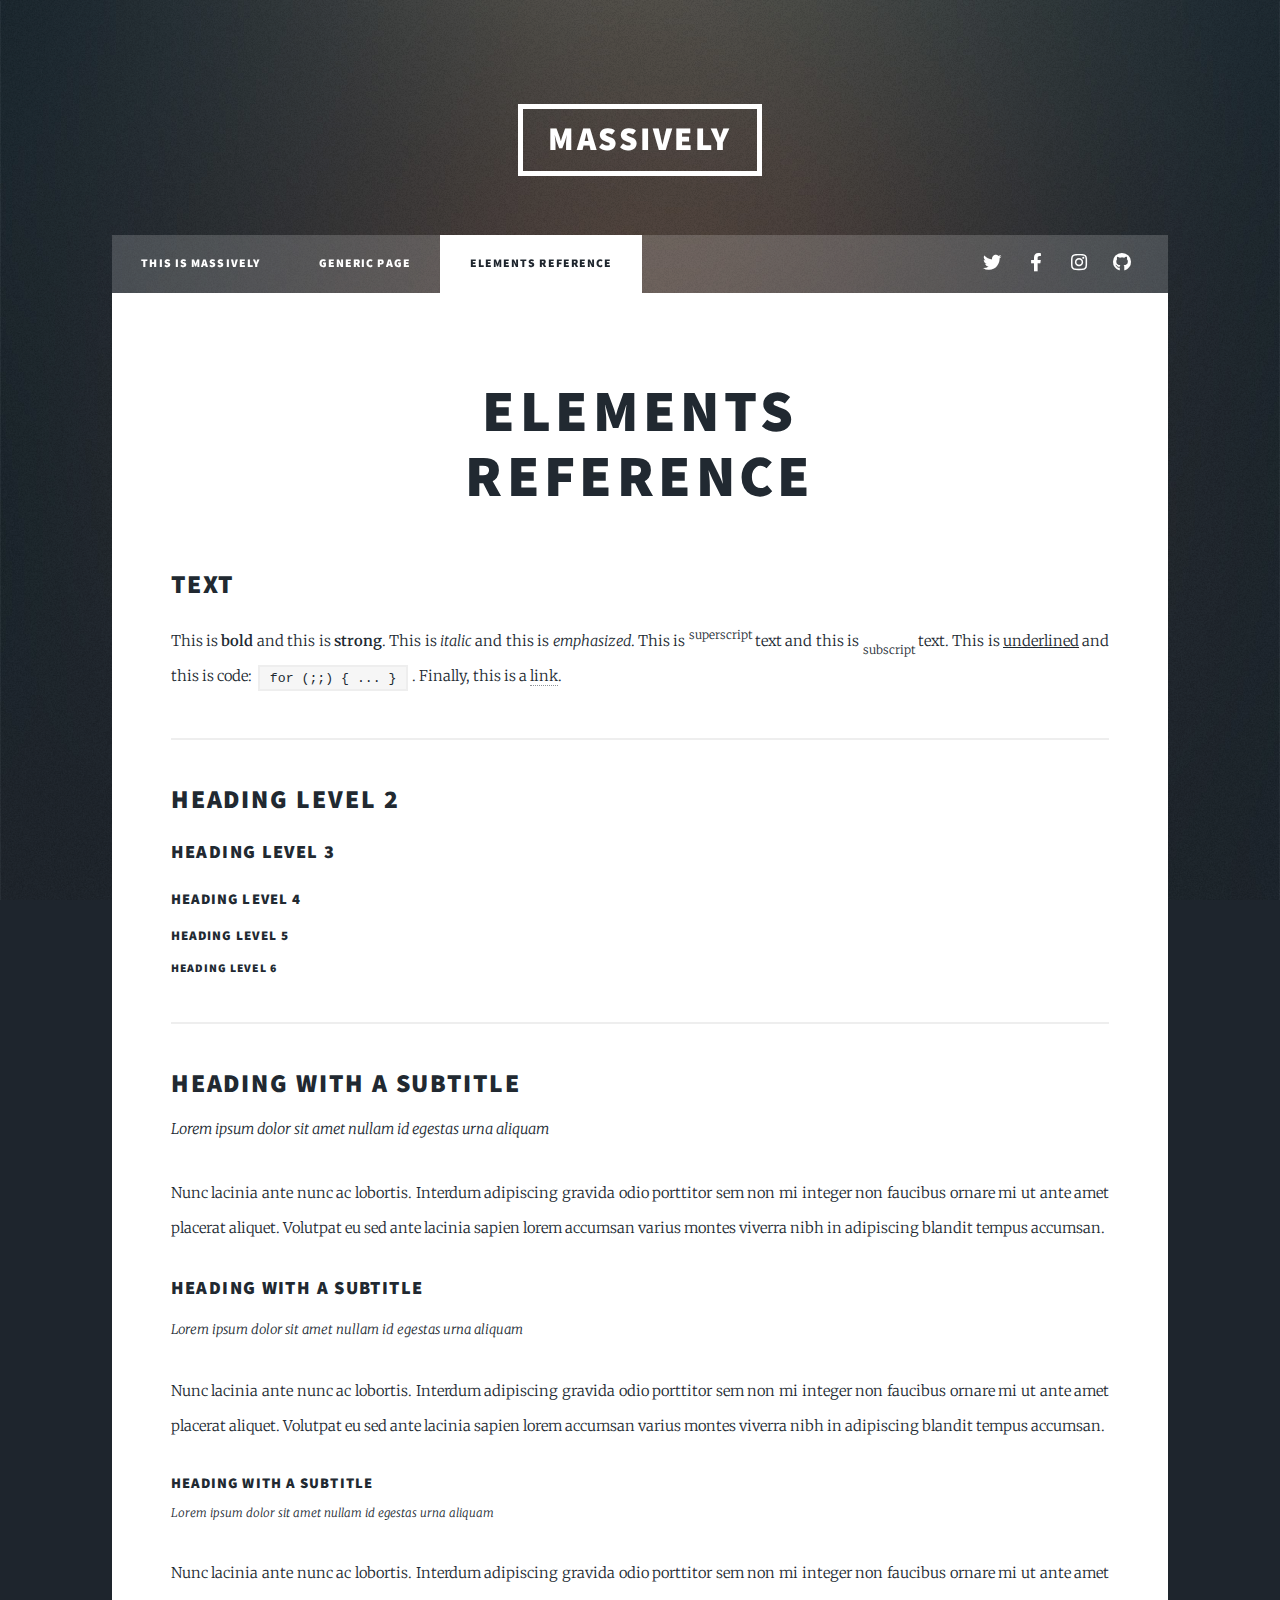
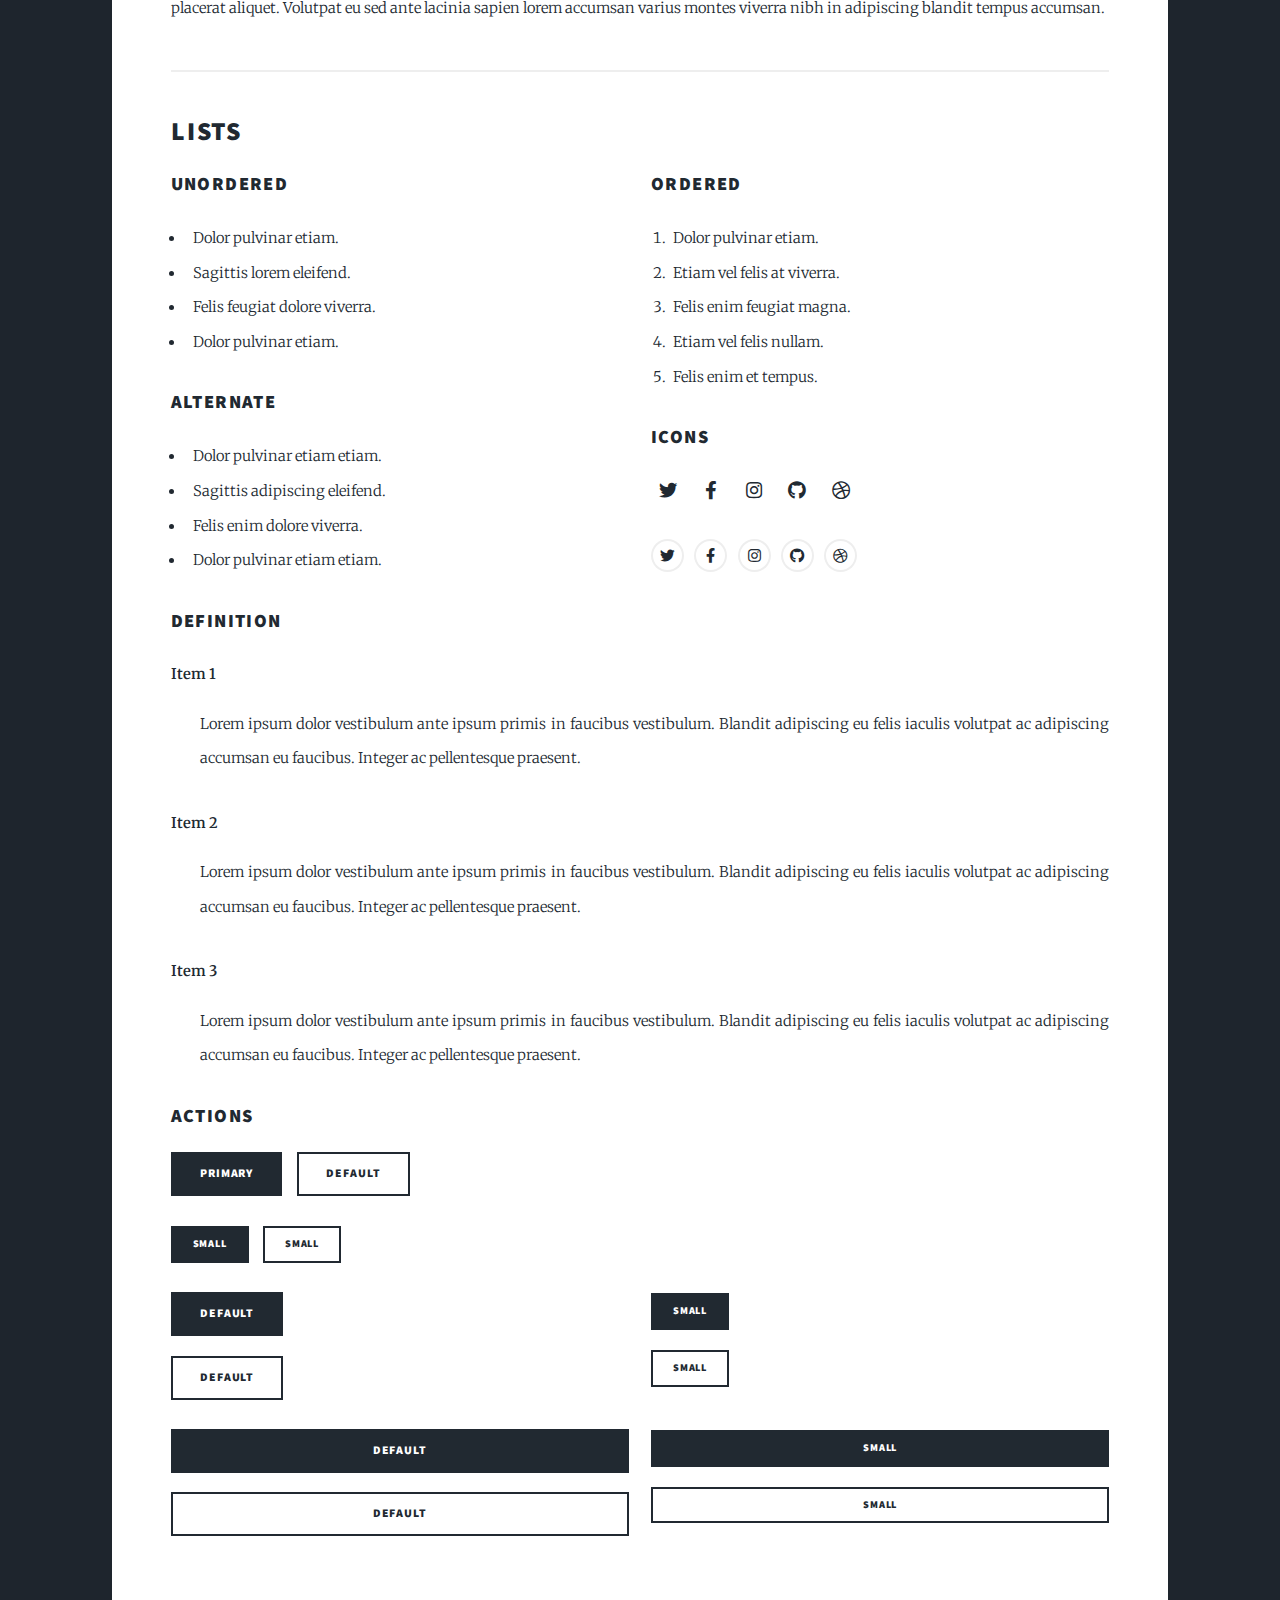
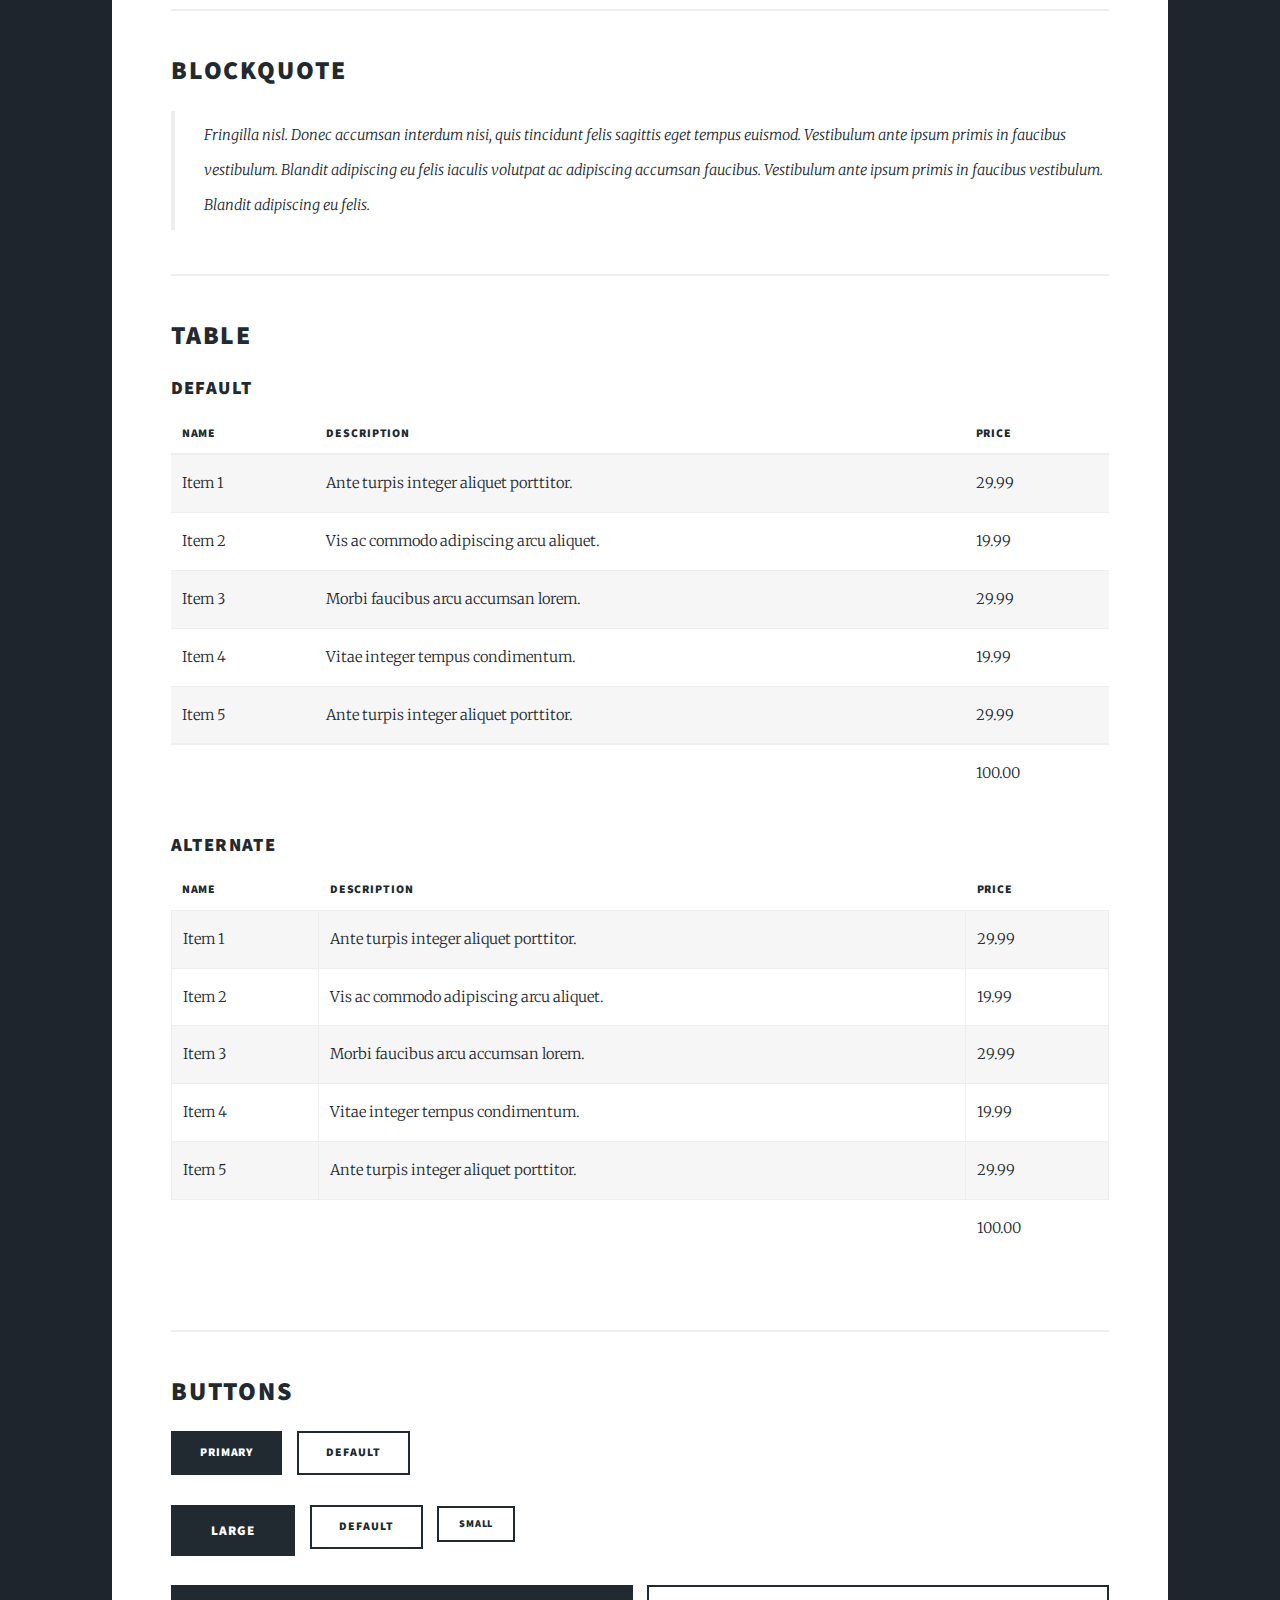
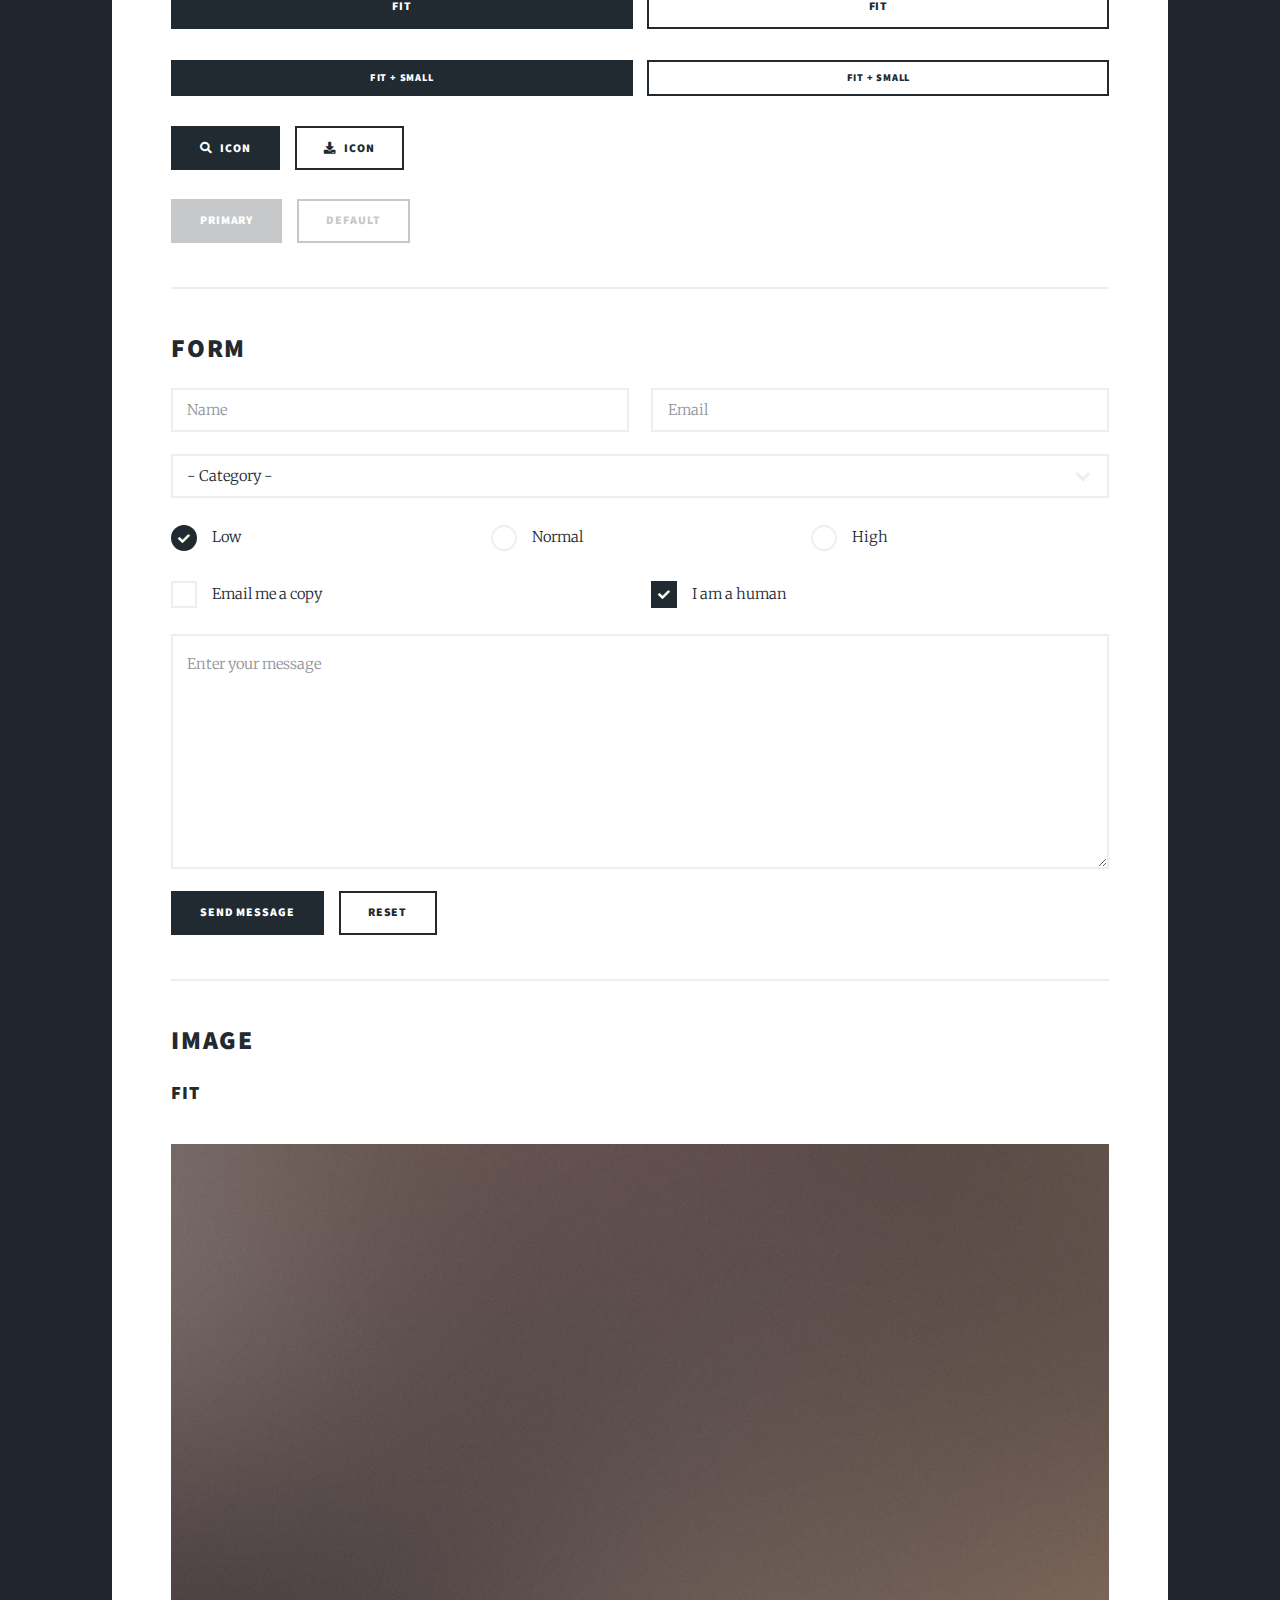
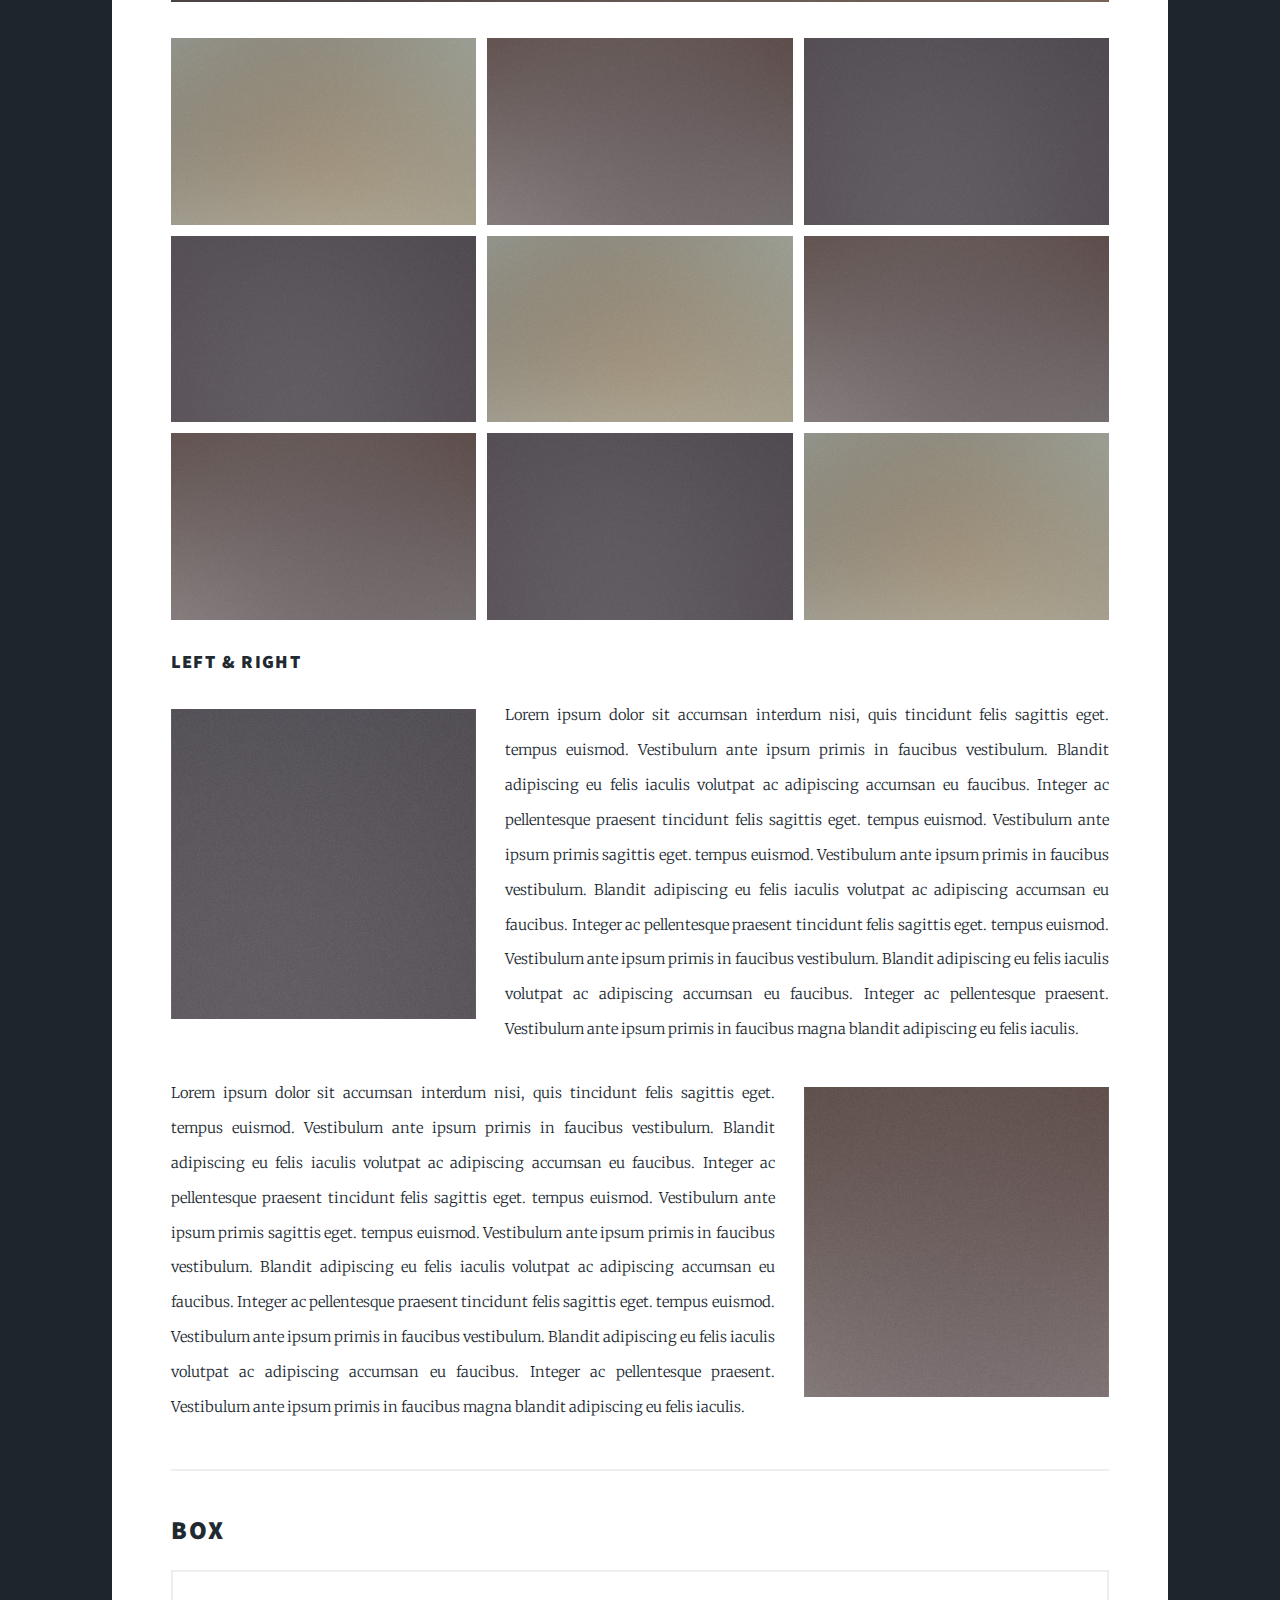
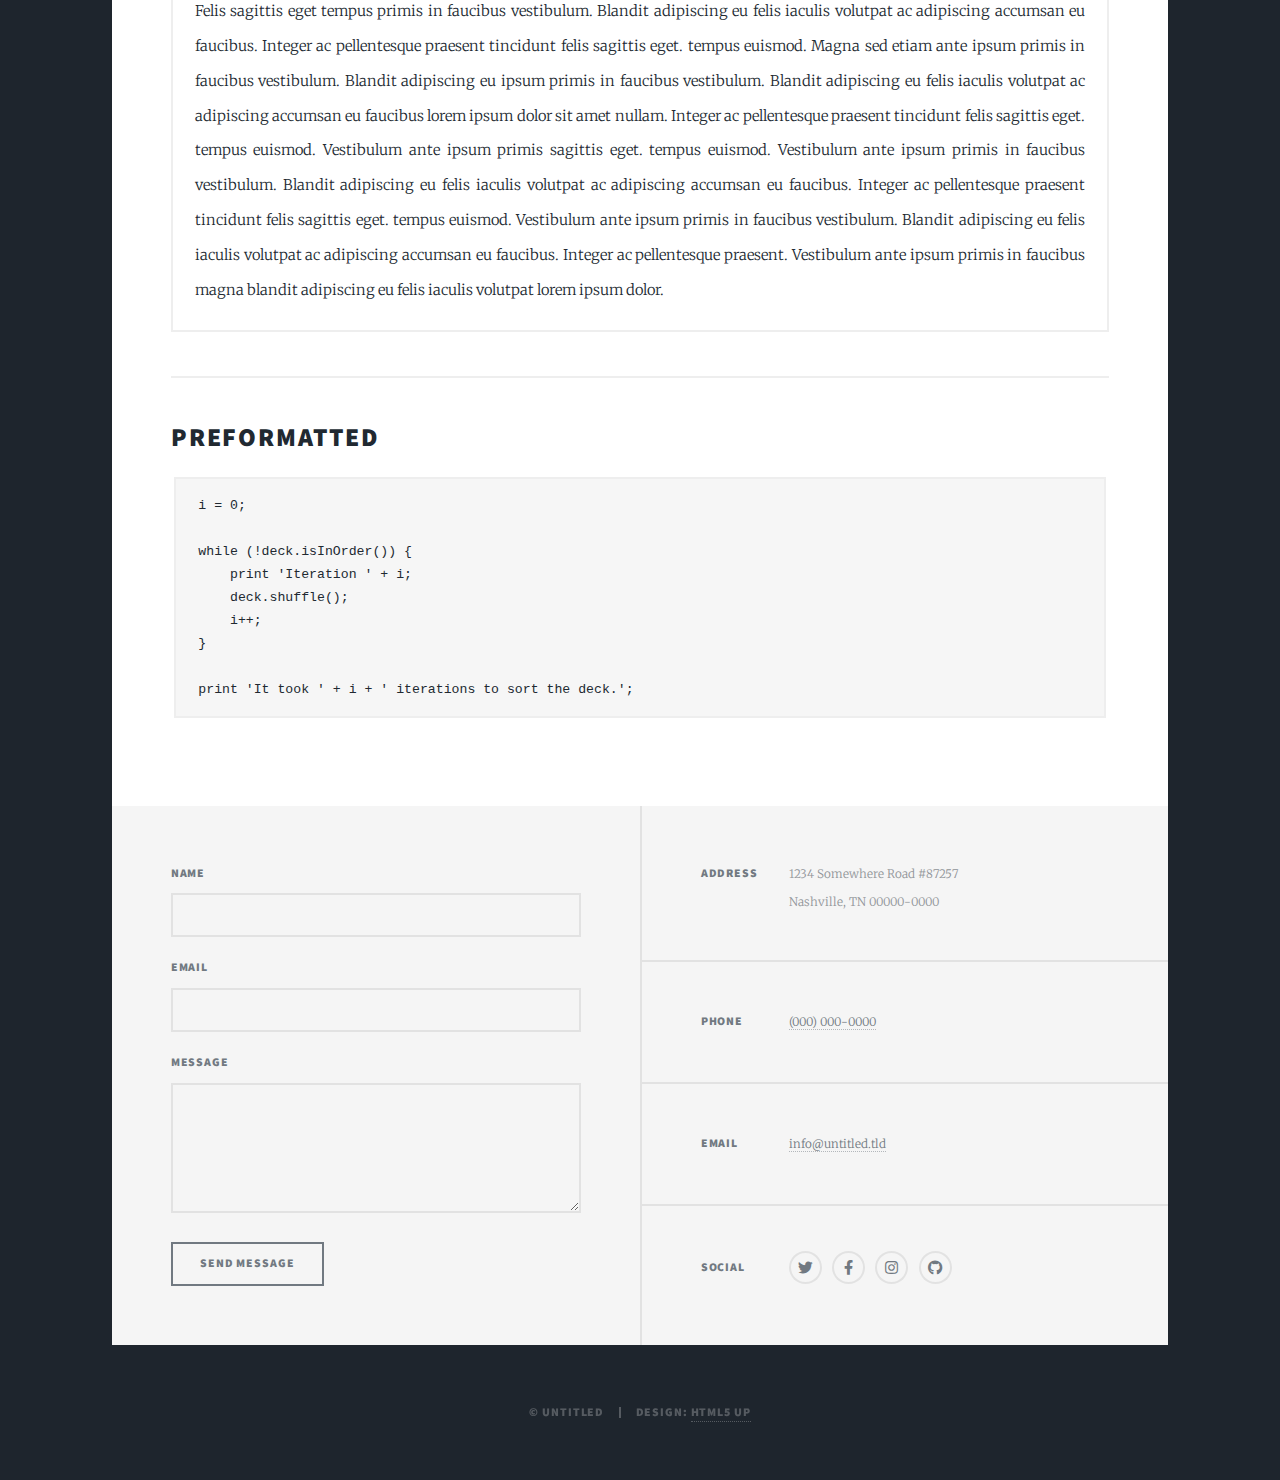
==== elements.html @ 97a092a2 "Add files via upload" ====
<!DOCTYPE HTML>
<!--
	Massively by HTML5 UP
	html5up.net | @ajlkn
	Free for personal and commercial use under the CCA 3.0 license (html5up.net/license)
-->
<html>
	<head>
		<title>Elements Reference - Massively by HTML5 UP</title>
		<meta charset="utf-8" />
		<meta name="viewport" content="width=device-width, initial-scale=1, user-scalable=no" />
		<link rel="stylesheet" href="assets/css/main.css" />
		<noscript><link rel="stylesheet" href="assets/css/noscript.css" /></noscript>
	</head>
	<body class="is-preload">

		<!-- Wrapper -->
			<div id="wrapper">

				<!-- Header -->
					<header id="header">
						<a href="index.html" class="logo">Massively</a>
					</header>

				<!-- Nav -->
					<nav id="nav">
						<ul class="links">
							<li><a href="index.html">This is Massively</a></li>
							<li><a href="generic.html">Generic Page</a></li>
							<li class="active"><a href="elements.html">Elements Reference</a></li>
						</ul>
						<ul class="icons">
							<li><a href="#" class="icon brands fa-twitter"><span class="label">Twitter</span></a></li>
							<li><a href="#" class="icon brands fa-facebook-f"><span class="label">Facebook</span></a></li>
							<li><a href="#" class="icon brands fa-instagram"><span class="label">Instagram</span></a></li>
							<li><a href="#" class="icon brands fa-github"><span class="label">GitHub</span></a></li>
						</ul>
					</nav>

				<!-- Main -->
					<div id="main">

						<!-- Post -->
							<section class="post">
								<header class="major">
									<h1>Elements<br />
									Reference</h1>
								</header>

								<!-- Text stuff -->
									<h2>Text</h2>
									<p>This is <b>bold</b> and this is <strong>strong</strong>. This is <i>italic</i> and this is <em>emphasized</em>.
									This is <sup>superscript</sup> text and this is <sub>subscript</sub> text.
									This is <u>underlined</u> and this is code: <code>for (;;) { ... }</code>.
									Finally, this is a <a href="#">link</a>.</p>
									<hr />
									<h2>Heading Level 2</h2>
									<h3>Heading Level 3</h3>
									<h4>Heading Level 4</h4>
									<h5>Heading Level 5</h5>
									<h6>Heading Level 6</h6>
									<hr />
									<header>
										<h2>Heading with a Subtitle</h2>
										<p>Lorem ipsum dolor sit amet nullam id egestas urna aliquam</p>
									</header>
									<p>Nunc lacinia ante nunc ac lobortis. Interdum adipiscing gravida odio porttitor sem non mi integer non faucibus ornare mi ut ante amet placerat aliquet. Volutpat eu sed ante lacinia sapien lorem accumsan varius montes viverra nibh in adipiscing blandit tempus accumsan.</p>
									<header>
										<h3>Heading with a Subtitle</h3>
										<p>Lorem ipsum dolor sit amet nullam id egestas urna aliquam</p>
									</header>
									<p>Nunc lacinia ante nunc ac lobortis. Interdum adipiscing gravida odio porttitor sem non mi integer non faucibus ornare mi ut ante amet placerat aliquet. Volutpat eu sed ante lacinia sapien lorem accumsan varius montes viverra nibh in adipiscing blandit tempus accumsan.</p>
									<header>
										<h4>Heading with a Subtitle</h4>
										<p>Lorem ipsum dolor sit amet nullam id egestas urna aliquam</p>
									</header>
									<p>Nunc lacinia ante nunc ac lobortis. Interdum adipiscing gravida odio porttitor sem non mi integer non faucibus ornare mi ut ante amet placerat aliquet. Volutpat eu sed ante lacinia sapien lorem accumsan varius montes viverra nibh in adipiscing blandit tempus accumsan.</p>

									<hr />

								<!-- Lists -->
									<h2>Lists</h2>
									<div class="row">
										<div class="col-6 col-12-small">

											<h3>Unordered</h3>
											<ul>
												<li>Dolor pulvinar etiam.</li>
												<li>Sagittis lorem eleifend.</li>
												<li>Felis feugiat dolore viverra.</li>
												<li>Dolor pulvinar etiam.</li>
											</ul>

											<h3>Alternate</h3>
											<ul class="alt">
												<li>Dolor pulvinar etiam etiam.</li>
												<li>Sagittis adipiscing eleifend.</li>
												<li>Felis enim dolore viverra.</li>
												<li>Dolor pulvinar etiam etiam.</li>
											</ul>

										</div>
										<div class="col-6 col-12-small">

											<h3>Ordered</h3>
											<ol>
												<li>Dolor pulvinar etiam.</li>
												<li>Etiam vel felis at viverra.</li>
												<li>Felis enim feugiat magna.</li>
												<li>Etiam vel felis nullam.</li>
												<li>Felis enim et tempus.</li>
											</ol>

											<h3>Icons</h3>
											<ul class="icons">
												<li><a href="#" class="icon brands fa-twitter"><span class="label">Twitter</span></a></li>
												<li><a href="#" class="icon brands fa-facebook-f"><span class="label">Facebook</span></a></li>
												<li><a href="#" class="icon brands fa-instagram"><span class="label">Instagram</span></a></li>
												<li><a href="#" class="icon brands fa-github"><span class="label">Github</span></a></li>
												<li><a href="#" class="icon brands fa-dribbble"><span class="label">Dribbble</span></a></li>
											</ul>
											<ul class="icons alt">
												<li><a href="#" class="icon brands alt fa-twitter"><span class="label">Twitter</span></a></li>
												<li><a href="#" class="icon brands alt fa-facebook-f"><span class="label">Facebook</span></a></li>
												<li><a href="#" class="icon brands alt fa-instagram"><span class="label">Instagram</span></a></li>
												<li><a href="#" class="icon brands alt fa-github"><span class="label">Github</span></a></li>
												<li><a href="#" class="icon brands alt fa-dribbble"><span class="label">Dribbble</span></a></li>
											</ul>

										</div>
									</div>
									<h3>Definition</h3>
									<dl>
										<dt>Item 1</dt>
										<dd>
											<p>Lorem ipsum dolor vestibulum ante ipsum primis in faucibus vestibulum. Blandit adipiscing eu felis iaculis volutpat ac adipiscing accumsan eu faucibus. Integer ac pellentesque praesent.</p>
										</dd>
										<dt>Item 2</dt>
										<dd>
											<p>Lorem ipsum dolor vestibulum ante ipsum primis in faucibus vestibulum. Blandit adipiscing eu felis iaculis volutpat ac adipiscing accumsan eu faucibus. Integer ac pellentesque praesent.</p>
										</dd>
										<dt>Item 3</dt>
										<dd>
											<p>Lorem ipsum dolor vestibulum ante ipsum primis in faucibus vestibulum. Blandit adipiscing eu felis iaculis volutpat ac adipiscing accumsan eu faucibus. Integer ac pellentesque praesent.</p>
										</dd>
									</dl>

									<h3>Actions</h3>
									<ul class="actions">
										<li><a href="#" class="button primary">Primary</a></li>
										<li><a href="#" class="button">Default</a></li>
									</ul>
									<ul class="actions small">
										<li><a href="#" class="button primary small">Small</a></li>
										<li><a href="#" class="button small">Small</a></li>
									</ul>
									<div class="row">
										<div class="col-6 col-12-small">
											<ul class="actions stacked">
												<li><a href="#" class="button primary">Default</a></li>
												<li><a href="#" class="button">Default</a></li>
											</ul>
										</div>
										<div class="col-6 col-12-small">
											<ul class="actions stacked">
												<li><a href="#" class="button primary small">Small</a></li>
												<li><a href="#" class="button small">Small</a></li>
											</ul>
										</div>
									</div>
									<div class="row">
										<div class="col-6 col-12-small">
											<ul class="actions stacked">
												<li><a href="#" class="button primary fit">Default</a></li>
												<li><a href="#" class="button fit">Default</a></li>
											</ul>
										</div>
										<div class="col-6 col-12-small">
											<ul class="actions stacked">
												<li><a href="#" class="button primary small fit">Small</a></li>
												<li><a href="#" class="button small fit">Small</a></li>
											</ul>
										</div>
									</div>

									<hr />

								<!-- Blockquote -->
									<h2>Blockquote</h2>
									<blockquote>Fringilla nisl. Donec accumsan interdum nisi, quis tincidunt felis sagittis eget tempus euismod. Vestibulum ante ipsum primis in faucibus vestibulum. Blandit adipiscing eu felis iaculis volutpat ac adipiscing accumsan faucibus. Vestibulum ante ipsum primis in faucibus vestibulum. Blandit adipiscing eu felis.</blockquote>

									<hr />

								<!-- Table -->
									<h2>Table</h2>

									<h3>Default</h3>
									<div class="table-wrapper">
										<table>
											<thead>
												<tr>
													<th>Name</th>
													<th>Description</th>
													<th>Price</th>
												</tr>
											</thead>
											<tbody>
												<tr>
													<td>Item 1</td>
													<td>Ante turpis integer aliquet porttitor.</td>
													<td>29.99</td>
												</tr>
												<tr>
													<td>Item 2</td>
													<td>Vis ac commodo adipiscing arcu aliquet.</td>
													<td>19.99</td>
												</tr>
												<tr>
													<td>Item 3</td>
													<td> Morbi faucibus arcu accumsan lorem.</td>
													<td>29.99</td>
												</tr>
												<tr>
													<td>Item 4</td>
													<td>Vitae integer tempus condimentum.</td>
													<td>19.99</td>
												</tr>
												<tr>
													<td>Item 5</td>
													<td>Ante turpis integer aliquet porttitor.</td>
													<td>29.99</td>
												</tr>
											</tbody>
											<tfoot>
												<tr>
													<td colspan="2"></td>
													<td>100.00</td>
												</tr>
											</tfoot>
										</table>
									</div>

									<h3>Alternate</h3>
									<div class="table-wrapper">
										<table class="alt">
											<thead>
												<tr>
													<th>Name</th>
													<th>Description</th>
													<th>Price</th>
												</tr>
											</thead>
											<tbody>
												<tr>
													<td>Item 1</td>
													<td>Ante turpis integer aliquet porttitor.</td>
													<td>29.99</td>
												</tr>
												<tr>
													<td>Item 2</td>
													<td>Vis ac commodo adipiscing arcu aliquet.</td>
													<td>19.99</td>
												</tr>
												<tr>
													<td>Item 3</td>
													<td> Morbi faucibus arcu accumsan lorem.</td>
													<td>29.99</td>
												</tr>
												<tr>
													<td>Item 4</td>
													<td>Vitae integer tempus condimentum.</td>
													<td>19.99</td>
												</tr>
												<tr>
													<td>Item 5</td>
													<td>Ante turpis integer aliquet porttitor.</td>
													<td>29.99</td>
												</tr>
											</tbody>
											<tfoot>
												<tr>
													<td colspan="2"></td>
													<td>100.00</td>
												</tr>
											</tfoot>
										</table>
									</div>

									<hr />

								<!-- Buttons -->
									<h2>Buttons</h2>
									<ul class="actions">
										<li><a href="#" class="button primary">Primary</a></li>
										<li><a href="#" class="button">Default</a></li>
									</ul>
									<ul class="actions">
										<li><a href="#" class="button primary large">Large</a></li>
										<li><a href="#" class="button">Default</a></li>
										<li><a href="#" class="button small">Small</a></li>
									</ul>
									<ul class="actions fit">
										<li><a href="#" class="button primary fit">Fit</a></li>
										<li><a href="#" class="button fit">Fit</a></li>
									</ul>
									<ul class="actions fit small">
										<li><a href="#" class="button primary fit small">Fit + Small</a></li>
										<li><a href="#" class="button fit small">Fit + Small</a></li>
									</ul>
									<ul class="actions">
										<li><a href="#" class="button primary icon solid fa-search">Icon</a></li>
										<li><a href="#" class="button icon solid fa-download">Icon</a></li>
									</ul>
									<ul class="actions">
										<li><span class="button primary disabled">Primary</span></li>
										<li><span class="button disabled">Default</span></li>
									</ul>

									<hr />

								<!-- Form -->
									<h2>Form</h2>

									<form method="post" action="#">
										<div class="row gtr-uniform">
											<div class="col-6 col-12-xsmall">
												<input type="text" name="demo-name" id="demo-name" value="" placeholder="Name" />
											</div>
											<div class="col-6 col-12-xsmall">
												<input type="email" name="demo-email" id="demo-email" value="" placeholder="Email" />
											</div>
											<!-- Break -->
											<div class="col-12">
												<select name="demo-category" id="demo-category">
													<option value="">- Category -</option>
													<option value="1">Manufacturing</option>
													<option value="1">Shipping</option>
													<option value="1">Administration</option>
													<option value="1">Human Resources</option>
												</select>
											</div>
											<!-- Break -->
											<div class="col-4 col-12-small">
												<input type="radio" id="demo-priority-low" name="demo-priority" checked>
												<label for="demo-priority-low">Low</label>
											</div>
											<div class="col-4 col-12-small">
												<input type="radio" id="demo-priority-normal" name="demo-priority">
												<label for="demo-priority-normal">Normal</label>
											</div>
											<div class="col-4 col-12-small">
												<input type="radio" id="demo-priority-high" name="demo-priority">
												<label for="demo-priority-high">High</label>
											</div>
											<!-- Break -->
											<div class="col-6 col-12-small">
												<input type="checkbox" id="demo-copy" name="demo-copy">
												<label for="demo-copy">Email me a copy</label>
											</div>
											<div class="col-6 col-12-small">
												<input type="checkbox" id="demo-human" name="demo-human" checked>
												<label for="demo-human">I am a human</label>
											</div>
											<!-- Break -->
											<div class="col-12">
												<textarea name="demo-message" id="demo-message" placeholder="Enter your message" rows="6"></textarea>
											</div>
											<!-- Break -->
											<div class="col-12">
												<ul class="actions">
													<li><input type="submit" value="Send Message" class="primary" /></li>
													<li><input type="reset" value="Reset" /></li>
												</ul>
											</div>
										</div>
									</form>

									<hr />

								<!-- Image -->
									<h2>Image</h2>

									<h3>Fit</h3>
									<span class="image fit"><img src="images/pic01.jpg" alt="" /></span>
									<div class="box alt">
										<div class="row gtr-50 gtr-uniform">
											<div class="col-4"><span class="image fit"><img src="images/pic02.jpg" alt="" /></span></div>
											<div class="col-4"><span class="image fit"><img src="images/pic03.jpg" alt="" /></span></div>
											<div class="col-4"><span class="image fit"><img src="images/pic04.jpg" alt="" /></span></div>
											<!-- Break -->
											<div class="col-4"><span class="image fit"><img src="images/pic04.jpg" alt="" /></span></div>
											<div class="col-4"><span class="image fit"><img src="images/pic02.jpg" alt="" /></span></div>
											<div class="col-4"><span class="image fit"><img src="images/pic03.jpg" alt="" /></span></div>
											<!-- Break -->
											<div class="col-4"><span class="image fit"><img src="images/pic03.jpg" alt="" /></span></div>
											<div class="col-4"><span class="image fit"><img src="images/pic04.jpg" alt="" /></span></div>
											<div class="col-4"><span class="image fit"><img src="images/pic02.jpg" alt="" /></span></div>
										</div>
									</div>

									<h3>Left &amp; Right</h3>
									<p><span class="image left"><img src="images/pic08.jpg" alt="" /></span>Lorem ipsum dolor sit accumsan interdum nisi, quis tincidunt felis sagittis eget. tempus euismod. Vestibulum ante ipsum primis in faucibus vestibulum. Blandit adipiscing eu felis iaculis volutpat ac adipiscing accumsan eu faucibus. Integer ac pellentesque praesent tincidunt felis sagittis eget. tempus euismod. Vestibulum ante ipsum primis sagittis eget. tempus euismod. Vestibulum ante ipsum primis in faucibus vestibulum. Blandit adipiscing eu felis iaculis volutpat ac adipiscing accumsan eu faucibus. Integer ac pellentesque praesent tincidunt felis sagittis eget. tempus euismod. Vestibulum ante ipsum primis in faucibus vestibulum. Blandit adipiscing eu felis iaculis volutpat ac adipiscing accumsan eu faucibus. Integer ac pellentesque praesent. Vestibulum ante ipsum primis in faucibus magna blandit adipiscing eu felis iaculis.</p>
									<p><span class="image right"><img src="images/pic09.jpg" alt="" /></span>Lorem ipsum dolor sit accumsan interdum nisi, quis tincidunt felis sagittis eget. tempus euismod. Vestibulum ante ipsum primis in faucibus vestibulum. Blandit adipiscing eu felis iaculis volutpat ac adipiscing accumsan eu faucibus. Integer ac pellentesque praesent tincidunt felis sagittis eget. tempus euismod. Vestibulum ante ipsum primis sagittis eget. tempus euismod. Vestibulum ante ipsum primis in faucibus vestibulum. Blandit adipiscing eu felis iaculis volutpat ac adipiscing accumsan eu faucibus. Integer ac pellentesque praesent tincidunt felis sagittis eget. tempus euismod. Vestibulum ante ipsum primis in faucibus vestibulum. Blandit adipiscing eu felis iaculis volutpat ac adipiscing accumsan eu faucibus. Integer ac pellentesque praesent. Vestibulum ante ipsum primis in faucibus magna blandit adipiscing eu felis iaculis.</p>

									<hr />

								<!-- Box -->
									<h2>Box</h2>
									<div class="box">
										<p>Felis sagittis eget tempus primis in faucibus vestibulum. Blandit adipiscing eu felis iaculis volutpat ac adipiscing accumsan eu faucibus. Integer ac pellentesque praesent tincidunt felis sagittis eget. tempus euismod. Magna sed etiam ante ipsum primis in faucibus vestibulum. Blandit adipiscing eu ipsum primis in faucibus vestibulum. Blandit adipiscing eu felis iaculis volutpat ac adipiscing accumsan eu faucibus lorem ipsum dolor sit amet nullam. Integer ac pellentesque praesent tincidunt felis sagittis eget. tempus euismod. Vestibulum ante ipsum primis sagittis eget. tempus euismod. Vestibulum ante ipsum primis in faucibus vestibulum. Blandit adipiscing eu felis iaculis volutpat ac adipiscing accumsan eu faucibus. Integer ac pellentesque praesent tincidunt felis sagittis eget. tempus euismod. Vestibulum ante ipsum primis in faucibus vestibulum. Blandit adipiscing eu felis iaculis volutpat ac adipiscing accumsan eu faucibus. Integer ac pellentesque praesent. Vestibulum ante ipsum primis in faucibus magna blandit adipiscing eu felis iaculis volutpat lorem ipsum dolor.</p>
									</div>

									<hr />

								<!-- Preformatted Code -->
									<h2>Preformatted</h2>
									<pre><code>i = 0;

while (!deck.isInOrder()) {
    print 'Iteration ' + i;
    deck.shuffle();
    i++;
}

print 'It took ' + i + ' iterations to sort the deck.';
</code></pre>

							</section>

					</div>

				<!-- Footer -->
					<footer id="footer">
						<section>
							<form method="post" action="#">
								<div class="fields">
									<div class="field">
										<label for="name">Name</label>
										<input type="text" name="name" id="name" />
									</div>
									<div class="field">
										<label for="email">Email</label>
										<input type="text" name="email" id="email" />
									</div>
									<div class="field">
										<label for="message">Message</label>
										<textarea name="message" id="message" rows="3"></textarea>
									</div>
								</div>
								<ul class="actions">
									<li><input type="submit" value="Send Message" /></li>
								</ul>
							</form>
						</section>
						<section class="split contact">
							<section class="alt">
								<h3>Address</h3>
								<p>1234 Somewhere Road #87257<br />
								Nashville, TN 00000-0000</p>
							</section>
							<section>
								<h3>Phone</h3>
								<p><a href="#">(000) 000-0000</a></p>
							</section>
							<section>
								<h3>Email</h3>
								<p><a href="#">info@untitled.tld</a></p>
							</section>
							<section>
								<h3>Social</h3>
								<ul class="icons alt">
									<li><a href="#" class="icon brands alt fa-twitter"><span class="label">Twitter</span></a></li>
									<li><a href="#" class="icon brands alt fa-facebook-f"><span class="label">Facebook</span></a></li>
									<li><a href="#" class="icon brands alt fa-instagram"><span class="label">Instagram</span></a></li>
									<li><a href="#" class="icon brands alt fa-github"><span class="label">GitHub</span></a></li>
								</ul>
							</section>
						</section>
					</footer>

				<!-- Copyright -->
					<div id="copyright">
						<ul><li>&copy; Untitled</li><li>Design: <a href="https://html5up.net">HTML5 UP</a></li></ul>
					</div>

			</div>

		<!-- Scripts -->
			<script src="assets/js/jquery.min.js"></script>
			<script src="assets/js/jquery.scrollex.min.js"></script>
			<script src="assets/js/jquery.scrolly.min.js"></script>
			<script src="assets/js/browser.min.js"></script>
			<script src="assets/js/breakpoints.min.js"></script>
			<script src="assets/js/util.js"></script>
			<script src="assets/js/main.js"></script>

	</body>
</html>
---- assets/css/main.css ----
@import url(fontawesome-all.min.css);
@import url("https://fonts.googleapis.com/css?family=Merriweather:300,700,300italic,700italic|Source+Sans+Pro:900");

/*
	Massively by HTML5 UP
	html5up.net | @ajlkn
	Free for personal and commercial use under the CCA 3.0 license (html5up.net/license)
*/

html, body, div, span, applet, object,
iframe, h1, h2, h3, h4, h5, h6, p, blockquote,
pre, a, abbr, acronym, address, big, cite,
code, del, dfn, em, img, ins, kbd, q, s, samp,
small, strike, strong, sub, sup, tt, var, b,
u, i, center, dl, dt, dd, ol, ul, li, fieldset,
form, label, legend, table, caption, tbody,
tfoot, thead, tr, th, td, article, aside,
canvas, details, embed, figure, figcaption,
footer, header, hgroup, menu, nav, output, ruby,
section, summary, time, mark, audio, video {
	margin: 0;
	padding: 0;
	border: 0;
	font-size: 100%;
	font: inherit;
	vertical-align: baseline;}

article, aside, details, figcaption, figure,
footer, header, hgroup, menu, nav, section {
	display: block;}

body {
	line-height: 1;
}

ol, ul {
	list-style: none;
}

blockquote, q {
	quotes: none;
}

	blockquote:before, blockquote:after, q:before, q:after {
		content: '';
		content: none;
	}

table {
	border-collapse: collapse;
	border-spacing: 0;
}

body {
	-webkit-text-size-adjust: none;
}

mark {
	background-color: transparent;
	color: inherit;
}

input::-moz-focus-inner {
	border: 0;
	padding: 0;
}

input, select, textarea {
	-moz-appearance: none;
	-webkit-appearance: none;
	-ms-appearance: none;
	appearance: none;
}

/* Basic */

	@-ms-viewport {
		width: device-width;
	}

	body {
		-ms-overflow-style: scrollbar;
	}

	@media screen and (max-width: 480px) {

		html, body {
			min-width: 320px;
		}

	}

	html {
		box-sizing: border-box;
	}

	*, *:before, *:after {
		box-sizing: inherit;
	}

	body {
		background-color: #1e252d;
	}

		body.is-preload *, body.is-preload *:before, body.is-preload *:after {
			-moz-animation: none !important;
			-webkit-animation: none !important;
			-ms-animation: none !important;
			animation: none !important;
			-moz-transition: none !important;
			-webkit-transition: none !important;
			-ms-transition: none !important;
			transition: none !important;
		}

/* Type */

	html {
		font-size: 16pt;
	}

		@media screen and (max-width: 1680px) {

			html {
				font-size: 12pt;
			}

		}

		@media screen and (max-width: 1280px) {

			html {
				font-size: 11pt;
			}

		}

		@media screen and (max-width: 360px) {

			html {
				font-size: 10pt;
			}

		}

	body {
		color: #212931;
	}

	body, input, select, textarea {
		font-family: "Merriweather", Georgia, serif;
		font-weight: 300;
		font-size: 1rem;
		line-height: 2.375;
	}

	a {
		-moz-transition: color 0.2s ease-in-out, background-color 0.2s ease-in-out, border-color 0.2s ease-in-out, box-shadow 0.2s ease-in-out;
		-webkit-transition: color 0.2s ease-in-out, background-color 0.2s ease-in-out, border-color 0.2s ease-in-out, box-shadow 0.2s ease-in-out;
		-ms-transition: color 0.2s ease-in-out, background-color 0.2s ease-in-out, border-color 0.2s ease-in-out, box-shadow 0.2s ease-in-out;
		transition: color 0.2s ease-in-out, background-color 0.2s ease-in-out, border-color 0.2s ease-in-out, box-shadow 0.2s ease-in-out;
		border-bottom: dotted 1px;
		text-decoration: none;
	}

		a:hover {
			border-bottom-color: transparent;
		}

	strong, b {
		font-weight: 600;
	}

	em, i {
		font-style: italic;
	}

	p {
		text-align: justify;
		margin: 0 0 2rem 0;
	}

	h1, h2, h3, h4, h5, h6 {
		font-family: "Source Sans Pro", Helvetica, sans-serif;
		font-weight: 900;
		line-height: 1.5;
		letter-spacing: 0.075em;
		text-transform: uppercase;
		margin: 0 0 1rem 0;
	}

		h1 a, h2 a, h3 a, h4 a, h5 a, h6 a {
			border-bottom: 0;
			color: inherit;
			text-decoration: none;
		}

	h1 {
		font-size: 4rem;
		line-height: 1.1;
		margin: 0 0 2rem 0;
	}

	h2 {
		font-size: 1.75rem;
		line-height: 1.3;
		margin: 0 0 1.5rem 0;
	}

	h3 {
		font-size: 1.25rem;
		margin: 0 0 1.5rem 0;
	}

	h4 {
		font-size: 1rem;
	}

	h5 {
		font-size: 0.9rem;
	}

	h6 {
		font-size: 0.8rem;
	}

	sub {
		font-size: 0.8rem;
		position: relative;
		top: 0.5rem;
	}

	sup {
		font-size: 0.8rem;
		position: relative;
		top: -0.5rem;
	}

	blockquote {
		border-left: solid 4px;
		font-style: italic;
		margin: 0 0 2rem 0;
		padding: 0.5rem 0 0.5rem 2rem;
	}

	code {
		border: solid 2px;
		font-family: "Courier New", monospace;
		font-size: 0.9rem;
		margin: 0 0.25rem;
		padding: 0.25rem 0.65rem;
	}

	pre {
		-webkit-overflow-scrolling: touch;
		font-family: "Courier New", monospace;
		font-size: 0.9rem;
		margin: 0 0 2rem 0;
	}

		pre code {
			display: block;
			line-height: 1.75;
			padding: 1rem 1.5rem;
			overflow-x: auto;
		}

	hr {
		border: 0;
		border-bottom: solid 2px;
		margin: 3rem 0;
	}

		hr.major {
			margin: 5rem 0;
		}

	.align-left {
		text-align: left;
	}

	.align-center {
		text-align: center;
	}

	.align-right {
		text-align: right;
	}

	input, select, textarea {
		color: #212931;
	}

	a {
		color: #212931;
		border-bottom-color: rgba(33, 41, 49, 0.5);
	}

		a:hover {
			border-bottom-color: transparent;
			color: #18bfef !important;
		}

	strong, b {
		color: #212931;
	}

	h1, h2, h3, h4, h5, h6 {
		color: #212931;
	}

	blockquote {
		border-left-color: #eeeeee;
	}

	code {
		background: rgba(220, 220, 220, 0.25);
		border-color: #eeeeee;
	}

	hr {
		border-bottom-color: #eeeeee;
	}

/* Row */

	.row {
		display: flex;
		flex-wrap: wrap;
		box-sizing: border-box;
		align-items: stretch;
	}

		.row > * {
			box-sizing: border-box;
		}

		.row.gtr-uniform > * > :last-child {
			margin-bottom: 0;
		}

		.row.aln-left {
			justify-content: flex-start;
		}

		.row.aln-center {
			justify-content: center;
		}

		.row.aln-right {
			justify-content: flex-end;
		}

		.row.aln-top {
			align-items: flex-start;
		}

		.row.aln-middle {
			align-items: center;
		}

		.row.aln-bottom {
			align-items: flex-end;
		}

		.row > .imp {
			order: -1;
		}

		.row > .col-1 {
			width: 8.33333%;
		}

		.row > .off-1 {
			margin-left: 8.33333%;
		}

		.row > .col-2 {
			width: 16.66667%;
		}

		.row > .off-2 {
			margin-left: 16.66667%;
		}

		.row > .col-3 {
			width: 25%;
		}

		.row > .off-3 {
			margin-left: 25%;
		}

		.row > .col-4 {
			width: 33.33333%;
		}

		.row > .off-4 {
			margin-left: 33.33333%;
		}

		.row > .col-5 {
			width: 41.66667%;
		}

		.row > .off-5 {
			margin-left: 41.66667%;
		}

		.row > .col-6 {
			width: 50%;
		}

		.row > .off-6 {
			margin-left: 50%;
		}

		.row > .col-7 {
			width: 58.33333%;
		}

		.row > .off-7 {
			margin-left: 58.33333%;
		}

		.row > .col-8 {
			width: 66.66667%;
		}

		.row > .off-8 {
			margin-left: 66.66667%;
		}

		.row > .col-9 {
			width: 75%;
		}

		.row > .off-9 {
			margin-left: 75%;
		}

		.row > .col-10 {
			width: 83.33333%;
		}

		.row > .off-10 {
			margin-left: 83.33333%;
		}

		.row > .col-11 {
			width: 91.66667%;
		}

		.row > .off-11 {
			margin-left: 91.66667%;
		}

		.row > .col-12 {
			width: 100%;
		}

		.row > .off-12 {
			margin-left: 100%;
		}

		.row.gtr-0 {
			margin-top: 0;
			margin-left: 0rem;
		}

			.row.gtr-0 > * {
				padding: 0 0 0 0rem;
			}

			.row.gtr-0.gtr-uniform {
				margin-top: 0rem;
			}

				.row.gtr-0.gtr-uniform > * {
					padding-top: 0rem;
				}

		.row.gtr-25 {
			margin-top: 0;
			margin-left: -0.375rem;
		}

			.row.gtr-25 > * {
				padding: 0 0 0 0.375rem;
			}

			.row.gtr-25.gtr-uniform {
				margin-top: -0.375rem;
			}

				.row.gtr-25.gtr-uniform > * {
					padding-top: 0.375rem;
				}

		.row.gtr-50 {
			margin-top: 0;
			margin-left: -0.75rem;
		}

			.row.gtr-50 > * {
				padding: 0 0 0 0.75rem;
			}

			.row.gtr-50.gtr-uniform {
				margin-top: -0.75rem;
			}

				.row.gtr-50.gtr-uniform > * {
					padding-top: 0.75rem;
				}

		.row {
			margin-top: 0;
			margin-left: -1.5rem;
		}

			.row > * {
				padding: 0 0 0 1.5rem;
			}

			.row.gtr-uniform {
				margin-top: -1.5rem;
			}

				.row.gtr-uniform > * {
					padding-top: 1.5rem;
				}

		.row.gtr-150 {
			margin-top: 0;
			margin-left: -2.25rem;
		}

			.row.gtr-150 > * {
				padding: 0 0 0 2.25rem;
			}

			.row.gtr-150.gtr-uniform {
				margin-top: -2.25rem;
			}

				.row.gtr-150.gtr-uniform > * {
					padding-top: 2.25rem;
				}

		.row.gtr-200 {
			margin-top: 0;
			margin-left: -3rem;
		}

			.row.gtr-200 > * {
				padding: 0 0 0 3rem;
			}

			.row.gtr-200.gtr-uniform {
				margin-top: -3rem;
			}

				.row.gtr-200.gtr-uniform > * {
					padding-top: 3rem;
				}

		@media screen and (max-width: 1680px) {

			.row {
				display: flex;
				flex-wrap: wrap;
				box-sizing: border-box;
				align-items: stretch;
			}

				.row > * {
					box-sizing: border-box;
				}

				.row.gtr-uniform > * > :last-child {
					margin-bottom: 0;
				}

				.row.aln-left {
					justify-content: flex-start;
				}

				.row.aln-center {
					justify-content: center;
				}

				.row.aln-right {
					justify-content: flex-end;
				}

				.row.aln-top {
					align-items: flex-start;
				}

				.row.aln-middle {
					align-items: center;
				}

				.row.aln-bottom {
					align-items: flex-end;
				}

				.row > .imp-xlarge {
					order: -1;
				}

				.row > .col-1-xlarge {
					width: 8.33333%;
				}

				.row > .off-1-xlarge {
					margin-left: 8.33333%;
				}

				.row > .col-2-xlarge {
					width: 16.66667%;
				}

				.row > .off-2-xlarge {
					margin-left: 16.66667%;
				}

				.row > .col-3-xlarge {
					width: 25%;
				}

				.row > .off-3-xlarge {
					margin-left: 25%;
				}

				.row > .col-4-xlarge {
					width: 33.33333%;
				}

				.row > .off-4-xlarge {
					margin-left: 33.33333%;
				}

				.row > .col-5-xlarge {
					width: 41.66667%;
				}

				.row > .off-5-xlarge {
					margin-left: 41.66667%;
				}

				.row > .col-6-xlarge {
					width: 50%;
				}

				.row > .off-6-xlarge {
					margin-left: 50%;
				}

				.row > .col-7-xlarge {
					width: 58.33333%;
				}

				.row > .off-7-xlarge {
					margin-left: 58.33333%;
				}

				.row > .col-8-xlarge {
					width: 66.66667%;
				}

				.row > .off-8-xlarge {
					margin-left: 66.66667%;
				}

				.row > .col-9-xlarge {
					width: 75%;
				}

				.row > .off-9-xlarge {
					margin-left: 75%;
				}

				.row > .col-10-xlarge {
					width: 83.33333%;
				}

				.row > .off-10-xlarge {
					margin-left: 83.33333%;
				}

				.row > .col-11-xlarge {
					width: 91.66667%;
				}

				.row > .off-11-xlarge {
					margin-left: 91.66667%;
				}

				.row > .col-12-xlarge {
					width: 100%;
				}

				.row > .off-12-xlarge {
					margin-left: 100%;
				}

				.row.gtr-0 {
					margin-top: 0;
					margin-left: 0rem;
				}

					.row.gtr-0 > * {
						padding: 0 0 0 0rem;
					}

					.row.gtr-0.gtr-uniform {
						margin-top: 0rem;
					}

						.row.gtr-0.gtr-uniform > * {
							padding-top: 0rem;
						}

				.row.gtr-25 {
					margin-top: 0;
					margin-left: -0.375rem;
				}

					.row.gtr-25 > * {
						padding: 0 0 0 0.375rem;
					}

					.row.gtr-25.gtr-uniform {
						margin-top: -0.375rem;
					}

						.row.gtr-25.gtr-uniform > * {
							padding-top: 0.375rem;
						}

				.row.gtr-50 {
					margin-top: 0;
					margin-left: -0.75rem;
				}

					.row.gtr-50 > * {
						padding: 0 0 0 0.75rem;
					}

					.row.gtr-50.gtr-uniform {
						margin-top: -0.75rem;
					}

						.row.gtr-50.gtr-uniform > * {
							padding-top: 0.75rem;
						}

				.row {
					margin-top: 0;
					margin-left: -1.5rem;
				}

					.row > * {
						padding: 0 0 0 1.5rem;
					}

					.row.gtr-uniform {
						margin-top: -1.5rem;
					}

						.row.gtr-uniform > * {
							padding-top: 1.5rem;
						}

				.row.gtr-150 {
					margin-top: 0;
					margin-left: -2.25rem;
				}

					.row.gtr-150 > * {
						padding: 0 0 0 2.25rem;
					}

					.row.gtr-150.gtr-uniform {
						margin-top: -2.25rem;
					}

						.row.gtr-150.gtr-uniform > * {
							padding-top: 2.25rem;
						}

				.row.gtr-200 {
					margin-top: 0;
					margin-left: -3rem;
				}

					.row.gtr-200 > * {
						padding: 0 0 0 3rem;
					}

					.row.gtr-200.gtr-uniform {
						margin-top: -3rem;
					}

						.row.gtr-200.gtr-uniform > * {
							padding-top: 3rem;
						}

		}

		@media screen and (max-width: 1280px) {

			.row {
				display: flex;
				flex-wrap: wrap;
				box-sizing: border-box;
				align-items: stretch;
			}

				.row > * {
					box-sizing: border-box;
				}

				.row.gtr-uniform > * > :last-child {
					margin-bottom: 0;
				}

				.row.aln-left {
					justify-content: flex-start;
				}

				.row.aln-center {
					justify-content: center;
				}

				.row.aln-right {
					justify-content: flex-end;
				}

				.row.aln-top {
					align-items: flex-start;
				}

				.row.aln-middle {
					align-items: center;
				}

				.row.aln-bottom {
					align-items: flex-end;
				}

				.row > .imp-large {
					order: -1;
				}

				.row > .col-1-large {
					width: 8.33333%;
				}

				.row > .off-1-large {
					margin-left: 8.33333%;
				}

				.row > .col-2-large {
					width: 16.66667%;
				}

				.row > .off-2-large {
					margin-left: 16.66667%;
				}

				.row > .col-3-large {
					width: 25%;
				}

				.row > .off-3-large {
					margin-left: 25%;
				}

				.row > .col-4-large {
					width: 33.33333%;
				}

				.row > .off-4-large {
					margin-left: 33.33333%;
				}

				.row > .col-5-large {
					width: 41.66667%;
				}

				.row > .off-5-large {
					margin-left: 41.66667%;
				}

				.row > .col-6-large {
					width: 50%;
				}

				.row > .off-6-large {
					margin-left: 50%;
				}

				.row > .col-7-large {
					width: 58.33333%;
				}

				.row > .off-7-large {
					margin-left: 58.33333%;
				}

				.row > .col-8-large {
					width: 66.66667%;
				}

				.row > .off-8-large {
					margin-left: 66.66667%;
				}

				.row > .col-9-large {
					width: 75%;
				}

				.row > .off-9-large {
					margin-left: 75%;
				}

				.row > .col-10-large {
					width: 83.33333%;
				}

				.row > .off-10-large {
					margin-left: 83.33333%;
				}

				.row > .col-11-large {
					width: 91.66667%;
				}

				.row > .off-11-large {
					margin-left: 91.66667%;
				}

				.row > .col-12-large {
					width: 100%;
				}

				.row > .off-12-large {
					margin-left: 100%;
				}

				.row.gtr-0 {
					margin-top: 0;
					margin-left: 0rem;
				}

					.row.gtr-0 > * {
						padding: 0 0 0 0rem;
					}

					.row.gtr-0.gtr-uniform {
						margin-top: 0rem;
					}

						.row.gtr-0.gtr-uniform > * {
							padding-top: 0rem;
						}

				.row.gtr-25 {
					margin-top: 0;
					margin-left: -0.375rem;
				}

					.row.gtr-25 > * {
						padding: 0 0 0 0.375rem;
					}

					.row.gtr-25.gtr-uniform {
						margin-top: -0.375rem;
					}

						.row.gtr-25.gtr-uniform > * {
							padding-top: 0.375rem;
						}

				.row.gtr-50 {
					margin-top: 0;
					margin-left: -0.75rem;
				}

					.row.gtr-50 > * {
						padding: 0 0 0 0.75rem;
					}

					.row.gtr-50.gtr-uniform {
						margin-top: -0.75rem;
					}

						.row.gtr-50.gtr-uniform > * {
							padding-top: 0.75rem;
						}

				.row {
					margin-top: 0;
					margin-left: -1.5rem;
				}

					.row > * {
						padding: 0 0 0 1.5rem;
					}

					.row.gtr-uniform {
						margin-top: -1.5rem;
					}

						.row.gtr-uniform > * {
							padding-top: 1.5rem;
						}

				.row.gtr-150 {
					margin-top: 0;
					margin-left: -2.25rem;
				}

					.row.gtr-150 > * {
						padding: 0 0 0 2.25rem;
					}

					.row.gtr-150.gtr-uniform {
						margin-top: -2.25rem;
					}

						.row.gtr-150.gtr-uniform > * {
							padding-top: 2.25rem;
						}

				.row.gtr-200 {
					margin-top: 0;
					margin-left: -3rem;
				}

					.row.gtr-200 > * {
						padding: 0 0 0 3rem;
					}

					.row.gtr-200.gtr-uniform {
						margin-top: -3rem;
					}

						.row.gtr-200.gtr-uniform > * {
							padding-top: 3rem;
						}

		}

		@media screen and (max-width: 980px) {

			.row {
				display: flex;
				flex-wrap: wrap;
				box-sizing: border-box;
				align-items: stretch;
			}

				.row > * {
					box-sizing: border-box;
				}

				.row.gtr-uniform > * > :last-child {
					margin-bottom: 0;
				}

				.row.aln-left {
					justify-content: flex-start;
				}

				.row.aln-center {
					justify-content: center;
				}

				.row.aln-right {
					justify-content: flex-end;
				}

				.row.aln-top {
					align-items: flex-start;
				}

				.row.aln-middle {
					align-items: center;
				}

				.row.aln-bottom {
					align-items: flex-end;
				}

				.row > .imp-medium {
					order: -1;
				}

				.row > .col-1-medium {
					width: 8.33333%;
				}

				.row > .off-1-medium {
					margin-left: 8.33333%;
				}

				.row > .col-2-medium {
					width: 16.66667%;
				}

				.row > .off-2-medium {
					margin-left: 16.66667%;
				}

				.row > .col-3-medium {
					width: 25%;
				}

				.row > .off-3-medium {
					margin-left: 25%;
				}

				.row > .col-4-medium {
					width: 33.33333%;
				}

				.row > .off-4-medium {
					margin-left: 33.33333%;
				}

				.row > .col-5-medium {
					width: 41.66667%;
				}

				.row > .off-5-medium {
					margin-left: 41.66667%;
				}

				.row > .col-6-medium {
					width: 50%;
				}

				.row > .off-6-medium {
					margin-left: 50%;
				}

				.row > .col-7-medium {
					width: 58.33333%;
				}

				.row > .off-7-medium {
					margin-left: 58.33333%;
				}

				.row > .col-8-medium {
					width: 66.66667%;
				}

				.row > .off-8-medium {
					margin-left: 66.66667%;
				}

				.row > .col-9-medium {
					width: 75%;
				}

				.row > .off-9-medium {
					margin-left: 75%;
				}

				.row > .col-10-medium {
					width: 83.33333%;
				}

				.row > .off-10-medium {
					margin-left: 83.33333%;
				}

				.row > .col-11-medium {
					width: 91.66667%;
				}

				.row > .off-11-medium {
					margin-left: 91.66667%;
				}

				.row > .col-12-medium {
					width: 100%;
				}

				.row > .off-12-medium {
					margin-left: 100%;
				}

				.row.gtr-0 {
					margin-top: 0;
					margin-left: 0rem;
				}

					.row.gtr-0 > * {
						padding: 0 0 0 0rem;
					}

					.row.gtr-0.gtr-uniform {
						margin-top: 0rem;
					}

						.row.gtr-0.gtr-uniform > * {
							padding-top: 0rem;
						}

				.row.gtr-25 {
					margin-top: 0;
					margin-left: -0.375rem;
				}

					.row.gtr-25 > * {
						padding: 0 0 0 0.375rem;
					}

					.row.gtr-25.gtr-uniform {
						margin-top: -0.375rem;
					}

						.row.gtr-25.gtr-uniform > * {
							padding-top: 0.375rem;
						}

				.row.gtr-50 {
					margin-top: 0;
					margin-left: -0.75rem;
				}

					.row.gtr-50 > * {
						padding: 0 0 0 0.75rem;
					}

					.row.gtr-50.gtr-uniform {
						margin-top: -0.75rem;
					}

						.row.gtr-50.gtr-uniform > * {
							padding-top: 0.75rem;
						}

				.row {
					margin-top: 0;
					margin-left: -1.5rem;
				}

					.row > * {
						padding: 0 0 0 1.5rem;
					}

					.row.gtr-uniform {
						margin-top: -1.5rem;
					}

						.row.gtr-uniform > * {
							padding-top: 1.5rem;
						}

				.row.gtr-150 {
					margin-top: 0;
					margin-left: -2.25rem;
				}

					.row.gtr-150 > * {
						padding: 0 0 0 2.25rem;
					}

					.row.gtr-150.gtr-uniform {
						margin-top: -2.25rem;
					}

						.row.gtr-150.gtr-uniform > * {
							padding-top: 2.25rem;
						}

				.row.gtr-200 {
					margin-top: 0;
					margin-left: -3rem;
				}

					.row.gtr-200 > * {
						padding: 0 0 0 3rem;
					}

					.row.gtr-200.gtr-uniform {
						margin-top: -3rem;
					}

						.row.gtr-200.gtr-uniform > * {
							padding-top: 3rem;
						}

		}

		@media screen and (max-width: 736px) {

			.row {
				display: flex;
				flex-wrap: wrap;
				box-sizing: border-box;
				align-items: stretch;
			}

				.row > * {
					box-sizing: border-box;
				}

				.row.gtr-uniform > * > :last-child {
					margin-bottom: 0;
				}

				.row.aln-left {
					justify-content: flex-start;
				}

				.row.aln-center {
					justify-content: center;
				}

				.row.aln-right {
					justify-content: flex-end;
				}

				.row.aln-top {
					align-items: flex-start;
				}

				.row.aln-middle {
					align-items: center;
				}

				.row.aln-bottom {
					align-items: flex-end;
				}

				.row > .imp-small {
					order: -1;
				}

				.row > .col-1-small {
					width: 8.33333%;
				}

				.row > .off-1-small {
					margin-left: 8.33333%;
				}

				.row > .col-2-small {
					width: 16.66667%;
				}

				.row > .off-2-small {
					margin-left: 16.66667%;
				}

				.row > .col-3-small {
					width: 25%;
				}

				.row > .off-3-small {
					margin-left: 25%;
				}

				.row > .col-4-small {
					width: 33.33333%;
				}

				.row > .off-4-small {
					margin-left: 33.33333%;
				}

				.row > .col-5-small {
					width: 41.66667%;
				}

				.row > .off-5-small {
					margin-left: 41.66667%;
				}

				.row > .col-6-small {
					width: 50%;
				}

				.row > .off-6-small {
					margin-left: 50%;
				}

				.row > .col-7-small {
					width: 58.33333%;
				}

				.row > .off-7-small {
					margin-left: 58.33333%;
				}

				.row > .col-8-small {
					width: 66.66667%;
				}

				.row > .off-8-small {
					margin-left: 66.66667%;
				}

				.row > .col-9-small {
					width: 75%;
				}

				.row > .off-9-small {
					margin-left: 75%;
				}

				.row > .col-10-small {
					width: 83.33333%;
				}

				.row > .off-10-small {
					margin-left: 83.33333%;
				}

				.row > .col-11-small {
					width: 91.66667%;
				}

				.row > .off-11-small {
					margin-left: 91.66667%;
				}

				.row > .col-12-small {
					width: 100%;
				}

				.row > .off-12-small {
					margin-left: 100%;
				}

				.row.gtr-0 {
					margin-top: 0;
					margin-left: 0rem;
				}

					.row.gtr-0 > * {
						padding: 0 0 0 0rem;
					}

					.row.gtr-0.gtr-uniform {
						margin-top: 0rem;
					}

						.row.gtr-0.gtr-uniform > * {
							padding-top: 0rem;
						}

				.row.gtr-25 {
					margin-top: 0;
					margin-left: -0.375rem;
				}

					.row.gtr-25 > * {
						padding: 0 0 0 0.375rem;
					}

					.row.gtr-25.gtr-uniform {
						margin-top: -0.375rem;
					}

						.row.gtr-25.gtr-uniform > * {
							padding-top: 0.375rem;
						}

				.row.gtr-50 {
					margin-top: 0;
					margin-left: -0.75rem;
				}

					.row.gtr-50 > * {
						padding: 0 0 0 0.75rem;
					}

					.row.gtr-50.gtr-uniform {
						margin-top: -0.75rem;
					}

						.row.gtr-50.gtr-uniform > * {
							padding-top: 0.75rem;
						}

				.row {
					margin-top: 0;
					margin-left: -1.5rem;
				}

					.row > * {
						padding: 0 0 0 1.5rem;
					}

					.row.gtr-uniform {
						margin-top: -1.5rem;
					}

						.row.gtr-uniform > * {
							padding-top: 1.5rem;
						}

				.row.gtr-150 {
					margin-top: 0;
					margin-left: -2.25rem;
				}

					.row.gtr-150 > * {
						padding: 0 0 0 2.25rem;
					}

					.row.gtr-150.gtr-uniform {
						margin-top: -2.25rem;
					}

						.row.gtr-150.gtr-uniform > * {
							padding-top: 2.25rem;
						}

				.row.gtr-200 {
					margin-top: 0;
					margin-left: -3rem;
				}

					.row.gtr-200 > * {
						padding: 0 0 0 3rem;
					}

					.row.gtr-200.gtr-uniform {
						margin-top: -3rem;
					}

						.row.gtr-200.gtr-uniform > * {
							padding-top: 3rem;
						}

		}

		@media screen and (max-width: 480px) {

			.row {
				display: flex;
				flex-wrap: wrap;
				box-sizing: border-box;
				align-items: stretch;
			}

				.row > * {
					box-sizing: border-box;
				}

				.row.gtr-uniform > * > :last-child {
					margin-bottom: 0;
				}

				.row.aln-left {
					justify-content: flex-start;
				}

				.row.aln-center {
					justify-content: center;
				}

				.row.aln-right {
					justify-content: flex-end;
				}

				.row.aln-top {
					align-items: flex-start;
				}

				.row.aln-middle {
					align-items: center;
				}

				.row.aln-bottom {
					align-items: flex-end;
				}

				.row > .imp-xsmall {
					order: -1;
				}

				.row > .col-1-xsmall {
					width: 8.33333%;
				}

				.row > .off-1-xsmall {
					margin-left: 8.33333%;
				}

				.row > .col-2-xsmall {
					width: 16.66667%;
				}

				.row > .off-2-xsmall {
					margin-left: 16.66667%;
				}

				.row > .col-3-xsmall {
					width: 25%;
				}

				.row > .off-3-xsmall {
					margin-left: 25%;
				}

				.row > .col-4-xsmall {
					width: 33.33333%;
				}

				.row > .off-4-xsmall {
					margin-left: 33.33333%;
				}

				.row > .col-5-xsmall {
					width: 41.66667%;
				}

				.row > .off-5-xsmall {
					margin-left: 41.66667%;
				}

				.row > .col-6-xsmall {
					width: 50%;
				}

				.row > .off-6-xsmall {
					margin-left: 50%;
				}

				.row > .col-7-xsmall {
					width: 58.33333%;
				}

				.row > .off-7-xsmall {
					margin-left: 58.33333%;
				}

				.row > .col-8-xsmall {
					width: 66.66667%;
				}

				.row > .off-8-xsmall {
					margin-left: 66.66667%;
				}

				.row > .col-9-xsmall {
					width: 75%;
				}

				.row > .off-9-xsmall {
					margin-left: 75%;
				}

				.row > .col-10-xsmall {
					width: 83.33333%;
				}

				.row > .off-10-xsmall {
					margin-left: 83.33333%;
				}

				.row > .col-11-xsmall {
					width: 91.66667%;
				}

				.row > .off-11-xsmall {
					margin-left: 91.66667%;
				}

				.row > .col-12-xsmall {
					width: 100%;
				}

				.row > .off-12-xsmall {
					margin-left: 100%;
				}

				.row.gtr-0 {
					margin-top: 0;
					margin-left: 0rem;
				}

					.row.gtr-0 > * {
						padding: 0 0 0 0rem;
					}

					.row.gtr-0.gtr-uniform {
						margin-top: 0rem;
					}

						.row.gtr-0.gtr-uniform > * {
							padding-top: 0rem;
						}

				.row.gtr-25 {
					margin-top: 0;
					margin-left: -0.375rem;
				}

					.row.gtr-25 > * {
						padding: 0 0 0 0.375rem;
					}

					.row.gtr-25.gtr-uniform {
						margin-top: -0.375rem;
					}

						.row.gtr-25.gtr-uniform > * {
							padding-top: 0.375rem;
						}

				.row.gtr-50 {
					margin-top: 0;
					margin-left: -0.75rem;
				}

					.row.gtr-50 > * {
						padding: 0 0 0 0.75rem;
					}

					.row.gtr-50.gtr-uniform {
						margin-top: -0.75rem;
					}

						.row.gtr-50.gtr-uniform > * {
							padding-top: 0.75rem;
						}

				.row {
					margin-top: 0;
					margin-left: -1.5rem;
				}

					.row > * {
						padding: 0 0 0 1.5rem;
					}

					.row.gtr-uniform {
						margin-top: -1.5rem;
					}

						.row.gtr-uniform > * {
							padding-top: 1.5rem;
						}

				.row.gtr-150 {
					margin-top: 0;
					margin-left: -2.25rem;
				}

					.row.gtr-150 > * {
						padding: 0 0 0 2.25rem;
					}

					.row.gtr-150.gtr-uniform {
						margin-top: -2.25rem;
					}

						.row.gtr-150.gtr-uniform > * {
							padding-top: 2.25rem;
						}

				.row.gtr-200 {
					margin-top: 0;
					margin-left: -3rem;
				}

					.row.gtr-200 > * {
						padding: 0 0 0 3rem;
					}

					.row.gtr-200.gtr-uniform {
						margin-top: -3rem;
					}

						.row.gtr-200.gtr-uniform > * {
							padding-top: 3rem;
						}

		}

		@media screen and (max-width: 360px) {

			.row {
				display: flex;
				flex-wrap: wrap;
				box-sizing: border-box;
				align-items: stretch;
			}

				.row > * {
					box-sizing: border-box;
				}

				.row.gtr-uniform > * > :last-child {
					margin-bottom: 0;
				}

				.row.aln-left {
					justify-content: flex-start;
				}

				.row.aln-center {
					justify-content: center;
				}

				.row.aln-right {
					justify-content: flex-end;
				}

				.row.aln-top {
					align-items: flex-start;
				}

				.row.aln-middle {
					align-items: center;
				}

				.row.aln-bottom {
					align-items: flex-end;
				}

				.row > .imp-xxsmall {
					order: -1;
				}

				.row > .col-1-xxsmall {
					width: 8.33333%;
				}

				.row > .off-1-xxsmall {
					margin-left: 8.33333%;
				}

				.row > .col-2-xxsmall {
					width: 16.66667%;
				}

				.row > .off-2-xxsmall {
					margin-left: 16.66667%;
				}

				.row > .col-3-xxsmall {
					width: 25%;
				}

				.row > .off-3-xxsmall {
					margin-left: 25%;
				}

				.row > .col-4-xxsmall {
					width: 33.33333%;
				}

				.row > .off-4-xxsmall {
					margin-left: 33.33333%;
				}

				.row > .col-5-xxsmall {
					width: 41.66667%;
				}

				.row > .off-5-xxsmall {
					margin-left: 41.66667%;
				}

				.row > .col-6-xxsmall {
					width: 50%;
				}

				.row > .off-6-xxsmall {
					margin-left: 50%;
				}

				.row > .col-7-xxsmall {
					width: 58.33333%;
				}

				.row > .off-7-xxsmall {
					margin-left: 58.33333%;
				}

				.row > .col-8-xxsmall {
					width: 66.66667%;
				}

				.row > .off-8-xxsmall {
					margin-left: 66.66667%;
				}

				.row > .col-9-xxsmall {
					width: 75%;
				}

				.row > .off-9-xxsmall {
					margin-left: 75%;
				}

				.row > .col-10-xxsmall {
					width: 83.33333%;
				}

				.row > .off-10-xxsmall {
					margin-left: 83.33333%;
				}

				.row > .col-11-xxsmall {
					width: 91.66667%;
				}

				.row > .off-11-xxsmall {
					margin-left: 91.66667%;
				}

				.row > .col-12-xxsmall {
					width: 100%;
				}

				.row > .off-12-xxsmall {
					margin-left: 100%;
				}

				.row.gtr-0 {
					margin-top: 0;
					margin-left: 0rem;
				}

					.row.gtr-0 > * {
						padding: 0 0 0 0rem;
					}

					.row.gtr-0.gtr-uniform {
						margin-top: 0rem;
					}

						.row.gtr-0.gtr-uniform > * {
							padding-top: 0rem;
						}

				.row.gtr-25 {
					margin-top: 0;
					margin-left: -0.375rem;
				}

					.row.gtr-25 > * {
						padding: 0 0 0 0.375rem;
					}

					.row.gtr-25.gtr-uniform {
						margin-top: -0.375rem;
					}

						.row.gtr-25.gtr-uniform > * {
							padding-top: 0.375rem;
						}

				.row.gtr-50 {
					margin-top: 0;
					margin-left: -0.75rem;
				}

					.row.gtr-50 > * {
						padding: 0 0 0 0.75rem;
					}

					.row.gtr-50.gtr-uniform {
						margin-top: -0.75rem;
					}

						.row.gtr-50.gtr-uniform > * {
							padding-top: 0.75rem;
						}

				.row {
					margin-top: 0;
					margin-left: -1.5rem;
				}

					.row > * {
						padding: 0 0 0 1.5rem;
					}

					.row.gtr-uniform {
						margin-top: -1.5rem;
					}

						.row.gtr-uniform > * {
							padding-top: 1.5rem;
						}

				.row.gtr-150 {
					margin-top: 0;
					margin-left: -2.25rem;
				}

					.row.gtr-150 > * {
						padding: 0 0 0 2.25rem;
					}

					.row.gtr-150.gtr-uniform {
						margin-top: -2.25rem;
					}

						.row.gtr-150.gtr-uniform > * {
							padding-top: 2.25rem;
						}

				.row.gtr-200 {
					margin-top: 0;
					margin-left: -3rem;
				}

					.row.gtr-200 > * {
						padding: 0 0 0 3rem;
					}

					.row.gtr-200.gtr-uniform {
						margin-top: -3rem;
					}

						.row.gtr-200.gtr-uniform > * {
							padding-top: 3rem;
						}

		}

/* Box */

	.box {
		border: solid 2px;
		margin-bottom: 2rem;
		padding: 1.5rem;
	}

		.box > :last-child,
		.box > :last-child > :last-child,
		.box > :last-child > :last-child > :last-child {
			margin-bottom: 0;
		}

		.box.alt {
			border: 0;
			border-radius: 0;
			padding: 0;
		}

	.box {
		border-color: #eeeeee;
	}

/* Button */

	input[type="submit"],
	input[type="reset"],
	input[type="button"],
	button,
	.button {
		-moz-appearance: none;
		-webkit-appearance: none;
		-ms-appearance: none;
		appearance: none;
		-moz-transition: background-color 0.2s ease-in-out, box-shadow 0.2s ease-in-out, color 0.2s ease-in-out;
		-webkit-transition: background-color 0.2s ease-in-out, box-shadow 0.2s ease-in-out, color 0.2s ease-in-out;
		-ms-transition: background-color 0.2s ease-in-out, box-shadow 0.2s ease-in-out, color 0.2s ease-in-out;
		transition: background-color 0.2s ease-in-out, box-shadow 0.2s ease-in-out, color 0.2s ease-in-out;
		border: 0;
		border-radius: 0;
		cursor: pointer;
		display: inline-block;
		font-family: "Source Sans Pro", Helvetica, sans-serif;
		font-size: 0.8rem;
		font-weight: 900;
		letter-spacing: 0.075em;
		height: 3rem;
		line-height: 3rem;
		padding: 0 2rem;
		text-align: center;
		text-decoration: none;
		text-transform: uppercase;
		white-space: nowrap;
	}

		input[type="submit"].icon:before,
		input[type="reset"].icon:before,
		input[type="button"].icon:before,
		button.icon:before,
		.button.icon:before {
			margin-right: 0.5rem;
		}

		input[type="submit"].icon.solo,
		input[type="reset"].icon.solo,
		input[type="button"].icon.solo,
		button.icon.solo,
		.button.icon.solo {
			position: relative;
			width: 4rem;
			height: 4rem;
			line-height: 4rem;
			border-radius: 4rem;
			text-indent: 4rem;
			overflow: hidden;
			padding: 0;
			white-space: nowrap;
		}

			input[type="submit"].icon.solo:before,
			input[type="reset"].icon.solo:before,
			input[type="button"].icon.solo:before,
			button.icon.solo:before,
			.button.icon.solo:before {
				position: absolute;
				display: block;
				top: 0;
				left: 0;
				width: inherit;
				height: inherit;
				line-height: inherit;
				font-size: 1.25rem;
				margin-right: 0;
				text-align: center;
				text-indent: 0;
			}

		input[type="submit"].fit,
		input[type="reset"].fit,
		input[type="button"].fit,
		button.fit,
		.button.fit {
			width: 100%;
		}

		input[type="submit"].small,
		input[type="reset"].small,
		input[type="button"].small,
		button.small,
		.button.small {
			font-size: 0.7rem;
			height: 2.5rem;
			line-height: 2.5rem;
			padding: 0 1.5rem;
		}

		input[type="submit"].large,
		input[type="reset"].large,
		input[type="button"].large,
		button.large,
		.button.large {
			font-size: 0.9rem;
			height: 3.5rem;
			line-height: 3.5rem;
			padding: 0 2.75rem;
		}

		@media screen and (max-width: 980px) {

			input[type="submit"],
			input[type="reset"],
			input[type="button"],
			button,
			.button {
				font-size: 0.9rem;
				height: 3.25rem;
				line-height: 3.25rem;
			}

				input[type="submit"].large,
				input[type="reset"].large,
				input[type="button"].large,
				button.large,
				.button.large {
					font-size: 1rem;
					height: 3.75rem;
					line-height: 3.75rem;
				}

		}

		input[type="submit"].disabled, input[type="submit"]:disabled,
		input[type="reset"].disabled,
		input[type="reset"]:disabled,
		input[type="button"].disabled,
		input[type="button"]:disabled,
		button.disabled,
		button:disabled,
		.button.disabled,
		.button:disabled {
			pointer-events: none;
			opacity: 0.25;
		}

	input[type="submit"],
	input[type="reset"],
	input[type="button"],
	button,
	.button {
		background-color: transparent;
		box-shadow: inset 0 0 0 2px #212931;
		color: #212931 !important;
	}

		input[type="submit"]:hover,
		input[type="reset"]:hover,
		input[type="button"]:hover,
		button:hover,
		.button:hover {
			box-shadow: inset 0 0 0 2px #18bfef;
			color: #18bfef !important;
		}

		input[type="submit"].primary,
		input[type="reset"].primary,
		input[type="button"].primary,
		button.primary,
		.button.primary {
			background-color: #212931;
			box-shadow: none;
			color: #ffffff !important;
		}

			input[type="submit"].primary:hover,
			input[type="reset"].primary:hover,
			input[type="button"].primary:hover,
			button.primary:hover,
			.button.primary:hover {
				background-color: #18bfef;
			}

/* Form */

	form {
		margin: 0 0 2rem 0;
	}

		form > :last-child {
			margin-bottom: 0;
		}

		form > .fields {
			display: -moz-flex;
			display: -webkit-flex;
			display: -ms-flex;
			display: flex;
			-moz-flex-wrap: wrap;
			-webkit-flex-wrap: wrap;
			-ms-flex-wrap: wrap;
			flex-wrap: wrap;
			width: calc(100% + 3rem);
			margin: -1.5rem 0 2rem -1.5rem;
		}

			form > .fields > .field {
				-moz-flex-grow: 0;
				-webkit-flex-grow: 0;
				-ms-flex-grow: 0;
				flex-grow: 0;
				-moz-flex-shrink: 0;
				-webkit-flex-shrink: 0;
				-ms-flex-shrink: 0;
				flex-shrink: 0;
				padding: 1.5rem 0 0 1.5rem;
				width: calc(100% - 1.5rem);
			}

				form > .fields > .field.half {
					width: calc(50% - 0.75rem);
				}

				form > .fields > .field.third {
					width: calc(100%/3 - 0.5rem);
				}

				form > .fields > .field.quarter {
					width: calc(25% - 0.375rem);
				}

		@media screen and (max-width: 480px) {

			form > .fields {
				width: calc(100% + 3rem);
				margin: -1.5rem 0 2rem -1.5rem;
			}

				form > .fields > .field {
					padding: 1.5rem 0 0 1.5rem;
					width: calc(100% - 1.5rem);
				}

					form > .fields > .field.half {
						width: calc(100% - 1.5rem);
					}

					form > .fields > .field.third {
						width: calc(100% - 1.5rem);
					}

					form > .fields > .field.quarter {
						width: calc(100% - 1.5rem);
					}

		}

	label {
		display: block;
		font-family: "Source Sans Pro", Helvetica, sans-serif;
		font-weight: 900;
		line-height: 1.5;
		letter-spacing: 0.075em;
		font-size: 0.8rem;
		text-transform: uppercase;
		margin: 0 0 0.75rem 0;
	}

		@media screen and (max-width: 980px) {

			label {
				font-size: 0.9rem;
			}

		}

	input[type="text"],
	input[type="password"],
	input[type="email"],
	select,
	textarea {
		-moz-appearance: none;
		-webkit-appearance: none;
		-ms-appearance: none;
		appearance: none;
		background: transparent;
		border-radius: 0;
		border: solid 2px;
		color: inherit;
		display: block;
		outline: 0;
		padding: 0 1rem;
		text-decoration: none;
		width: 100%;
	}

		input[type="text"]:invalid,
		input[type="password"]:invalid,
		input[type="email"]:invalid,
		select:invalid,
		textarea:invalid {
			box-shadow: none;
		}

	select {
		background-size: 1.25rem;
		background-repeat: no-repeat;
		background-position: calc(100% - 1rem) center;
		height: 3rem;
		padding-right: 3rem;
		text-overflow: ellipsis;
	}

		select:focus::-ms-value {
			background-color: transparent;
		}

		select::-ms-expand {
			display: none;
		}

	input[type="text"],
	input[type="password"],
	input[type="email"],
	select {
		height: 3rem;
	}

	textarea {
		padding: 0.75rem 1rem;
	}

	input[type="checkbox"],
	input[type="radio"] {
		-moz-appearance: none;
		-webkit-appearance: none;
		-ms-appearance: none;
		appearance: none;
		display: block;
		float: left;
		margin-right: -2rem;
		opacity: 0;
		width: 1rem;
		z-index: -1;
	}

		input[type="checkbox"] + label,
		input[type="radio"] + label {
			text-decoration: none;
			cursor: pointer;
			display: inline-block;
			font-size: 1rem;
			letter-spacing: 0;
			font-family: "Merriweather", Georgia, serif;
			text-transform: none;
			font-weight: 300;
			padding-left: 2.8rem;
			padding-right: 1rem;
			position: relative;
		}

			input[type="checkbox"] + label:before,
			input[type="radio"] + label:before {
				-moz-osx-font-smoothing: grayscale;
				-webkit-font-smoothing: antialiased;
				display: inline-block;
				font-style: normal;
				font-variant: normal;
				text-rendering: auto;
				line-height: 1;
				text-transform: none !important;
				font-family: 'Font Awesome 5 Free';
				font-weight: 900;
			}

			input[type="checkbox"] + label:before,
			input[type="radio"] + label:before {
				border-radius: 0;
				border: solid 2px;
				content: '';
				display: inline-block;
				font-size: 0.8rem;
				height: 1.8rem;
				left: 0;
				line-height: 1.65rem;
				position: absolute;
				text-align: center;
				top: -0.125rem;
				width: 1.8rem;
			}

		input[type="checkbox"]:checked + label:before,
		input[type="radio"]:checked + label:before {
			content: '\f00c';
		}

	input[type="checkbox"] + label:before {
		border-radius: 0;
	}

	input[type="radio"] + label:before {
		border-radius: 100%;
	}

	::-webkit-input-placeholder {
		opacity: 1.0;
	}

	:-moz-placeholder {
		opacity: 1.0;
	}

	::-moz-placeholder {
		opacity: 1.0;
	}

	:-ms-input-placeholder {
		opacity: 1.0;
	}

	label {
		color: #212931;
	}

	input[type="text"],
	input[type="password"],
	input[type="email"],
	select,
	textarea {
		border-color: #eeeeee;
	}

		input[type="text"]:focus,
		input[type="password"]:focus,
		input[type="email"]:focus,
		select:focus,
		textarea:focus {
			border-color: #18bfef;
		}

	select {
		background-image: url("data:image/svg+xml;charset=utf8,%3Csvg xmlns='http://www.w3.org/2000/svg' width='40' height='40' preserveAspectRatio='none' viewBox='0 0 40 40'%3E%3Cpath d='M9.4,12.3l10.4,10.4l10.4-10.4c0.2-0.2,0.5-0.4,0.9-0.4c0.3,0,0.6,0.1,0.9,0.4l3.3,3.3c0.2,0.2,0.4,0.5,0.4,0.9 c0,0.4-0.1,0.6-0.4,0.9L20.7,31.9c-0.2,0.2-0.5,0.4-0.9,0.4c-0.3,0-0.6-0.1-0.9-0.4L4.3,17.3c-0.2-0.2-0.4-0.5-0.4-0.9 c0-0.4,0.1-0.6,0.4-0.9l3.3-3.3c0.2-0.2,0.5-0.4,0.9-0.4S9.1,12.1,9.4,12.3z' fill='%23eeeeee' /%3E%3C/svg%3E");
	}

		select option {
			background-color: #ffffff;
			color: #212931;
		}

	.select-wrapper:before {
		color: #eeeeee;
	}

	input[type="checkbox"] + label,
	input[type="radio"] + label {
		color: #212931;
	}

		input[type="checkbox"] + label:before,
		input[type="radio"] + label:before {
			border-color: #eeeeee;
		}

	input[type="checkbox"]:checked + label:before,
	input[type="radio"]:checked + label:before {
		background-color: #212931;
		border-color: #212931;
		color: #ffffff;
	}

	input[type="checkbox"]:focus + label:before,
	input[type="radio"]:focus + label:before {
		border-color: #18bfef;
	}

	::-webkit-input-placeholder {
		color: #909498 !important;
	}

	:-moz-placeholder {
		color: #909498 !important;
	}

	::-moz-placeholder {
		color: #909498 !important;
	}

	:-ms-input-placeholder {
		color: #909498 !important;
	}

	.formerize-placeholder {
		color: #909498 !important;
	}

/* Icon */

	.icon {
		text-decoration: none;
		border-bottom: none;
		position: relative;
	}

		.icon:before {
			-moz-osx-font-smoothing: grayscale;
			-webkit-font-smoothing: antialiased;
			display: inline-block;
			font-style: normal;
			font-variant: normal;
			text-rendering: auto;
			line-height: 1;
			text-transform: none !important;
			font-family: 'Font Awesome 5 Free';
			font-weight: 400;
		}

		.icon > .label {
			display: none;
		}

		.icon:before {
			line-height: inherit;
		}

		.icon.solid:before {
			font-weight: 900;
		}

		.icon.brands:before {
			font-family: 'Font Awesome 5 Brands';
		}

/* Image */

	.image {
		border: 0;
		display: inline-block;
		position: relative;
	}

		.image img {
			display: block;
		}

		.image.left, .image.right {
			max-width: 40%;
		}

			.image.left img, .image.right img {
				width: 100%;
			}

		.image.left {
			float: left;
			margin: 0 2rem 2rem 0;
			top: 0.75rem;
		}

		.image.right {
			float: right;
			margin: 0 0 2rem 2rem;
			top: 0.75rem;
		}

		.image.fit {
			display: block;
			margin: 2.5rem 0;
			width: 100%;
		}

			.image.fit:first-child {
				margin-top: 0;
			}

			.image.fit img {
				width: 100%;
			}

		.image.main {
			display: block;
			margin: 4rem 0;
			width: 100%;
		}

			.image.main:first-child {
				margin-top: 0;
			}

			.image.main img {
				width: 100%;
			}

		@media screen and (max-width: 736px) {

			.image.fit {
				margin: 2rem 0;
			}

			.image.main {
				margin: 2rem 0;
			}

		}

	a.image {
		overflow: hidden;
	}

		a.image img {
			-moz-transition: -moz-transform 0.2s ease-out;
			-webkit-transition: -webkit-transform 0.2s ease-out;
			-ms-transition: -ms-transform 0.2s ease-out;
			transition: transform 0.2s ease-out;
		}

		a.image:hover img {
			-moz-transform: scale(1.05);
			-webkit-transform: scale(1.05);
			-ms-transform: scale(1.05);
			transform: scale(1.05);
		}

/* Actions */

	ul.actions {
		display: -moz-flex;
		display: -webkit-flex;
		display: -ms-flex;
		display: flex;
		cursor: default;
		list-style: none;
		margin-left: -1rem;
		padding-left: 0;
	}

		ul.actions li {
			padding: 0 0 0 1rem;
			vertical-align: middle;
		}

		ul.actions.special {
			-moz-justify-content: center;
			-webkit-justify-content: center;
			-ms-justify-content: center;
			justify-content: center;
			width: 100%;
			margin-left: 0;
		}

			ul.actions.special li:first-child {
				padding-left: 0;
			}

		ul.actions.stacked {
			-moz-flex-direction: column;
			-webkit-flex-direction: column;
			-ms-flex-direction: column;
			flex-direction: column;
			margin-left: 0;
		}

			ul.actions.stacked li {
				padding: 1.3rem 0 0 0;
			}

				ul.actions.stacked li:first-child {
					padding-top: 0;
				}

		ul.actions.fit {
			width: calc(100% + 1rem);
		}

			ul.actions.fit li {
				-moz-flex-grow: 1;
				-webkit-flex-grow: 1;
				-ms-flex-grow: 1;
				flex-grow: 1;
				-moz-flex-shrink: 1;
				-webkit-flex-shrink: 1;
				-ms-flex-shrink: 1;
				flex-shrink: 1;
				width: 100%;
			}

				ul.actions.fit li > * {
					width: 100%;
				}

			ul.actions.fit.stacked {
				width: 100%;
			}

		@media screen and (max-width: 480px) {

			ul.actions:not(.fixed) {
				-moz-flex-direction: column;
				-webkit-flex-direction: column;
				-ms-flex-direction: column;
				flex-direction: column;
				margin-left: 0;
				width: 100% !important;
			}

				ul.actions:not(.fixed) li {
					-moz-flex-grow: 1;
					-webkit-flex-grow: 1;
					-ms-flex-grow: 1;
					flex-grow: 1;
					-moz-flex-shrink: 1;
					-webkit-flex-shrink: 1;
					-ms-flex-shrink: 1;
					flex-shrink: 1;
					padding: 1rem 0 0 0;
					text-align: center;
					width: 100%;
				}

					ul.actions:not(.fixed) li > * {
						width: 100%;
					}

					ul.actions:not(.fixed) li:first-child {
						padding-top: 0;
					}

					ul.actions:not(.fixed) li input[type="submit"],
					ul.actions:not(.fixed) li input[type="reset"],
					ul.actions:not(.fixed) li input[type="button"],
					ul.actions:not(.fixed) li button,
					ul.actions:not(.fixed) li .button {
						width: 100%;
					}

						ul.actions:not(.fixed) li input[type="submit"].icon:before,
						ul.actions:not(.fixed) li input[type="reset"].icon:before,
						ul.actions:not(.fixed) li input[type="button"].icon:before,
						ul.actions:not(.fixed) li button.icon:before,
						ul.actions:not(.fixed) li .button.icon:before {
							margin-left: -0.5rem;
						}

		}

/* Icons */

	ul.icons {
		cursor: default;
		list-style: none;
		padding-left: 0;
	}

		ul.icons li {
			display: inline-block;
			padding: 0 0.5rem 0 0;
			vertical-align: middle;
		}

			ul.icons li:last-child {
				padding-right: 0;
			}

			ul.icons li .icon:before {
				width: 2.25rem;
				height: 2.25rem;
				line-height: 2.25rem;
				display: inline-block;
				text-align: center;
				border-radius: 100%;
				font-size: 1.25rem;
			}

		ul.icons.alt li .icon:before {
			-moz-transition: color 0.2s ease-in-out, background-color 0.2s ease-in-out, border-color 0.2s ease-in-out, box-shadow 0.2s ease-in-out;
			-webkit-transition: color 0.2s ease-in-out, background-color 0.2s ease-in-out, border-color 0.2s ease-in-out, box-shadow 0.2s ease-in-out;
			-ms-transition: color 0.2s ease-in-out, background-color 0.2s ease-in-out, border-color 0.2s ease-in-out, box-shadow 0.2s ease-in-out;
			transition: color 0.2s ease-in-out, background-color 0.2s ease-in-out, border-color 0.2s ease-in-out, box-shadow 0.2s ease-in-out;
			font-size: 1rem;
		}

/* List */

	ol {
		list-style: decimal;
		margin: 0 0 2rem 0;
		padding-left: 1.25rem;
	}

		ol li {
			padding-left: 0.25rem;
		}

	ul {
		list-style: disc;
		margin: 0 0 2rem 0;
		padding-left: 1rem;
	}

		ul li {
			padding-left: 0.5rem;
		}

		ul.divided {
			list-style: none;
			padding-left: 0;
		}

			ul.divided li {
				border-top: solid 1px;
				padding: 0.5rem 0;
			}

				ul.divided li:first-child {
					border-top: 0;
					padding-top: 0;
				}

	dl {
		margin: 0 0 2rem 0;
	}

		dl dt {
			display: block;
			font-weight: 600;
			margin: 0 0 1rem 0;
		}

		dl dd {
			margin-left: 2rem;
		}

	ul.divided li {
		border-top-color: #eeeeee;
	}

	ul.icons li a.icon:hover:before {
		color: #18bfef;
	}

	ul.icons.alt li .icon:before {
		box-shadow: inset 0 0 0 2px #eeeeee;
	}

	ul.icons.alt li a.icon:hover:before {
		box-shadow: inset 0 0 0 2px #18bfef;
	}

/* Section/Article */

	section.special, article.special {
		text-align: center;
	}

	header {
		cursor: default;
	}

		header > .date {
			display: block;
			font-size: 0.8rem;
			height: 1;
			margin: 0 0 1rem 0;
			position: relative;
		}

		header > p {
			font-style: italic;
		}

		header > h1 + p {
			font-size: 1.1rem;
			margin-top: -0.5rem;
			line-height: 2;
		}

		header > h2 + p {
			font-size: 1rem;
			margin-top: -0.75rem;
		}

		header > h3 + p {
			font-size: 0.9rem;
			margin-top: -0.75rem;
		}

		header > h4 + p {
			font-size: 0.8rem;
			margin-top: -0.75rem;
		}

		header.major {
			margin: 0 0 4rem 0;
			text-align: center;
		}

			header.major > :last-child {
				margin-bottom: 0;
			}

			header.major > p {
				margin-top: 0;
				text-align: center;
			}

			header.major > .date {
				font-size: 1rem;
				margin: 0 0 4rem 0;
			}

				header.major > .date:before, header.major > .date:after {
					content: '';
					display: block;
					position: absolute;
					top: 50%;
					width: calc(50% - 6rem);
					border-top: solid 2px;
				}

				header.major > .date:before {
					left: 0;
				}

				header.major > .date:after {
					right: 0;
				}

		@media screen and (max-width: 980px) {

			header br {
				display: none;
			}

		}

		@media screen and (max-width: 736px) {

			header.major {
				margin: 0 0 2rem 0;
			}

		}

	header.major .date:before, header.major .date:after {
		border-top-color: #eeeeee;
	}

/* Table */

	.table-wrapper {
		-webkit-overflow-scrolling: touch;
		overflow-x: auto;
	}

	table {
		margin: 0 0 2rem 0;
		width: 100%;
	}

		table tbody tr {
			border: solid 1px;
			border-left: 0;
			border-right: 0;
		}

		table td {
			padding: 0.75rem 0.75rem;
		}

		table th {
			font-family: "Source Sans Pro", Helvetica, sans-serif;
			font-size: 0.8rem;
			font-weight: 900;
			letter-spacing: 0.075em;
			line-height: 1.5;
			padding: 0 0.75rem 0.75rem 0.75rem;
			text-align: left;
			text-transform: uppercase;
		}

			@media screen and (max-width: 980px) {

				table th {
					font-size: 0.9rem;
				}

			}

		table thead {
			border-bottom: solid 2px;
		}

		table tfoot {
			border-top: solid 2px;
		}

		table.alt {
			border-collapse: separate;
		}

			table.alt tbody tr td {
				border: solid 1px;
				border-left-width: 0;
				border-top-width: 0;
			}

				table.alt tbody tr td:first-child {
					border-left-width: 1px;
				}

			table.alt tbody tr:first-child td {
				border-top-width: 1px;
			}

			table.alt thead {
				border-bottom: 0;
			}

			table.alt tfoot {
				border-top: 0;
			}

	table tbody tr {
		border-color: #eeeeee;
	}

		table tbody tr:nth-child(2n + 1) {
			background-color: rgba(220, 220, 220, 0.25);
		}

	table th {
		color: #212931;
	}

	table thead {
		border-bottom-color: #eeeeee;
	}

	table tfoot {
		border-top-color: #eeeeee;
	}

	table.alt tbody tr td {
		border-color: #eeeeee;
	}

/* Pagination */

	.pagination {
		display: -moz-inline-flex;
		display: -webkit-inline-flex;
		display: -ms-inline-flex;
		display: inline-flex;
		-moz-user-select: none;
		-webkit-user-select: none;
		-ms-user-select: none;
		user-select: none;
		cursor: default;
		list-style: none;
		margin: 0 0 2rem 2px;
		padding: 0;
	}

		.pagination a, .pagination span {
			-moz-transition: background-color 0.2s ease-in-out, border-color 0.2s ease-in-out, box-shadow 0.2s ease-in-out, color 0.2s ease-in-out;
			-webkit-transition: background-color 0.2s ease-in-out, border-color 0.2s ease-in-out, box-shadow 0.2s ease-in-out, color 0.2s ease-in-out;
			-ms-transition: background-color 0.2s ease-in-out, border-color 0.2s ease-in-out, box-shadow 0.2s ease-in-out, color 0.2s ease-in-out;
			transition: background-color 0.2s ease-in-out, border-color 0.2s ease-in-out, box-shadow 0.2s ease-in-out, color 0.2s ease-in-out;
			border: solid 2px;
			display: inline-block;
			font-family: "Source Sans Pro", Helvetica, sans-serif;
			font-size: 0.8rem;
			font-weight: 900;
			height: 3rem;
			letter-spacing: 0.075em;
			line-height: calc(3rem - 4px);
			margin-left: -2px;
			min-width: 3rem;
			position: relative;
			text-align: center;
			text-decoration: none;
			text-transform: uppercase;
		}

		.pagination .next, .pagination .previous {
			text-decoration: none;
			padding: 0 1.75rem;
		}

			.pagination .next:before, .pagination .previous:before {
				-moz-osx-font-smoothing: grayscale;
				-webkit-font-smoothing: antialiased;
				display: inline-block;
				font-style: normal;
				font-variant: normal;
				text-rendering: auto;
				line-height: 1;
				text-transform: none !important;
				font-family: 'Font Awesome 5 Free';
				font-weight: 900;
			}

			.pagination .next:before, .pagination .previous:before {
				display: inline-block;
				color: inherit !important;
				line-height: inherit;
			}

		.pagination .previous:before {
			content: '\f104';
			margin-right: 0.9375em;
		}

		.pagination .next:before {
			content: '\f105';
			float: right;
			margin-left: 0.9375em;
		}

		@media screen and (max-width: 980px) {

			.pagination a, .pagination span {
				font-size: 0.9rem;
			}

		}

		@media screen and (max-width: 480px) {

			.pagination .page, .pagination .extra {
				display: none;
			}

		}

	.pagination a, .pagination span {
		border-color: #eeeeee;
	}

	.pagination a {
		color: #212931 !important;
	}

		.pagination a:hover {
			color: #18bfef !important;
			border-color: #18bfef;
			z-index: 1;
		}

			.pagination a:hover + a,
			.pagination a:hover + span {
				border-left-color: #18bfef;
			}

		.pagination a.active {
			background-color: #eeeeee;
		}

	.pagination span {
		color: #eeeeee;
	}

/* Wrapper */

	#wrapper {
		-moz-transition: opacity 0.5s ease;
		-webkit-transition: opacity 0.5s ease;
		-ms-transition: opacity 0.5s ease;
		transition: opacity 0.5s ease;
		position: relative;
		z-index: 1;
		overflow: hidden;
	}

		#wrapper > .bg {
			position: absolute;
			top: 0;
			left: 0;
			width: 100%;
			height: 100%;
			background-color: #212931;
			background-image: url("../../images/overlay.png"), linear-gradient(0deg, rgba(0, 0, 0, 0.1), rgba(0, 0, 0, 0.1)), url("../../images/bg.jpg");
			background-size: auto,								auto,														100% auto;
			background-position: center,								center,														top center;
			background-repeat: repeat,								no-repeat,													no-repeat;
			background-attachment: scroll,								scroll,														scroll;
			z-index: -1;
		}

			#wrapper > .bg.fixed {
				position: fixed;
				width: 100vw;
				height: 100vh;
			}

		#wrapper.fade-in:before {
			pointer-events: none;
			-moz-transition: opacity 1s ease-in-out;
			-webkit-transition: opacity 1s ease-in-out;
			-ms-transition: opacity 1s ease-in-out;
			transition: opacity 1s ease-in-out;
			-moz-transition-delay: 0.75s;
			-webkit-transition-delay: 0.75s;
			-ms-transition-delay: 0.75s;
			transition-delay: 0.75s;
			background: #1e252d;
			content: '';
			display: block;
			height: 100%;
			left: 0;
			opacity: 0;
			position: fixed;
			top: 0;
			width: 100%;
		}

		body.is-preload #wrapper.fade-in:before {
			opacity: 1;
		}

		@media screen and (orientation: portrait) {

			#wrapper > .bg {
				background-size: auto,								auto,														auto 175%;
			}

		}

/* Intro */

	#intro {
		color: #ffffff;
		padding: 8rem 4rem 6rem 4rem ;
		-moz-align-items: center;
		-webkit-align-items: center;
		-ms-align-items: center;
		align-items: center;
		display: -moz-flex;
		display: -webkit-flex;
		display: -ms-flex;
		display: flex;
		-moz-flex-direction: column;
		-webkit-flex-direction: column;
		-ms-flex-direction: column;
		flex-direction: column;
		-moz-justify-content: -moz-flex-end;
		-webkit-justify-content: -webkit-flex-end;
		-ms-justify-content: -ms-flex-end;
		justify-content: flex-end;
		-moz-transition: opacity 1s ease, -moz-transform 1s ease;
		-webkit-transition: opacity 1s ease, -webkit-transform 1s ease;
		-ms-transition: opacity 1s ease, -ms-transform 1s ease;
		transition: opacity 1s ease, transform 1s ease;
		position: relative;
		cursor: default;
		text-align: center;
		z-index: 1;
		min-height: 100vh;
	}

		#intro input, #intro select, #intro textarea {
			color: #ffffff;
		}

		#intro a {
			color: #ffffff;
			border-bottom-color: rgba(255, 255, 255, 0.5);
		}

			#intro a:hover {
				border-bottom-color: transparent;
				color: #18bfef !important;
			}

		#intro strong, #intro b {
			color: #ffffff;
		}

		#intro h1, #intro h2, #intro h3, #intro h4, #intro h5, #intro h6 {
			color: #ffffff;
		}

		#intro blockquote {
			border-left-color: #ffffff;
		}

		#intro code {
			background: rgba(255, 255, 255, 0.075);
			border-color: #ffffff;
		}

		#intro hr {
			border-bottom-color: #ffffff;
		}

		#intro input[type="submit"],
		#intro input[type="reset"],
		#intro input[type="button"],
		#intro button,
		#intro .button {
			background-color: transparent;
			box-shadow: inset 0 0 0 2px #ffffff;
			color: #ffffff !important;
		}

			#intro input[type="submit"]:hover,
			#intro input[type="reset"]:hover,
			#intro input[type="button"]:hover,
			#intro button:hover,
			#intro .button:hover {
				box-shadow: inset 0 0 0 2px #18bfef;
				color: #18bfef !important;
			}

			#intro input[type="submit"].primary,
			#intro input[type="reset"].primary,
			#intro input[type="button"].primary,
			#intro button.primary,
			#intro .button.primary {
				background-color: #ffffff;
				box-shadow: none;
				color: #1e252d !important;
			}

				#intro input[type="submit"].primary:hover,
				#intro input[type="reset"].primary:hover,
				#intro input[type="button"].primary:hover,
				#intro button.primary:hover,
				#intro .button.primary:hover {
					background-color: #18bfef;
				}

		#intro h1 {
			font-size: 5rem;
			line-height: 1;
		}

		#intro p {
			font-size: 1.25rem;
			font-style: italic;
			margin-top: -0.25rem;
			text-align: center;
		}

		#intro + #header {
			margin-top: -20rem;
		}

			#intro + #header .logo {
				-moz-transform: translateY(2rem);
				-webkit-transform: translateY(2rem);
				-ms-transform: translateY(2rem);
				transform: translateY(2rem);
				opacity: 0;
				visibility: hidden;
			}

		#intro.hidden {
			pointer-events: none;
			-moz-transform: translateY(2rem);
			-webkit-transform: translateY(2rem);
			-ms-transform: translateY(2rem);
			transform: translateY(2rem);
			-moz-transition: opacity 0.5s ease, -moz-transform 0.5s ease, visibility 0.5s;
			-webkit-transition: opacity 0.5s ease, -webkit-transform 0.5s ease, visibility 0.5s;
			-ms-transition: opacity 0.5s ease, -ms-transform 0.5s ease, visibility 0.5s;
			transition: opacity 0.5s ease, transform 0.5s ease, visibility 0.5s;
			opacity: 0;
			visibility: hidden;
		}

			#intro.hidden + #header .logo {
				-moz-transform: translateY(0);
				-webkit-transform: translateY(0);
				-ms-transform: translateY(0);
				transform: translateY(0);
				opacity: 1;
				visibility: visible;
			}

		body.is-preload #intro {
			-moz-transform: translateY(2rem);
			-webkit-transform: translateY(2rem);
			-ms-transform: translateY(2rem);
			transform: translateY(2rem);
			opacity: 0;
		}

			body.is-preload #intro:not(.hidden) + #header + #nav {
				-moz-transform: translateY(4rem);
				-webkit-transform: translateY(4rem);
				-ms-transform: translateY(4rem);
				transform: translateY(4rem);
				opacity: 0;
			}

		@media screen and (max-width: 980px) {

			#intro {
				padding: 4rem 4rem 2rem 4rem ;
				min-height: 90vh;
			}

				#intro p br {
					display: none;
				}

				#intro + #header {
					margin-top: -14rem;
				}

		}

		@media screen and (max-width: 736px) {

			#intro {
				padding: 3rem 2rem 1rem 2rem ;
				min-height: 80vh;
			}

				#intro h1 {
					font-size: 3.25rem;
					line-height: 1.1;
					margin-bottom: 1rem;
				}

				#intro p {
					font-size: 1rem;
					margin-top: 0rem;
				}

				#intro .actions {
					display: none;
				}

		}

/* Header */

	#header {
		color: #ffffff;
		-moz-align-items: center;
		-webkit-align-items: center;
		-ms-align-items: center;
		align-items: center;
		display: -moz-flex;
		display: -webkit-flex;
		display: -ms-flex;
		display: flex;
		-moz-flex-direction: column;
		-webkit-flex-direction: column;
		-ms-flex-direction: column;
		flex-direction: column;
		-moz-justify-content: -moz-flex-end;
		-webkit-justify-content: -webkit-flex-end;
		-ms-justify-content: -ms-flex-end;
		justify-content: flex-end;
		pointer-events: none;
		-moz-user-select: none;
		-webkit-user-select: none;
		-ms-user-select: none;
		user-select: none;
		height: 20rem;
		padding-bottom: 8rem;
		position: relative;
		text-align: center;
		z-index: 2;
	}

		#header input, #header select, #header textarea {
			color: #ffffff;
		}

		#header a {
			color: #ffffff;
			border-bottom-color: rgba(255, 255, 255, 0.5);
		}

			#header a:hover {
				border-bottom-color: transparent;
				color: #18bfef !important;
			}

		#header strong, #header b {
			color: #ffffff;
		}

		#header h1, #header h2, #header h3, #header h4, #header h5, #header h6 {
			color: #ffffff;
		}

		#header blockquote {
			border-left-color: #ffffff;
		}

		#header code {
			background: rgba(255, 255, 255, 0.075);
			border-color: #ffffff;
		}

		#header hr {
			border-bottom-color: #ffffff;
		}

		#header .logo {
			-moz-transition: border-color 0.2s ease-in-out, color 0.2s ease-in-out, opacity 0.5s ease, -moz-transform 0.5s ease, visibility 0.5s;
			-webkit-transition: border-color 0.2s ease-in-out, color 0.2s ease-in-out, opacity 0.5s ease, -webkit-transform 0.5s ease, visibility 0.5s;
			-ms-transition: border-color 0.2s ease-in-out, color 0.2s ease-in-out, opacity 0.5s ease, -ms-transform 0.5s ease, visibility 0.5s;
			transition: border-color 0.2s ease-in-out, color 0.2s ease-in-out, opacity 0.5s ease, transform 0.5s ease, visibility 0.5s;
			pointer-events: auto;
			border-style: solid;
			border-color: #ffffff;
			border-width: 5px !important;
			font-family: "Source Sans Pro", Helvetica, sans-serif;
			font-size: 2.25rem;
			font-weight: 900;
			letter-spacing: 0.075em;
			line-height: 1;
			padding: 1rem 1.75rem;
			text-transform: uppercase;
			visibility: visible;
		}

			#header .logo:hover {
				border-color: #18bfef !important;
				color: #18bfef !important;
			}

		@media screen and (max-width: 980px) {

			#header {
				height: 14rem;
				padding-bottom: 4rem;
			}

		}

		@media screen and (max-width: 736px) {

			#header {
				padding-bottom: 3rem;
			}

				#header .logo {
					font-size: 1.75rem;
					border-width: 3px !important;
				}

		}

/* Nav */

	#nav {
		color: #ffffff;
		display: -moz-flex;
		display: -webkit-flex;
		display: -ms-flex;
		display: flex;
		-moz-transition: -moz-transform 1s ease, opacity 1s ease;
		-webkit-transition: -webkit-transform 1s ease, opacity 1s ease;
		-ms-transition: -ms-transform 1s ease, opacity 1s ease;
		transition: transform 1s ease, opacity 1s ease;
		background: rgba(255, 255, 255, 0.175);
		height: 4rem;
		line-height: 4rem;
		margin: -4rem auto 0 auto;
		overflow: hidden;
		padding: 0 2rem 0 0;
		position: relative;
		width: calc(100% - 4rem);
		max-width: 72rem;
		z-index: 2;
	}

		#nav ul.divided li {
			border-top-color: #ffffff;
		}

		#nav ul.icons li a.icon:hover:before {
			color: #18bfef;
		}

		#nav ul.icons.alt li .icon:before {
			box-shadow: inset 0 0 0 2px #ffffff;
		}

		#nav ul.icons.alt li a.icon:hover:before {
			box-shadow: inset 0 0 0 2px #18bfef;
		}

		#nav input, #nav select, #nav textarea {
			color: #ffffff;
		}

		#nav a {
			color: #ffffff;
			border-bottom-color: rgba(255, 255, 255, 0.5);
		}

			#nav a:hover {
				border-bottom-color: transparent;
				color: #18bfef !important;
			}

		#nav strong, #nav b {
			color: #ffffff;
		}

		#nav h1, #nav h2, #nav h3, #nav h4, #nav h5, #nav h6 {
			color: #ffffff;
		}

		#nav blockquote {
			border-left-color: #ffffff;
		}

		#nav code {
			background: rgba(255, 255, 255, 0.075);
			border-color: #ffffff;
		}

		#nav hr {
			border-bottom-color: #ffffff;
		}

		#nav ul.links {
			display: -moz-flex;
			display: -webkit-flex;
			display: -ms-flex;
			display: flex;
			-moz-flex-grow: 1;
			-webkit-flex-grow: 1;
			-ms-flex-grow: 1;
			flex-grow: 1;
			-moz-flex-shrink: 1;
			-webkit-flex-shrink: 1;
			-ms-flex-shrink: 1;
			flex-shrink: 1;
			font-family: "Source Sans Pro", Helvetica, sans-serif;
			font-weight: 900;
			letter-spacing: 0.075em;
			list-style: none;
			margin-bottom: 0;
			padding-left: 0;
			text-transform: uppercase;
		}

			#nav ul.links li {
				display: block;
				padding-left: 0;
			}

				#nav ul.links li a {
					-moz-transition: background-color 0.2s ease-in-out, color 0.2s ease-in-out;
					-webkit-transition: background-color 0.2s ease-in-out, color 0.2s ease-in-out;
					-ms-transition: background-color 0.2s ease-in-out, color 0.2s ease-in-out;
					transition: background-color 0.2s ease-in-out, color 0.2s ease-in-out;
					display: block;
					font-size: 0.8rem;
					outline: none;
					padding: 0 2rem;
				}

					#nav ul.links li a:hover {
						color: inherit !important;
						background-color: rgba(255, 255, 255, 0.1);
					}

				#nav ul.links li.active {
					background-color: #ffffff;
				}

					#nav ul.links li.active a {
						color: #1e252d;
					}

						#nav ul.links li.active a:hover {
							color: #18bfef !important;
						}

		#nav ul.icons {
			-moz-flex-grow: 0;
			-webkit-flex-grow: 0;
			-ms-flex-grow: 0;
			flex-grow: 0;
			-moz-flex-shrink: 0;
			-webkit-flex-shrink: 0;
			-ms-flex-shrink: 0;
			flex-shrink: 0;
			margin-bottom: 0;
		}

		@media screen and (max-width: 980px) {

			#nav {
				display: none;
			}

		}

/* Main */

	#main {
		background-color: #ffffff;
		position: relative;
		margin: 0 auto;
		width: calc(100% - 4rem);
		max-width: 72rem;
		z-index: 2;
	}

		#main > * {
			padding: 4rem 4rem 2rem 4rem ;
			border-top: solid 2px #eeeeee;
			margin: 0;
		}

			#main > *:first-child {
				border-top: 0;
			}

		#main > footer {
			text-align: center;
		}

		#main > .post {
			padding: 8rem 8rem 6rem 8rem ;
		}

			#main > .post header.major > .date {
				margin-top: -2rem;
			}

			#main > .post header.major > h1, #main > .post header.major h2 {
				font-size: 4rem;
				line-height: 1.1;
				margin: 0 0 2rem 0;
			}

			#main > .post.featured {
				text-align: center;
			}

			@media screen and (max-width: 1280px) {

				#main > .post {
					padding: 6rem 4rem 4rem 4rem ;
				}

			}

			@media screen and (max-width: 736px) {

				#main > .post {
					padding: 4rem 2rem 2rem 2rem ;
				}

					#main > .post header.major > .date {
						margin-top: -1rem;
						margin-bottom: 2rem;
					}

					#main > .post header.major > h1, #main > .post header.major h2 {
						font-size: 2.5rem;
						line-height: 1.2;
						margin: 0 0 1.5rem 0;
					}

			}

		#main > .posts {
			display: -moz-flex;
			display: -webkit-flex;
			display: -ms-flex;
			display: flex;
			-moz-flex-wrap: wrap;
			-webkit-flex-wrap: wrap;
			-ms-flex-wrap: wrap;
			flex-wrap: wrap;
			-moz-align-items: -moz-stretch;
			-webkit-align-items: -webkit-stretch;
			-ms-align-items: -ms-stretch;
			align-items: stretch;
			text-align: center;
			width: 100%;
			padding: 0;
		}

			#main > .posts > * {
				-moz-flex-shrink: 1;
				-webkit-flex-shrink: 1;
				-ms-flex-shrink: 1;
				flex-shrink: 1;
				-moz-flex-grow: 0;
				-webkit-flex-grow: 0;
				-ms-flex-grow: 0;
				flex-grow: 0;
			}

			#main > .posts > * {
				width: 50%;
			}

			#main > .posts > * {
				padding: 4rem;
				width: 50%;
			}

			#main > .posts > article {
				border-color: #eeeeee;
				border-left-width: 2px;
				border-style: solid;
				border-top-width: 2px;
				text-align: center;
			}

				#main > .posts > article > :last-child {
					margin-bottom: 0;
				}

				#main > .posts > article:nth-child(2n - 1) {
					border-left-width: 0;
				}

				#main > .posts > article:nth-child(-n + 2) {
					border-top-width: 0;
				}

			@media screen and (max-width: 980px) {

				#main > .posts > * {
					width: 50%;
				}

				#main > .posts > * {
					padding: 2.5rem;
					width: 50%;
				}

			}

			@media screen and (max-width: 736px) {

				#main > .posts > * {
					width: 100%;
				}

				#main > .posts > * {
					padding: 2rem;
					width: 100%;
				}

				#main > .posts > article:nth-child(2n - 1) {
					border-left-width: 2px;
				}

				#main > .posts > article:nth-child(-n + 2) {
					border-top-width: 2px;
				}

				#main > .posts > article:nth-child(n) {
					border-left-width: 0;
				}

				#main > .posts > article:nth-child(-n + 1) {
					border-top-width: 0;
				}

				#main > .posts > article .image {
					max-width: 25rem;
					margin-left: auto;
					margin-right: auto;
				}

			}

		@media screen and (max-width: 736px) {

			#main > * {
				padding: 2rem 2rem 0.1rem 2rem ;
			}

		}

		@media screen and (max-width: 480px) {

			#main {
				width: 100%;
			}

		}

/* Footer */

	#footer {
		color: #717981;
		display: -moz-flex;
		display: -webkit-flex;
		display: -ms-flex;
		display: flex;
		background-color: #f5f5f5;
		color: #909498;
		cursor: default;
		position: relative;
		margin: 0 auto;
		width: calc(100% - 4rem);
		max-width: 72rem;
		z-index: 2;
	}

		#footer input, #footer select, #footer textarea {
			color: #717981;
		}

		#footer a {
			color: #717981;
			border-bottom-color: rgba(113, 121, 129, 0.5);
		}

			#footer a:hover {
				border-bottom-color: transparent;
				color: #18bfef !important;
			}

		#footer strong, #footer b {
			color: #717981;
		}

		#footer h1, #footer h2, #footer h3, #footer h4, #footer h5, #footer h6 {
			color: #717981;
		}

		#footer blockquote {
			border-left-color: #e2e2e2;
		}

		#footer code {
			background: rgba(220, 220, 220, 0.5);
			border-color: #e2e2e2;
		}

		#footer hr {
			border-bottom-color: #e2e2e2;
		}

		#footer .box {
			border-color: #e2e2e2;
		}

		#footer input[type="submit"],
		#footer input[type="reset"],
		#footer input[type="button"],
		#footer button,
		#footer .button {
			background-color: transparent;
			box-shadow: inset 0 0 0 2px #717981;
			color: #717981 !important;
		}

			#footer input[type="submit"]:hover,
			#footer input[type="reset"]:hover,
			#footer input[type="button"]:hover,
			#footer button:hover,
			#footer .button:hover {
				box-shadow: inset 0 0 0 2px #18bfef;
				color: #18bfef !important;
			}

			#footer input[type="submit"].primary,
			#footer input[type="reset"].primary,
			#footer input[type="button"].primary,
			#footer button.primary,
			#footer .button.primary {
				background-color: #717981;
				box-shadow: none;
				color: #f5f5f5 !important;
			}

				#footer input[type="submit"].primary:hover,
				#footer input[type="reset"].primary:hover,
				#footer input[type="button"].primary:hover,
				#footer button.primary:hover,
				#footer .button.primary:hover {
					background-color: #18bfef;
				}

		#footer label {
			color: #717981;
		}

		#footer input[type="text"],
		#footer input[type="password"],
		#footer input[type="email"],
		#footer select,
		#footer textarea {
			border-color: #e2e2e2;
		}

			#footer input[type="text"]:focus,
			#footer input[type="password"]:focus,
			#footer input[type="email"]:focus,
			#footer select:focus,
			#footer textarea:focus {
				border-color: #18bfef;
			}

		#footer select {
			background-image: url("data:image/svg+xml;charset=utf8,%3Csvg xmlns='http://www.w3.org/2000/svg' width='40' height='40' preserveAspectRatio='none' viewBox='0 0 40 40'%3E%3Cpath d='M9.4,12.3l10.4,10.4l10.4-10.4c0.2-0.2,0.5-0.4,0.9-0.4c0.3,0,0.6,0.1,0.9,0.4l3.3,3.3c0.2,0.2,0.4,0.5,0.4,0.9 c0,0.4-0.1,0.6-0.4,0.9L20.7,31.9c-0.2,0.2-0.5,0.4-0.9,0.4c-0.3,0-0.6-0.1-0.9-0.4L4.3,17.3c-0.2-0.2-0.4-0.5-0.4-0.9 c0-0.4,0.1-0.6,0.4-0.9l3.3-3.3c0.2-0.2,0.5-0.4,0.9-0.4S9.1,12.1,9.4,12.3z' fill='%23e2e2e2' /%3E%3C/svg%3E");
		}

			#footer select option {
				background-color: #f5f5f5;
				color: #717981;
			}

		#footer .select-wrapper:before {
			color: #e2e2e2;
		}

		#footer input[type="checkbox"] + label,
		#footer input[type="radio"] + label {
			color: #717981;
		}

			#footer input[type="checkbox"] + label:before,
			#footer input[type="radio"] + label:before {
				border-color: #e2e2e2;
			}

		#footer input[type="checkbox"]:checked + label:before,
		#footer input[type="radio"]:checked + label:before {
			background-color: #717981;
			border-color: #717981;
			color: #f5f5f5;
		}

		#footer input[type="checkbox"]:focus + label:before,
		#footer input[type="radio"]:focus + label:before {
			border-color: #18bfef;
		}

		#footer ::-webkit-input-placeholder {
			color: #b3b7bb !important;
		}

		#footer :-moz-placeholder {
			color: #b3b7bb !important;
		}

		#footer ::-moz-placeholder {
			color: #b3b7bb !important;
		}

		#footer :-ms-input-placeholder {
			color: #b3b7bb !important;
		}

		#footer .formerize-placeholder {
			color: #b3b7bb !important;
		}

		#footer ul.divided li {
			border-top-color: #e2e2e2;
		}

		#footer ul.icons li a.icon:hover:before {
			color: #18bfef;
		}

		#footer ul.icons.alt li .icon:before {
			box-shadow: inset 0 0 0 2px #e2e2e2;
		}

		#footer ul.icons.alt li a.icon:hover:before {
			box-shadow: inset 0 0 0 2px #18bfef;
		}

		#footer header.major .date:before, #footer header.major .date:after {
			border-top-color: #e2e2e2;
		}

		#footer table tbody tr {
			border-color: #e2e2e2;
		}

			#footer table tbody tr:nth-child(2n + 1) {
				background-color: rgba(220, 220, 220, 0.5);
			}

		#footer table th {
			color: #717981;
		}

		#footer table thead {
			border-bottom-color: #e2e2e2;
		}

		#footer table tfoot {
			border-top-color: #e2e2e2;
		}

		#footer table.alt tbody tr td {
			border-color: #e2e2e2;
		}

		#footer .pagination a, #footer .pagination span {
			border-color: #e2e2e2;
		}

		#footer .pagination a {
			color: #717981 !important;
		}

			#footer .pagination a:hover {
				color: #18bfef !important;
				border-color: #18bfef;
				z-index: 1;
			}

				#footer .pagination a:hover + a,
				#footer .pagination a:hover + span {
					border-left-color: #18bfef;
				}

			#footer .pagination a.active {
				background-color: #e2e2e2;
			}

		#footer .pagination span {
			color: #e2e2e2;
		}

		#footer > section {
			-moz-flex-basis: 50%;
			-webkit-flex-basis: 50%;
			-ms-flex-basis: 50%;
			flex-basis: 50%;
			-moz-flex-grow: 1;
			-webkit-flex-grow: 1;
			-ms-flex-grow: 1;
			flex-grow: 1;
			-moz-flex-shrink: 1;
			-webkit-flex-shrink: 1;
			-ms-flex-shrink: 1;
			flex-shrink: 1;
			padding: 4rem 4rem 2rem 4rem ;
			border-left: solid 2px #e2e2e2;
		}

			#footer > section:first-child {
				border-left: 0;
			}

			#footer > section.split {
				display: -moz-flex;
				display: -webkit-flex;
				display: -ms-flex;
				display: flex;
				-moz-flex-direction: column;
				-webkit-flex-direction: column;
				-ms-flex-direction: column;
				flex-direction: column;
				padding: 0;
			}

				#footer > section.split > section {
					padding: 3rem 4rem 1rem 4rem ;
					border-top: solid 2px #e2e2e2;
				}

					#footer > section.split > section:first-child {
						padding: 5rem 4rem 1rem 4rem ;
						border-top: 0;
					}

					#footer > section.split > section:last-child {
						padding: 3rem 4rem 3rem 4rem ;
					}

				#footer > section.split.contact > section {
					display: -moz-flex;
					display: -webkit-flex;
					display: -ms-flex;
					display: flex;
					-moz-align-items: center;
					-webkit-align-items: center;
					-ms-align-items: center;
					align-items: center;
					padding: 3.15rem 4rem;
				}

					#footer > section.split.contact > section > * {
						margin-bottom: 0;
					}

					#footer > section.split.contact > section > :first-child {
						-moz-flex-shrink: 0;
						-webkit-flex-shrink: 0;
						-ms-flex-shrink: 0;
						flex-shrink: 0;
						-moz-flex-grow: 0;
						-webkit-flex-grow: 0;
						-ms-flex-grow: 0;
						flex-grow: 0;
						width: 6rem;
					}

					#footer > section.split.contact > section > :last-child {
						-moz-flex-shrink: 1;
						-webkit-flex-shrink: 1;
						-ms-flex-shrink: 1;
						flex-shrink: 1;
						-moz-flex-grow: 1;
						-webkit-flex-grow: 1;
						-ms-flex-grow: 1;
						flex-grow: 1;
					}

					#footer > section.split.contact > section:first-child {
						padding: 4rem 4rem 3rem 4rem;
					}

					#footer > section.split.contact > section:last-child {
						padding: 3rem 4rem 4rem 4rem;
					}

					#footer > section.split.contact > section.alt {
						-moz-align-items: -moz-flex-start;
						-webkit-align-items: -webkit-flex-start;
						-ms-align-items: -ms-flex-start;
						align-items: flex-start;
					}

						#footer > section.split.contact > section.alt > :last-child {
							margin-top: -0.325rem;
						}

		#footer form label,
		#footer h3,
		#footer p {
			font-size: 0.8rem;
		}

		@media screen and (max-width: 980px) {

			#footer {
				display: block;
			}

				#footer > section {
					border-top: solid 2px #e2e2e2;
				}

					#footer > section:first-child {
						border-top: 0;
					}

					#footer > section.split > section {
						padding: 4rem 4rem 2rem 4rem ;
					}

						#footer > section.split > section:first-child {
							padding: 4rem 4rem 2rem 4rem ;
						}

						#footer > section.split > section:last-child {
							padding: 4rem 4rem 2rem 4rem ;
						}

					#footer > section.split.contact > section {
						padding: 4rem;
					}

						#footer > section.split.contact > section:first-child {
							padding: 4rem;
						}

						#footer > section.split.contact > section:last-child {
							padding: 4rem;
						}

				#footer form label,
				#footer h3,
				#footer p {
					font-size: 0.9rem;
				}

		}

		@media screen and (max-width: 736px) {

			#footer > section {
				padding: 2rem 2rem 0.1rem 2rem ;
			}

				#footer > section.split > section {
					padding: 2rem 2rem 0.1rem 2rem ;
				}

					#footer > section.split > section:first-child {
						padding: 2rem 2rem 0.1rem 2rem ;
					}

					#footer > section.split > section:last-child {
						padding: 2rem 2rem 0.1rem 2rem ;
					}

				#footer > section.split.contact > section {
					padding: 2rem;
				}

					#footer > section.split.contact > section:first-child {
						padding: 2rem;
					}

					#footer > section.split.contact > section:last-child {
						padding: 2rem;
					}

		}

		@media screen and (max-width: 480px) {

			#footer {
				width: 100%;
			}

		}

	#copyright {
		color: #ffffff;
		position: relative;
		color: rgba(255, 255, 255, 0.25);
		cursor: default;
		font-family: "Source Sans Pro", Helvetica, sans-serif;
		font-size: 0.8rem;
		font-weight: 900;
		letter-spacing: 0.075em;
		line-height: 1.5;
		text-align: center;
		text-transform: uppercase;
		margin: 4rem auto 8rem auto;
		width: calc(100% - 4rem);
		max-width: 72rem;
		z-index: 2;
	}

		#copyright input, #copyright select, #copyright textarea {
			color: #ffffff;
		}

		#copyright a {
			color: #ffffff;
			border-bottom-color: rgba(255, 255, 255, 0.5);
		}

			#copyright a:hover {
				border-bottom-color: transparent;
				color: #18bfef !important;
			}

		#copyright strong, #copyright b {
			color: #ffffff;
		}

		#copyright h1, #copyright h2, #copyright h3, #copyright h4, #copyright h5, #copyright h6 {
			color: #ffffff;
		}

		#copyright blockquote {
			border-left-color: #ffffff;
		}

		#copyright code {
			background: rgba(255, 255, 255, 0.075);
			border-color: #ffffff;
		}

		#copyright hr {
			border-bottom-color: #ffffff;
		}

		#copyright a {
			color: inherit;
			border-bottom-color: inherit;
		}

		#copyright ul {
			list-style: none;
			margin: 0;
			padding-left: 0;
		}

			#copyright ul li {
				border-left: solid 2px;
				display: inline-block;
				line-height: 1;
				margin-left: 1rem;
				padding-left: 1rem;
			}

				#copyright ul li:first-child {
					border-left: 0;
					margin-left: 0;
					padding-left: 0;
				}

		@media screen and (max-width: 1280px) {

			#copyright {
				margin: 4rem auto;
			}

		}

		@media screen and (max-width: 480px) {

			#copyright ul li {
				border-left: 0;
				margin: 1rem 0 0 0;
				padding-left: 0;
				display: block;
			}

				#copyright ul li:first-child {
					margin-top: 0;
				}

		}

/* Nav Panel */

	#navPanelToggle {
		text-decoration: none;
		-moz-transition: color 0.2s ease-in-out, background-color 0.2s ease-in-out, box-shadow 0.2s ease-in-out;
		-webkit-transition: color 0.2s ease-in-out, background-color 0.2s ease-in-out, box-shadow 0.2s ease-in-out;
		-ms-transition: color 0.2s ease-in-out, background-color 0.2s ease-in-out, box-shadow 0.2s ease-in-out;
		transition: color 0.2s ease-in-out, background-color 0.2s ease-in-out, box-shadow 0.2s ease-in-out;
		display: none;
		position: fixed;
		top: 0.75rem;
		right: 0.75rem;
		border: 0;
		color: #ffffff;
		font-family: "Source Sans Pro", Helvetica, sans-serif;
		font-size: 0.9rem;
		font-weight: 900;
		letter-spacing: 0.075em;
		padding: 0.375rem 1.25rem;
		text-transform: uppercase;
		z-index: 10001;
	}

		#navPanelToggle:before {
			-moz-osx-font-smoothing: grayscale;
			-webkit-font-smoothing: antialiased;
			display: inline-block;
			font-style: normal;
			font-variant: normal;
			text-rendering: auto;
			line-height: 1;
			text-transform: none !important;
			font-family: 'Font Awesome 5 Free';
			font-weight: 900;
		}

		#navPanelToggle:before {
			content: '\f0c9';
			margin-right: 0.5rem;
		}

		#navPanelToggle.alt {
			background-color: rgba(255, 255, 255, 0.875);
			box-shadow: 0 0.125rem 0.75rem 0 rgba(30, 37, 45, 0.25);
			color: #212931;
		}

			#navPanelToggle.alt:hover {
				background-color: #ffffff;
			}

		@media screen and (max-width: 980px) {

			#navPanelToggle {
				display: block;
			}

		}

		@media screen and (max-width: 736px) {

			#navPanelToggle {
				font-size: 0.8rem;
				padding: 0.25rem 1rem;
			}

		}

	#navPanel {
		-moz-transform: translateX(20rem);
		-webkit-transform: translateX(20rem);
		-ms-transform: translateX(20rem);
		transform: translateX(20rem);
		-moz-transition: -moz-transform 0.5s ease, box-shadow 0.5s ease, visibility 0.5s;
		-webkit-transition: -webkit-transform 0.5s ease, box-shadow 0.5s ease, visibility 0.5s;
		-ms-transition: -ms-transform 0.5s ease, box-shadow 0.5s ease, visibility 0.5s;
		transition: transform 0.5s ease, box-shadow 0.5s ease, visibility 0.5s;
		display: none;
		-webkit-overflow-scrolling: touch;
		background: #ffffff;
		box-shadow: none;
		color: #212931;
		height: 100%;
		max-width: 80%;
		overflow-y: auto;
		padding: 3rem 2rem;
		position: fixed;
		right: 0;
		top: 0;
		visibility: hidden;
		width: 20rem;
		z-index: 10002;
	}

		#navPanel .links {
			list-style: none;
			padding-left: 0;
		}

			#navPanel .links li {
				border-top: solid 2px #eeeeee;
			}

				#navPanel .links li a {
					border-bottom: 0;
					display: block;
					font-family: "Source Sans Pro", Helvetica, sans-serif;
					font-size: 0.9rem;
					font-size: 0.9rem;
					font-weight: 900;
					letter-spacing: 0.075em;
					padding: 0.75rem 0;
					text-transform: uppercase;
				}

				#navPanel .links li:first-child {
					border-top: 0;
				}

		#navPanel .close {
			text-decoration: none;
			-moz-transition: color 0.2s ease-in-out;
			-webkit-transition: color 0.2s ease-in-out;
			-ms-transition: color 0.2s ease-in-out;
			transition: color 0.2s ease-in-out;
			-webkit-tap-highlight-color: rgba(0, 0, 0, 0);
			border: 0;
			color: #909498;
			cursor: pointer;
			display: block;
			height: 3.25rem;
			line-height: 3.25rem;
			padding-right: 1.25rem;
			position: absolute;
			right: 0;
			text-align: right;
			top: 0;
			vertical-align: middle;
			width: 7rem;
		}

			#navPanel .close:before {
				-moz-osx-font-smoothing: grayscale;
				-webkit-font-smoothing: antialiased;
				display: inline-block;
				font-style: normal;
				font-variant: normal;
				text-rendering: auto;
				line-height: 1;
				text-transform: none !important;
				font-family: 'Font Awesome 5 Free';
				font-weight: 900;
			}

			#navPanel .close:before {
				content: '\f00d';
				font-size: 1.25rem;
			}

			#navPanel .close:hover {
				color: #212931;
			}

			@media screen and (max-width: 736px) {

				#navPanel .close {
					height: 4rem;
					line-height: 4rem;
				}

			}

		@media screen and (max-width: 980px) {

			#navPanel {
				display: block;
			}

		}

		@media screen and (max-width: 736px) {

			#navPanel {
				padding: 2.5rem 1.75rem;
			}

		}

	@media screen and (max-width: 980px) {

		body.is-navPanel-visible #wrapper {
			opacity: 0.5;
		}

		body.is-navPanel-visible #navPanel {
			-moz-transform: translateX(0);
			-webkit-transform: translateX(0);
			-ms-transform: translateX(0);
			transform: translateX(0);
			box-shadow: 0 0 1.5rem 0 rgba(0, 0, 0, 0.2);
			visibility: visible;
		}

	}
---- assets/css/noscript.css ----
@import url(font-awesome.min.css);

/*
	Massively by HTML5 UP
	html5up.net | @ajlkn
	Free for personal and commercial use under the CCA 3.0 license (html5up.net/license)
*/

/* Wrapper */

	#wrapper {
		background-color: #212931;
		background-image: url("../../images/overlay.png"), linear-gradient(0deg, rgba(0, 0, 0, 0.1), rgba(0, 0, 0, 0.1)), url("../../images/bg.jpg");
		background-size: auto,								auto,														100% auto;
		background-position: center,								center,														top center;
		background-repeat: repeat,								no-repeat,													no-repeat;
		background-attachment: fixed,								fixed,														fixed;
	}

		#wrapper.fade-in:before {
			display: none;
		}

/* Intro */

	body.is-preload #intro {
		opacity: 1;
	}

		body.is-preload #intro:not(.hidden) + #header + #nav {
			-moz-transform: none;
			-webkit-transform: none;
			-ms-transform: none;
			transform: none;
			opacity: 1;
		}
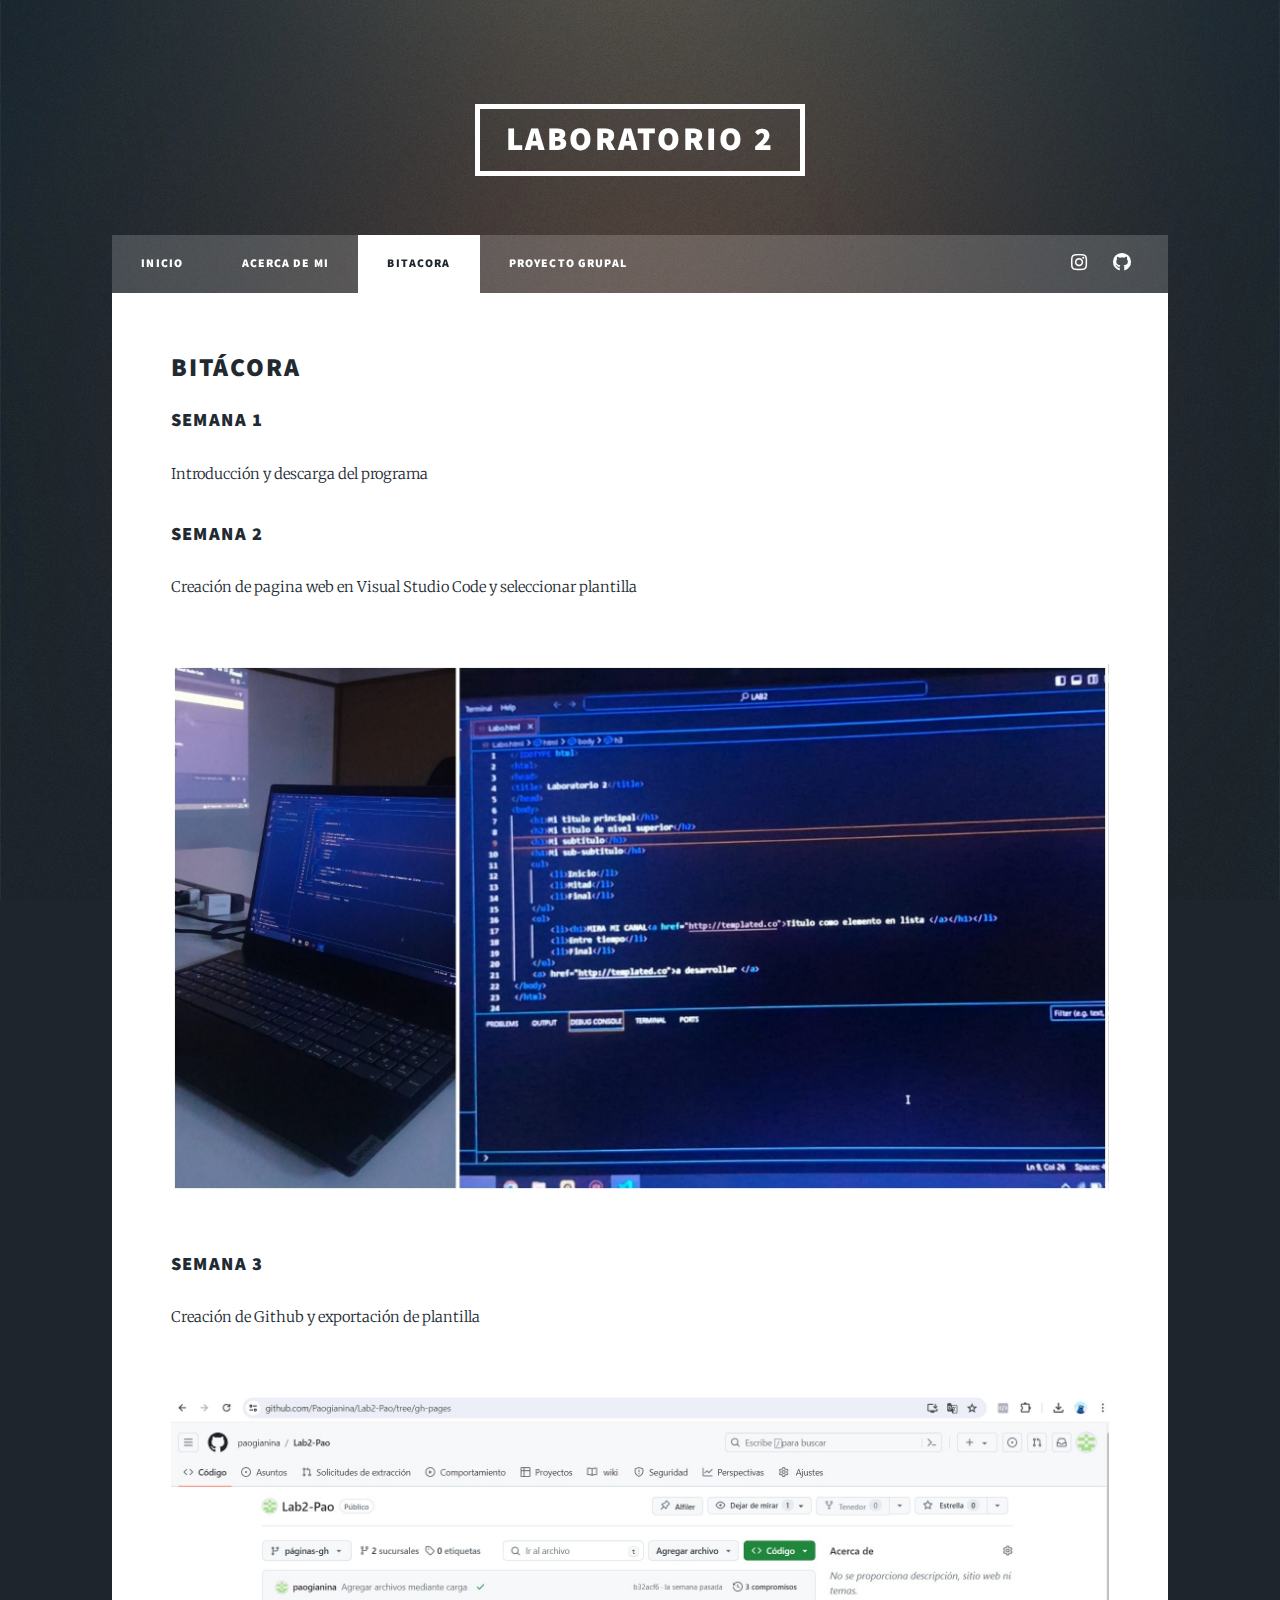
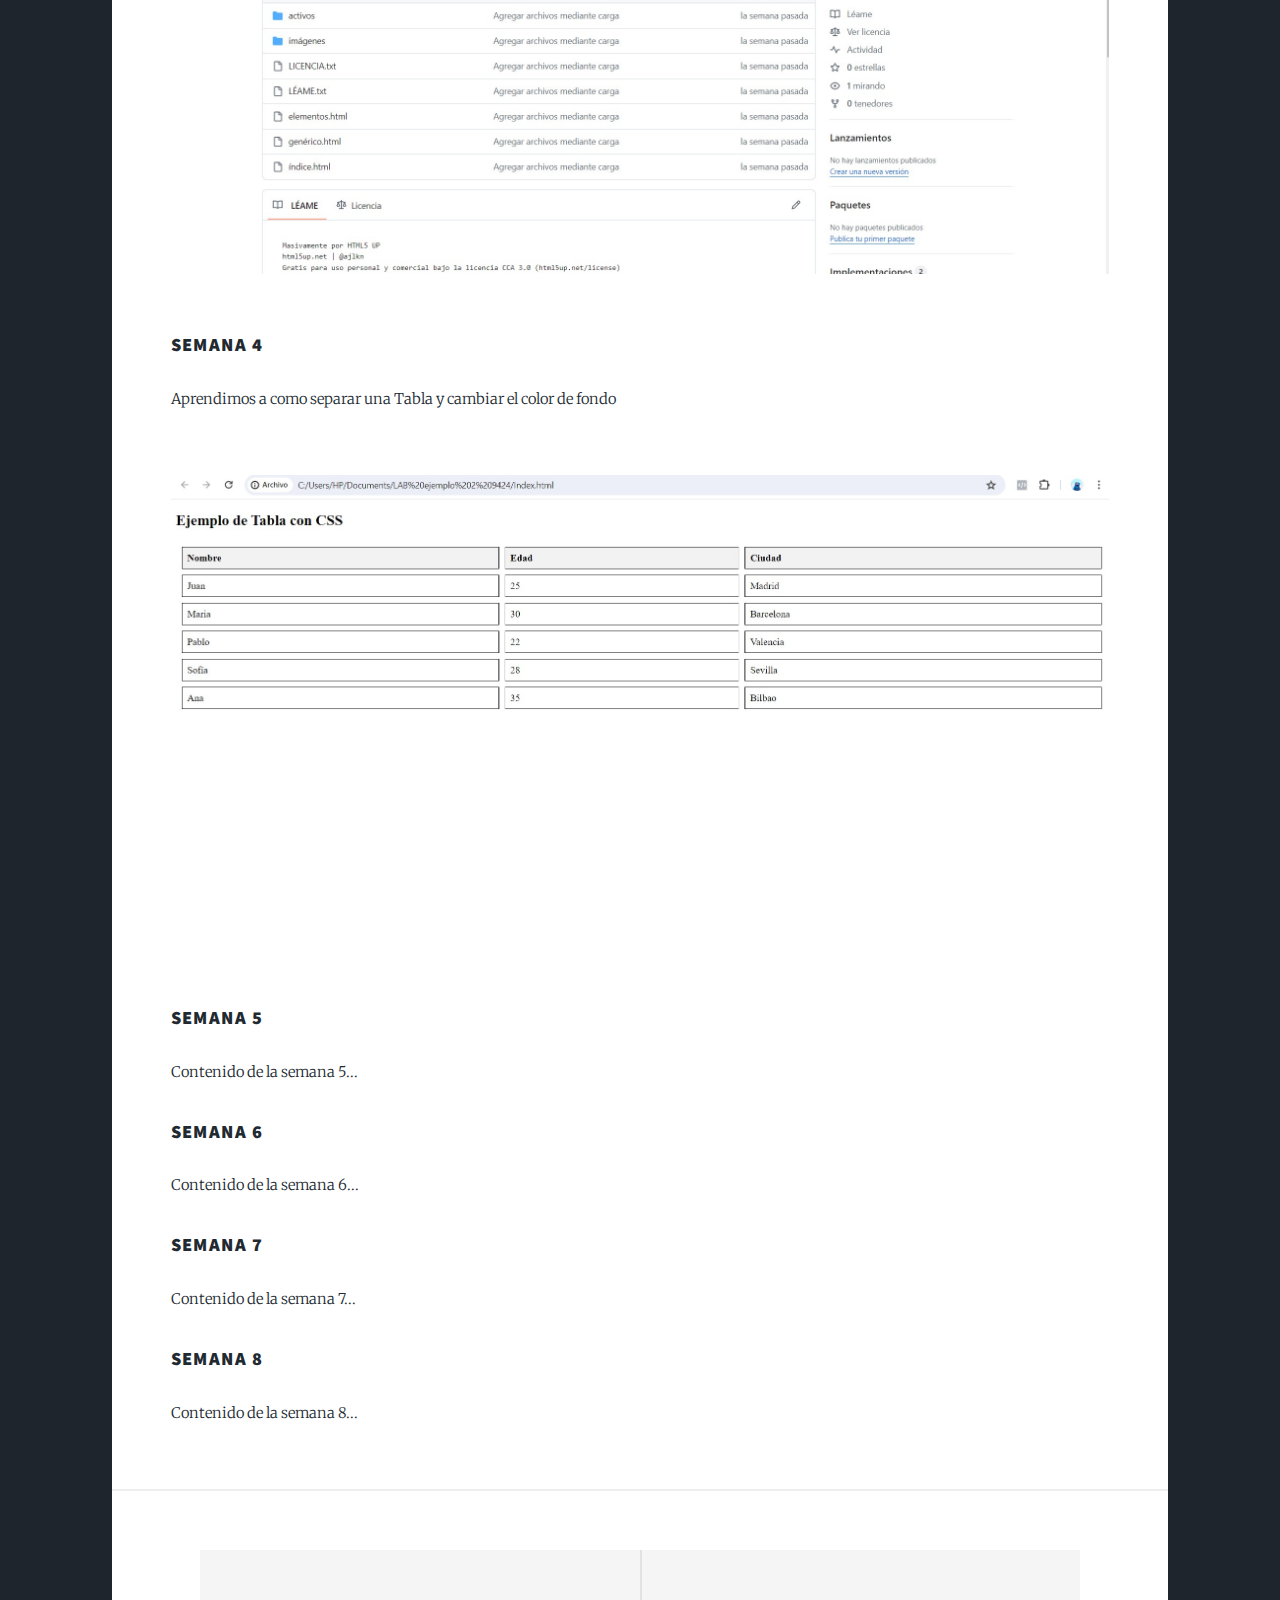
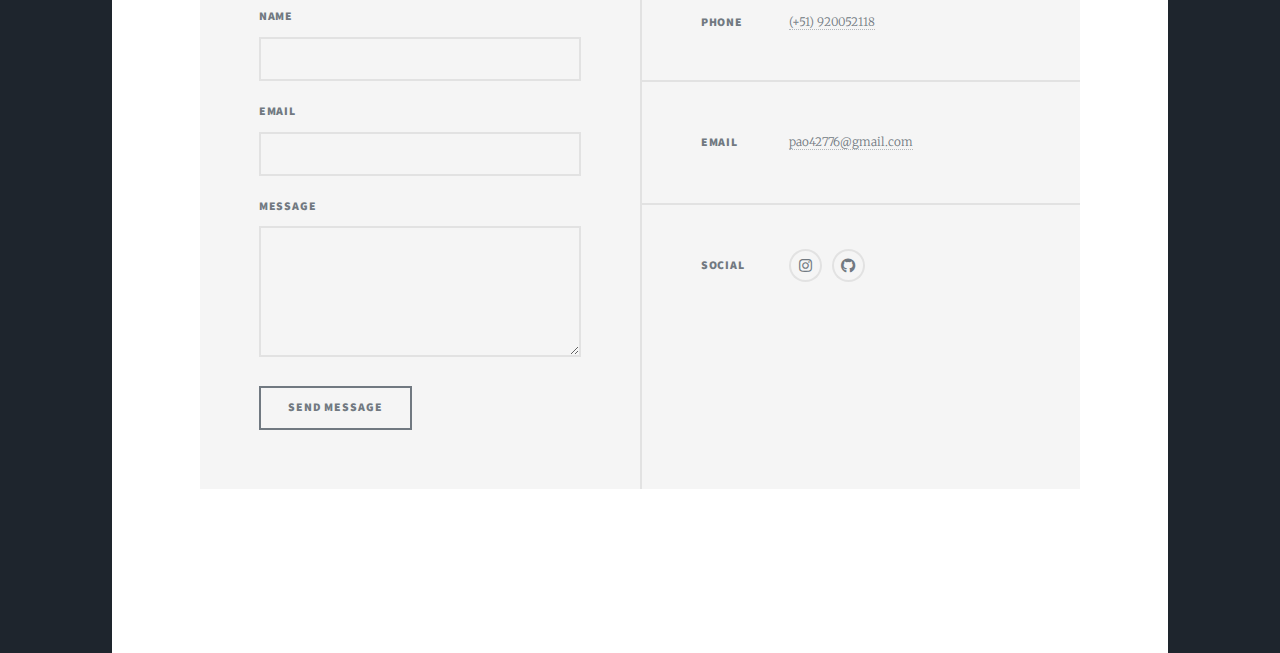
==== commit fe17205e: "cambio2" ====
--- a/elements.html
+++ b/elements.html
@@ -6,7 +6,7 @@
 -->
 <html>
 	<head>
-		<title>Elements Reference - Massively by HTML5 UP</title>
+		<title>Bitacora</title>
 		<meta charset="utf-8" />
 		<meta name="viewport" content="width=device-width, initial-scale=1, user-scalable=no" />
 		<link rel="stylesheet" href="assets/css/main.css" />
@@ -19,19 +19,18 @@
 
 				<!-- Header -->
 					<header id="header">
-						<a href="index.html" class="logo">Massively</a>
+						<a href="index.html" class="logo">Laboratorio 2</a>
 					</header>
 
 				<!-- Nav -->
 					<nav id="nav">
 						<ul class="links">
-							<li><a href="index.html">This is Massively</a></li>
-							<li><a href="generic.html">Generic Page</a></li>
-							<li class="active"><a href="elements.html">Elements Reference</a></li>
+							<li><a href="index.html">Inicio</a></li>
+							<li><a href="generic.html">Acerca de mi</a></li>
+							<li class="active"><a href="elements.html">Bitacora</a></li>
+							<li><a href="Proyectogrupal.html">Proyecto grupal</a></li>
 						</ul>
 						<ul class="icons">
-							<li><a href="#" class="icon brands fa-twitter"><span class="label">Twitter</span></a></li>
-							<li><a href="#" class="icon brands fa-facebook-f"><span class="label">Facebook</span></a></li>
 							<li><a href="#" class="icon brands fa-instagram"><span class="label">Instagram</span></a></li>
 							<li><a href="#" class="icon brands fa-github"><span class="label">GitHub</span></a></li>
 						</ul>
@@ -40,395 +39,46 @@
 				<!-- Main -->
 					<div id="main">
 
-						<!-- Post -->
-							<section class="post">
-								<header class="major">
-									<h1>Elements<br />
-									Reference</h1>
-								</header>
-
-								<!-- Text stuff -->
-									<h2>Text</h2>
-									<p>This is <b>bold</b> and this is <strong>strong</strong>. This is <i>italic</i> and this is <em>emphasized</em>.
-									This is <sup>superscript</sup> text and this is <sub>subscript</sub> text.
-									This is <u>underlined</u> and this is code: <code>for (;;) { ... }</code>.
-									Finally, this is a <a href="#">link</a>.</p>
-									<hr />
-									<h2>Heading Level 2</h2>
-									<h3>Heading Level 3</h3>
-									<h4>Heading Level 4</h4>
-									<h5>Heading Level 5</h5>
-									<h6>Heading Level 6</h6>
-									<hr />
-									<header>
-										<h2>Heading with a Subtitle</h2>
-										<p>Lorem ipsum dolor sit amet nullam id egestas urna aliquam</p>
-									</header>
-									<p>Nunc lacinia ante nunc ac lobortis. Interdum adipiscing gravida odio porttitor sem non mi integer non faucibus ornare mi ut ante amet placerat aliquet. Volutpat eu sed ante lacinia sapien lorem accumsan varius montes viverra nibh in adipiscing blandit tempus accumsan.</p>
-									<header>
-										<h3>Heading with a Subtitle</h3>
-										<p>Lorem ipsum dolor sit amet nullam id egestas urna aliquam</p>
-									</header>
-									<p>Nunc lacinia ante nunc ac lobortis. Interdum adipiscing gravida odio porttitor sem non mi integer non faucibus ornare mi ut ante amet placerat aliquet. Volutpat eu sed ante lacinia sapien lorem accumsan varius montes viverra nibh in adipiscing blandit tempus accumsan.</p>
-									<header>
-										<h4>Heading with a Subtitle</h4>
-										<p>Lorem ipsum dolor sit amet nullam id egestas urna aliquam</p>
-									</header>
-									<p>Nunc lacinia ante nunc ac lobortis. Interdum adipiscing gravida odio porttitor sem non mi integer non faucibus ornare mi ut ante amet placerat aliquet. Volutpat eu sed ante lacinia sapien lorem accumsan varius montes viverra nibh in adipiscing blandit tempus accumsan.</p>
-
-									<hr />
-
-								<!-- Lists -->
-									<h2>Lists</h2>
-									<div class="row">
-										<div class="col-6 col-12-small">
-
-											<h3>Unordered</h3>
-											<ul>
-												<li>Dolor pulvinar etiam.</li>
-												<li>Sagittis lorem eleifend.</li>
-												<li>Felis feugiat dolore viverra.</li>
-												<li>Dolor pulvinar etiam.</li>
-											</ul>
-
-											<h3>Alternate</h3>
-											<ul class="alt">
-												<li>Dolor pulvinar etiam etiam.</li>
-												<li>Sagittis adipiscing eleifend.</li>
-												<li>Felis enim dolore viverra.</li>
-												<li>Dolor pulvinar etiam etiam.</li>
-											</ul>
-
-										</div>
-										<div class="col-6 col-12-small">
-
-											<h3>Ordered</h3>
-											<ol>
-												<li>Dolor pulvinar etiam.</li>
-												<li>Etiam vel felis at viverra.</li>
-												<li>Felis enim feugiat magna.</li>
-												<li>Etiam vel felis nullam.</li>
-												<li>Felis enim et tempus.</li>
-											</ol>
-
-											<h3>Icons</h3>
-											<ul class="icons">
-												<li><a href="#" class="icon brands fa-twitter"><span class="label">Twitter</span></a></li>
-												<li><a href="#" class="icon brands fa-facebook-f"><span class="label">Facebook</span></a></li>
-												<li><a href="#" class="icon brands fa-instagram"><span class="label">Instagram</span></a></li>
-												<li><a href="#" class="icon brands fa-github"><span class="label">Github</span></a></li>
-												<li><a href="#" class="icon brands fa-dribbble"><span class="label">Dribbble</span></a></li>
-											</ul>
-											<ul class="icons alt">
-												<li><a href="#" class="icon brands alt fa-twitter"><span class="label">Twitter</span></a></li>
-												<li><a href="#" class="icon brands alt fa-facebook-f"><span class="label">Facebook</span></a></li>
-												<li><a href="#" class="icon brands alt fa-instagram"><span class="label">Instagram</span></a></li>
-												<li><a href="#" class="icon brands alt fa-github"><span class="label">Github</span></a></li>
-												<li><a href="#" class="icon brands alt fa-dribbble"><span class="label">Dribbble</span></a></li>
-											</ul>
-
-										</div>
-									</div>
-									<h3>Definition</h3>
-									<dl>
-										<dt>Item 1</dt>
-										<dd>
-											<p>Lorem ipsum dolor vestibulum ante ipsum primis in faucibus vestibulum. Blandit adipiscing eu felis iaculis volutpat ac adipiscing accumsan eu faucibus. Integer ac pellentesque praesent.</p>
-										</dd>
-										<dt>Item 2</dt>
-										<dd>
-											<p>Lorem ipsum dolor vestibulum ante ipsum primis in faucibus vestibulum. Blandit adipiscing eu felis iaculis volutpat ac adipiscing accumsan eu faucibus. Integer ac pellentesque praesent.</p>
-										</dd>
-										<dt>Item 3</dt>
-										<dd>
-											<p>Lorem ipsum dolor vestibulum ante ipsum primis in faucibus vestibulum. Blandit adipiscing eu felis iaculis volutpat ac adipiscing accumsan eu faucibus. Integer ac pellentesque praesent.</p>
-										</dd>
-									</dl>
-
-									<h3>Actions</h3>
-									<ul class="actions">
-										<li><a href="#" class="button primary">Primary</a></li>
-										<li><a href="#" class="button">Default</a></li>
-									</ul>
-									<ul class="actions small">
-										<li><a href="#" class="button primary small">Small</a></li>
-										<li><a href="#" class="button small">Small</a></li>
-									</ul>
-									<div class="row">
-										<div class="col-6 col-12-small">
-											<ul class="actions stacked">
-												<li><a href="#" class="button primary">Default</a></li>
-												<li><a href="#" class="button">Default</a></li>
-											</ul>
-										</div>
-										<div class="col-6 col-12-small">
-											<ul class="actions stacked">
-												<li><a href="#" class="button primary small">Small</a></li>
-												<li><a href="#" class="button small">Small</a></li>
-											</ul>
-										</div>
-									</div>
-									<div class="row">
-										<div class="col-6 col-12-small">
-											<ul class="actions stacked">
-												<li><a href="#" class="button primary fit">Default</a></li>
-												<li><a href="#" class="button fit">Default</a></li>
-											</ul>
-										</div>
-										<div class="col-6 col-12-small">
-											<ul class="actions stacked">
-												<li><a href="#" class="button primary small fit">Small</a></li>
-												<li><a href="#" class="button small fit">Small</a></li>
-											</ul>
-										</div>
-									</div>
-
-									<hr />
-
-								<!-- Blockquote -->
-									<h2>Blockquote</h2>
-									<blockquote>Fringilla nisl. Donec accumsan interdum nisi, quis tincidunt felis sagittis eget tempus euismod. Vestibulum ante ipsum primis in faucibus vestibulum. Blandit adipiscing eu felis iaculis volutpat ac adipiscing accumsan faucibus. Vestibulum ante ipsum primis in faucibus vestibulum. Blandit adipiscing eu felis.</blockquote>
-
-									<hr />
-
-								<!-- Table -->
-									<h2>Table</h2>
-
-									<h3>Default</h3>
-									<div class="table-wrapper">
-										<table>
-											<thead>
-												<tr>
-													<th>Name</th>
-													<th>Description</th>
-													<th>Price</th>
-												</tr>
-											</thead>
-											<tbody>
-												<tr>
-													<td>Item 1</td>
-													<td>Ante turpis integer aliquet porttitor.</td>
-													<td>29.99</td>
-												</tr>
-												<tr>
-													<td>Item 2</td>
-													<td>Vis ac commodo adipiscing arcu aliquet.</td>
-													<td>19.99</td>
-												</tr>
-												<tr>
-													<td>Item 3</td>
-													<td> Morbi faucibus arcu accumsan lorem.</td>
-													<td>29.99</td>
-												</tr>
-												<tr>
-													<td>Item 4</td>
-													<td>Vitae integer tempus condimentum.</td>
-													<td>19.99</td>
-												</tr>
-												<tr>
-													<td>Item 5</td>
-													<td>Ante turpis integer aliquet porttitor.</td>
-													<td>29.99</td>
-												</tr>
-											</tbody>
-											<tfoot>
-												<tr>
-													<td colspan="2"></td>
-													<td>100.00</td>
-												</tr>
-											</tfoot>
-										</table>
-									</div>
-
-									<h3>Alternate</h3>
-									<div class="table-wrapper">
-										<table class="alt">
-											<thead>
-												<tr>
-													<th>Name</th>
-													<th>Description</th>
-													<th>Price</th>
-												</tr>
-											</thead>
-											<tbody>
-												<tr>
-													<td>Item 1</td>
-													<td>Ante turpis integer aliquet porttitor.</td>
-													<td>29.99</td>
-												</tr>
-												<tr>
-													<td>Item 2</td>
-													<td>Vis ac commodo adipiscing arcu aliquet.</td>
-													<td>19.99</td>
-												</tr>
-												<tr>
-													<td>Item 3</td>
-													<td> Morbi faucibus arcu accumsan lorem.</td>
-													<td>29.99</td>
-												</tr>
-												<tr>
-													<td>Item 4</td>
-													<td>Vitae integer tempus condimentum.</td>
-													<td>19.99</td>
-												</tr>
-												<tr>
-													<td>Item 5</td>
-													<td>Ante turpis integer aliquet porttitor.</td>
-													<td>29.99</td>
-												</tr>
-											</tbody>
-											<tfoot>
-												<tr>
-													<td colspan="2"></td>
-													<td>100.00</td>
-												</tr>
-											</tfoot>
-										</table>
-									</div>
-
-									<hr />
-
-								<!-- Buttons -->
-									<h2>Buttons</h2>
-									<ul class="actions">
-										<li><a href="#" class="button primary">Primary</a></li>
-										<li><a href="#" class="button">Default</a></li>
-									</ul>
-									<ul class="actions">
-										<li><a href="#" class="button primary large">Large</a></li>
-										<li><a href="#" class="button">Default</a></li>
-										<li><a href="#" class="button small">Small</a></li>
-									</ul>
-									<ul class="actions fit">
-										<li><a href="#" class="button primary fit">Fit</a></li>
-										<li><a href="#" class="button fit">Fit</a></li>
-									</ul>
-									<ul class="actions fit small">
-										<li><a href="#" class="button primary fit small">Fit + Small</a></li>
-										<li><a href="#" class="button fit small">Fit + Small</a></li>
-									</ul>
-									<ul class="actions">
-										<li><a href="#" class="button primary icon solid fa-search">Icon</a></li>
-										<li><a href="#" class="button icon solid fa-download">Icon</a></li>
-									</ul>
-									<ul class="actions">
-										<li><span class="button primary disabled">Primary</span></li>
-										<li><span class="button disabled">Default</span></li>
-									</ul>
-
-									<hr />
-
-								<!-- Form -->
-									<h2>Form</h2>
-
-									<form method="post" action="#">
-										<div class="row gtr-uniform">
-											<div class="col-6 col-12-xsmall">
-												<input type="text" name="demo-name" id="demo-name" value="" placeholder="Name" />
-											</div>
-											<div class="col-6 col-12-xsmall">
-												<input type="email" name="demo-email" id="demo-email" value="" placeholder="Email" />
-											</div>
-											<!-- Break -->
-											<div class="col-12">
-												<select name="demo-category" id="demo-category">
-													<option value="">- Category -</option>
-													<option value="1">Manufacturing</option>
-													<option value="1">Shipping</option>
-													<option value="1">Administration</option>
-													<option value="1">Human Resources</option>
-												</select>
-											</div>
-											<!-- Break -->
-											<div class="col-4 col-12-small">
-												<input type="radio" id="demo-priority-low" name="demo-priority" checked>
-												<label for="demo-priority-low">Low</label>
-											</div>
-											<div class="col-4 col-12-small">
-												<input type="radio" id="demo-priority-normal" name="demo-priority">
-												<label for="demo-priority-normal">Normal</label>
-											</div>
-											<div class="col-4 col-12-small">
-												<input type="radio" id="demo-priority-high" name="demo-priority">
-												<label for="demo-priority-high">High</label>
-											</div>
-											<!-- Break -->
-											<div class="col-6 col-12-small">
-												<input type="checkbox" id="demo-copy" name="demo-copy">
-												<label for="demo-copy">Email me a copy</label>
-											</div>
-											<div class="col-6 col-12-small">
-												<input type="checkbox" id="demo-human" name="demo-human" checked>
-												<label for="demo-human">I am a human</label>
-											</div>
-											<!-- Break -->
-											<div class="col-12">
-												<textarea name="demo-message" id="demo-message" placeholder="Enter your message" rows="6"></textarea>
-											</div>
-											<!-- Break -->
-											<div class="col-12">
-												<ul class="actions">
-													<li><input type="submit" value="Send Message" class="primary" /></li>
-													<li><input type="reset" value="Reset" /></li>
-												</ul>
-											</div>
-										</div>
-									</form>
-
-									<hr />
-
-								<!-- Image -->
-									<h2>Image</h2>
-
-									<h3>Fit</h3>
-									<span class="image fit"><img src="images/pic01.jpg" alt="" /></span>
-									<div class="box alt">
-										<div class="row gtr-50 gtr-uniform">
-											<div class="col-4"><span class="image fit"><img src="images/pic02.jpg" alt="" /></span></div>
-											<div class="col-4"><span class="image fit"><img src="images/pic03.jpg" alt="" /></span></div>
-											<div class="col-4"><span class="image fit"><img src="images/pic04.jpg" alt="" /></span></div>
-											<!-- Break -->
-											<div class="col-4"><span class="image fit"><img src="images/pic04.jpg" alt="" /></span></div>
-											<div class="col-4"><span class="image fit"><img src="images/pic02.jpg" alt="" /></span></div>
-											<div class="col-4"><span class="image fit"><img src="images/pic03.jpg" alt="" /></span></div>
-											<!-- Break -->
-											<div class="col-4"><span class="image fit"><img src="images/pic03.jpg" alt="" /></span></div>
-											<div class="col-4"><span class="image fit"><img src="images/pic04.jpg" alt="" /></span></div>
-											<div class="col-4"><span class="image fit"><img src="images/pic02.jpg" alt="" /></span></div>
-										</div>
-									</div>
-
-									<h3>Left &amp; Right</h3>
-									<p><span class="image left"><img src="images/pic08.jpg" alt="" /></span>Lorem ipsum dolor sit accumsan interdum nisi, quis tincidunt felis sagittis eget. tempus euismod. Vestibulum ante ipsum primis in faucibus vestibulum. Blandit adipiscing eu felis iaculis volutpat ac adipiscing accumsan eu faucibus. Integer ac pellentesque praesent tincidunt felis sagittis eget. tempus euismod. Vestibulum ante ipsum primis sagittis eget. tempus euismod. Vestibulum ante ipsum primis in faucibus vestibulum. Blandit adipiscing eu felis iaculis volutpat ac adipiscing accumsan eu faucibus. Integer ac pellentesque praesent tincidunt felis sagittis eget. tempus euismod. Vestibulum ante ipsum primis in faucibus vestibulum. Blandit adipiscing eu felis iaculis volutpat ac adipiscing accumsan eu faucibus. Integer ac pellentesque praesent. Vestibulum ante ipsum primis in faucibus magna blandit adipiscing eu felis iaculis.</p>
-									<p><span class="image right"><img src="images/pic09.jpg" alt="" /></span>Lorem ipsum dolor sit accumsan interdum nisi, quis tincidunt felis sagittis eget. tempus euismod. Vestibulum ante ipsum primis in faucibus vestibulum. Blandit adipiscing eu felis iaculis volutpat ac adipiscing accumsan eu faucibus. Integer ac pellentesque praesent tincidunt felis sagittis eget. tempus euismod. Vestibulum ante ipsum primis sagittis eget. tempus euismod. Vestibulum ante ipsum primis in faucibus vestibulum. Blandit adipiscing eu felis iaculis volutpat ac adipiscing accumsan eu faucibus. Integer ac pellentesque praesent tincidunt felis sagittis eget. tempus euismod. Vestibulum ante ipsum primis in faucibus vestibulum. Blandit adipiscing eu felis iaculis volutpat ac adipiscing accumsan eu faucibus. Integer ac pellentesque praesent. Vestibulum ante ipsum primis in faucibus magna blandit adipiscing eu felis iaculis.</p>
-
-									<hr />
-
-								<!-- Box -->
-									<h2>Box</h2>
-									<div class="box">
-										<p>Felis sagittis eget tempus primis in faucibus vestibulum. Blandit adipiscing eu felis iaculis volutpat ac adipiscing accumsan eu faucibus. Integer ac pellentesque praesent tincidunt felis sagittis eget. tempus euismod. Magna sed etiam ante ipsum primis in faucibus vestibulum. Blandit adipiscing eu ipsum primis in faucibus vestibulum. Blandit adipiscing eu felis iaculis volutpat ac adipiscing accumsan eu faucibus lorem ipsum dolor sit amet nullam. Integer ac pellentesque praesent tincidunt felis sagittis eget. tempus euismod. Vestibulum ante ipsum primis sagittis eget. tempus euismod. Vestibulum ante ipsum primis in faucibus vestibulum. Blandit adipiscing eu felis iaculis volutpat ac adipiscing accumsan eu faucibus. Integer ac pellentesque praesent tincidunt felis sagittis eget. tempus euismod. Vestibulum ante ipsum primis in faucibus vestibulum. Blandit adipiscing eu felis iaculis volutpat ac adipiscing accumsan eu faucibus. Integer ac pellentesque praesent. Vestibulum ante ipsum primis in faucibus magna blandit adipiscing eu felis iaculis volutpat lorem ipsum dolor.</p>
-									</div>
-
-									<hr />
-
-								<!-- Preformatted Code -->
-									<h2>Preformatted</h2>
-									<pre><code>i = 0;
-
-while (!deck.isInOrder()) {
-    print 'Iteration ' + i;
-    deck.shuffle();
-    i++;
-}
-
-print 'It took ' + i + ' iterations to sort the deck.';
-</code></pre>
-
+						<!-- Heather -->
+						<section id="Bitacora" class="bitacora">
+							<h2>Bitácora</h2>
+							<div class="semana">
+							<h3>Semana 1</h3>
+							<p>Introducción y descarga del programa</p>
+							</div>
+							<div class="semana">
+							<h3>Semana 2</h3>
+							<p>Creación de pagina web en Visual Studio Code y seleccionar plantilla</p>
+							<a href="#" class="image main"><img src="lab 1.1.jpg" alt="" /></a>
+							</div>
+							<div class="semana">
+							<h3>Semana 3</h3>
+							<p>Creación de Github y exportación de plantilla</p>
+							<a href="#" class="image main"><img src="github.jpg" alt="" /></a>
+							</div>
+							<div class="semana">
+							<h3>Semana 4</h3>
+							<p> Aprendimos a como separar una Tabla y cambiar el color de fondo</p>
+							<a href="#" class="image main"><img src="cuadro sesión 4.jpg" alt="" /></a>
+							</div>
+							<div class="semana">
+							<h3>Semana 5</h3>
+							<p>Contenido de la semana 5...</p>
+							</div>
+							<div class="semana">
+							<h3>Semana 6</h3>
+							<p>Contenido de la semana 6...</p>
+							</div>
+							<div class="semana">
+							<h3>Semana 7</h3>
+							<p>Contenido de la semana 7...</p>
+							</div>
+							<div class="semana">
+							<h3>Semana 8</h3>
+							<p>Contenido de la semana 8...</p>
+							</div>
 							</section>
-
-					</div>
-
+							<div>	
 				<!-- Footer -->
 					<footer id="footer">
 						<section>
@@ -453,24 +103,17 @@
 							</form>
 						</section>
 						<section class="split contact">
-							<section class="alt">
-								<h3>Address</h3>
-								<p>1234 Somewhere Road #87257<br />
-								Nashville, TN 00000-0000</p>
-							</section>
 							<section>
 								<h3>Phone</h3>
-								<p><a href="#">(000) 000-0000</a></p>
+								<p><a href="#">(+51) 920052118</a></p>
 							</section>
 							<section>
 								<h3>Email</h3>
-								<p><a href="#">info@untitled.tld</a></p>
+								<p><a href="#">pao42776@gmail.com</a></p>
 							</section>
 							<section>
 								<h3>Social</h3>
 								<ul class="icons alt">
-									<li><a href="#" class="icon brands alt fa-twitter"><span class="label">Twitter</span></a></li>
-									<li><a href="#" class="icon brands alt fa-facebook-f"><span class="label">Facebook</span></a></li>
 									<li><a href="#" class="icon brands alt fa-instagram"><span class="label">Instagram</span></a></li>
 									<li><a href="#" class="icon brands alt fa-github"><span class="label">GitHub</span></a></li>
 								</ul>
--- a/assets/css/main.css
+++ b/assets/css/main.css
@@ -1,10 +1,10 @@
 @import url(fontawesome-all.min.css);
 @import url("https://fonts.googleapis.com/css?family=Merriweather:300,700,300italic,700italic|Source+Sans+Pro:900");
 
-/*
-	Massively by HTML5 UP
-	html5up.net | @ajlkn
-	Free for personal and commercial use under the CCA 3.0 license (html5up.net/license)
+/*
+	Massively by HTML5 UP
+	html5up.net | @ajlkn
+	Free for personal and commercial use under the CCA 3.0 license (html5up.net/license)
 */
 
 html, body, div, span, applet, object,
@@ -298,7 +298,7 @@
 
 		a:hover {
 			border-bottom-color: transparent;
-			color: #18bfef !important;
+			color: #ba0767 !important;
 		}
 
 	strong, b {
--- a/assets/css/noscript.css
+++ b/assets/css/noscript.css
@@ -1,16 +1,16 @@
 @import url(font-awesome.min.css);
 
-/*
-	Massively by HTML5 UP
-	html5up.net | @ajlkn
-	Free for personal and commercial use under the CCA 3.0 license (html5up.net/license)
+/*
+	Massively by HTML5 UP
+	html5up.net | @ajlkn
+	Free for personal and commercial use under the CCA 3.0 license (html5up.net/license)
 */
 
 /* Wrapper */
 
 	#wrapper {
-		background-color: #212931;
-		background-image: url("../../images/overlay.png"), linear-gradient(0deg, rgba(0, 0, 0, 0.1), rgba(0, 0, 0, 0.1)), url("../../images/bg.jpg");
+		background-color: #9f4a4a;
+		background-image: url("../../images/overlay.png"), linear-gradient(0deg, rgba(234, 106, 136, 0.592), rgba(0, 0, 0, 0.1)), url("../../images/bg.jpg");
 		background-size: auto,								auto,														100% auto;
 		background-position: center,								center,														top center;
 		background-repeat: repeat,								no-repeat,													no-repeat;
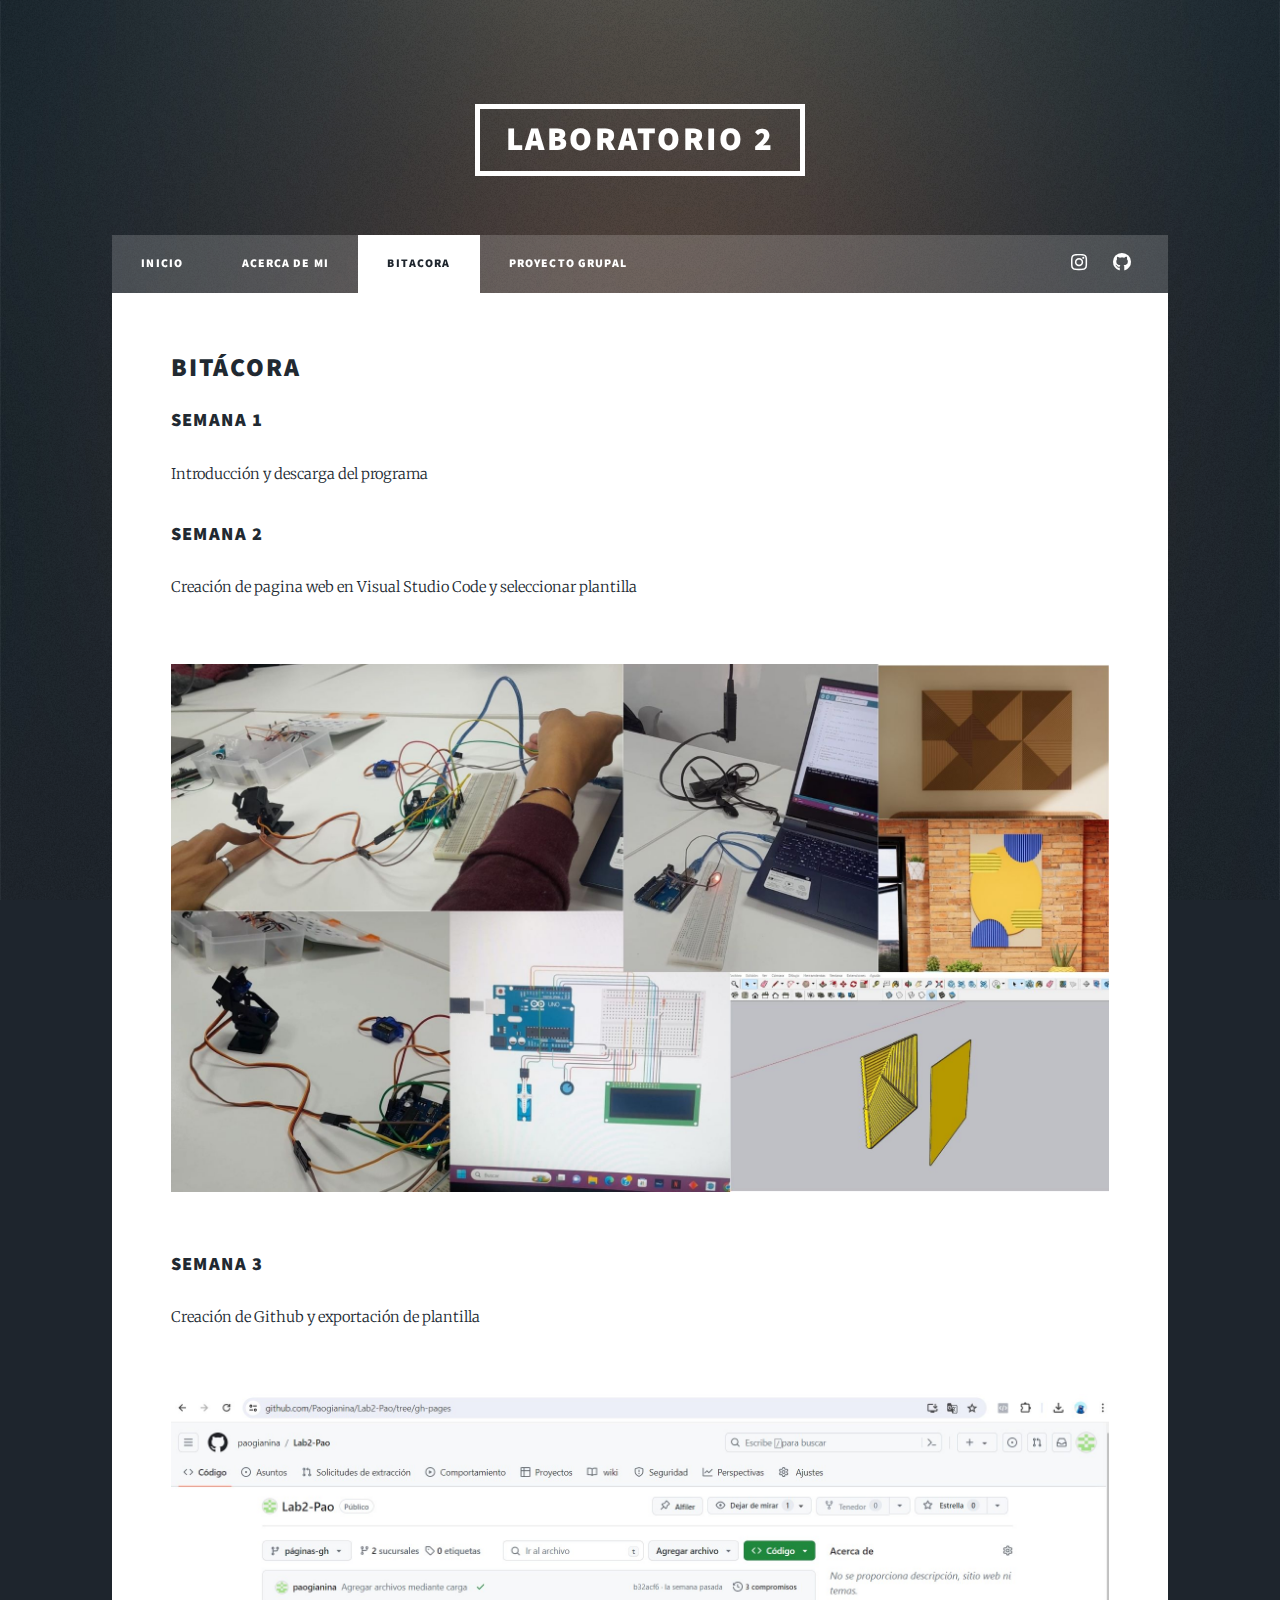
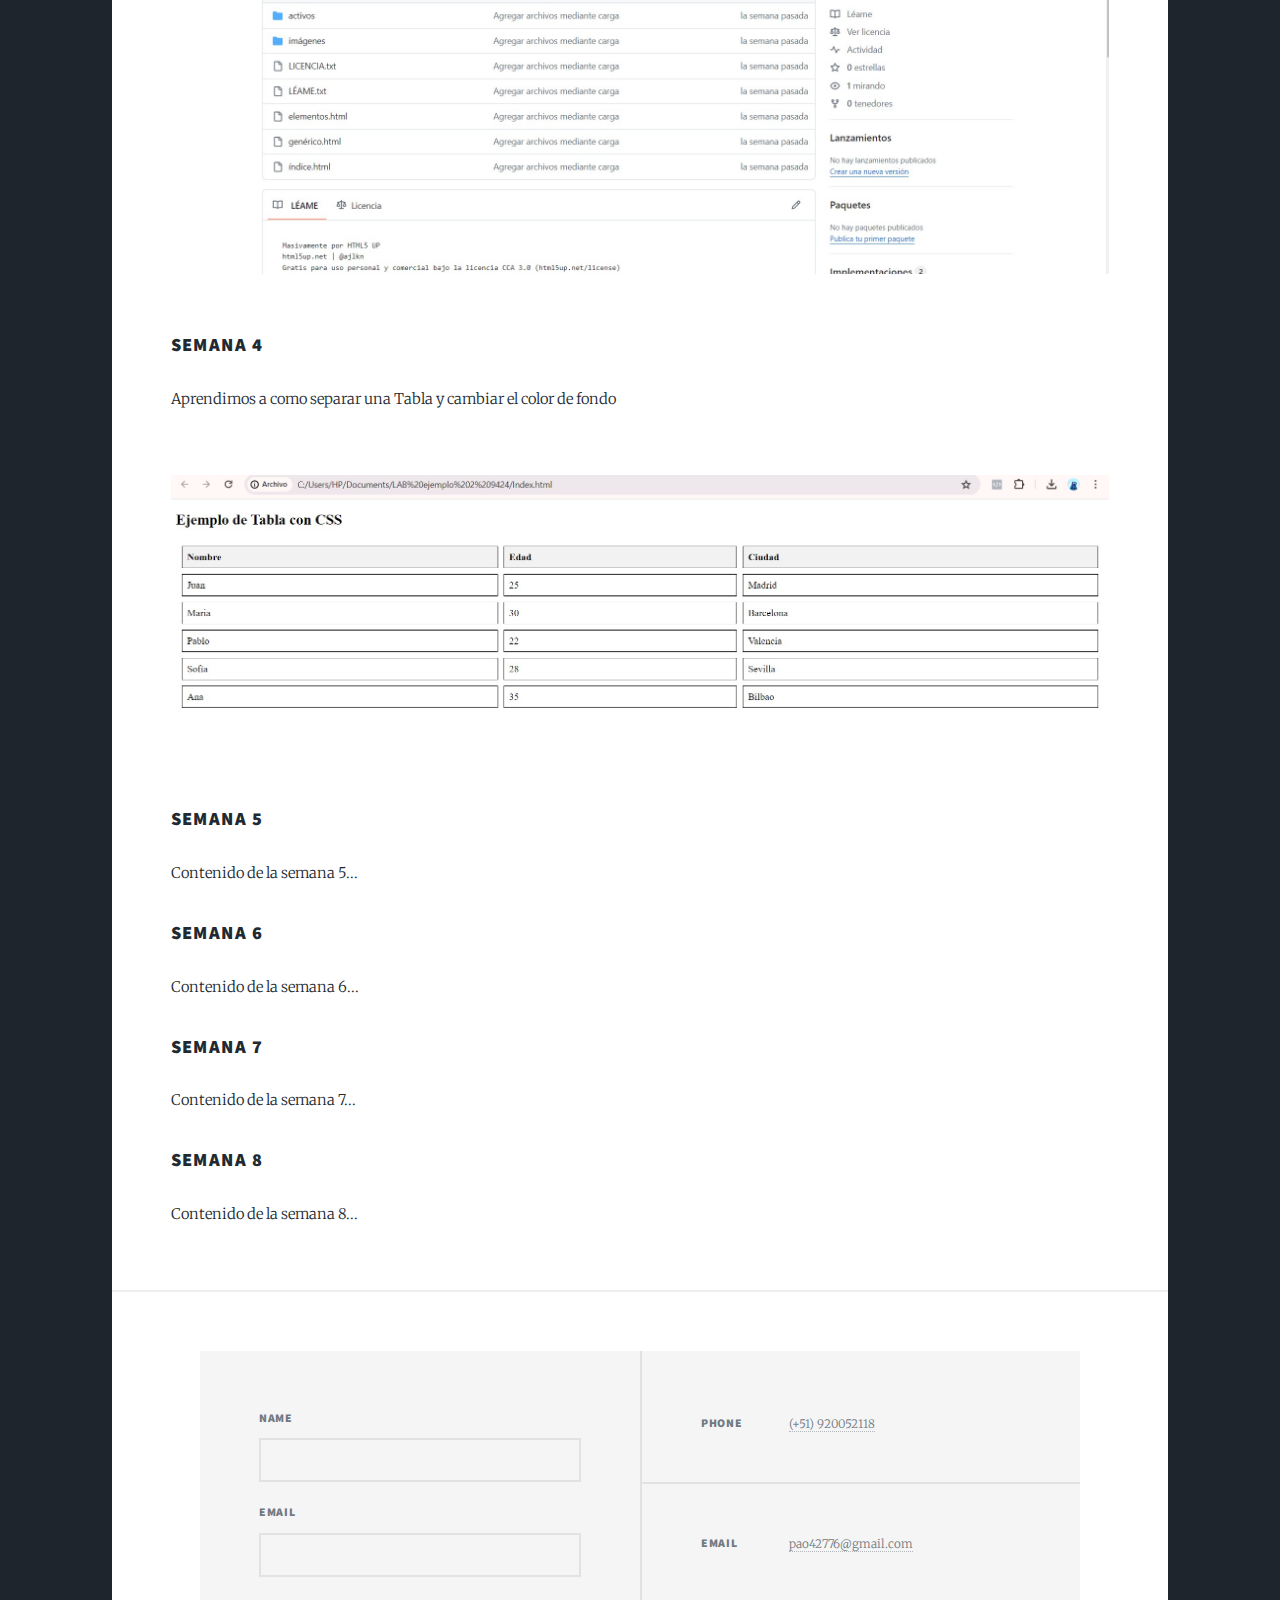
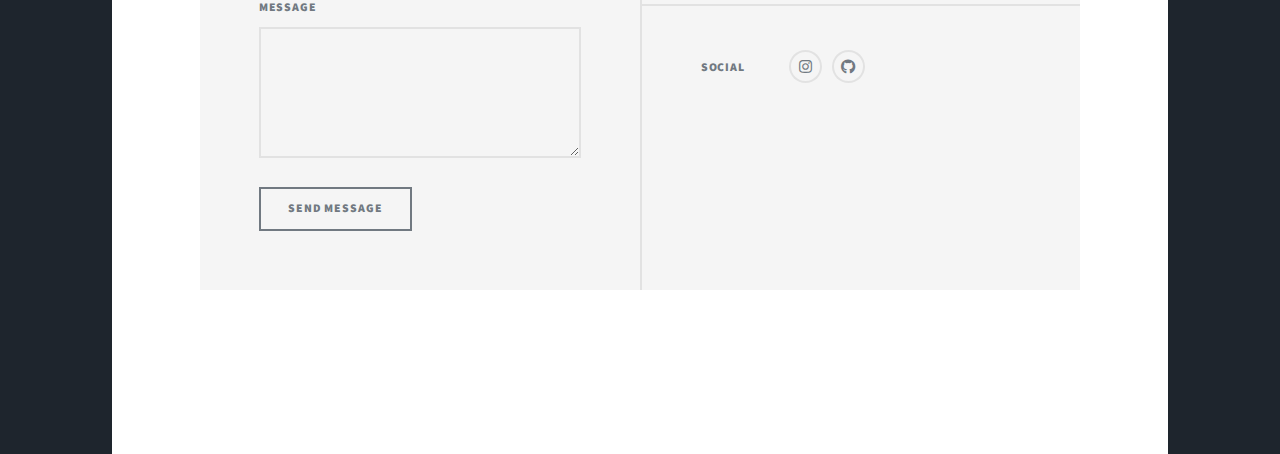
==== commit efe69ee9: "Cambio 6" ====
--- a/elements.html
+++ b/elements.html
@@ -49,7 +49,7 @@
 							<div class="semana">
 							<h3>Semana 2</h3>
 							<p>Creación de pagina web en Visual Studio Code y seleccionar plantilla</p>
-							<a href="#" class="image main"><img src="lab 1.1.jpg" alt="" /></a>
+							<a href="#" class="image main"><img src="lab 1.jpg" alt="" /></a>
 							</div>
 							<div class="semana">
 							<h3>Semana 3</h3>
@@ -59,7 +59,7 @@
 							<div class="semana">
 							<h3>Semana 4</h3>
 							<p> Aprendimos a como separar una Tabla y cambiar el color de fondo</p>
-							<a href="#" class="image main"><img src="cuadro sesión 4.jpg" alt="" /></a>
+							<a href="#" class="image main"><img src="cuadro.jpg" alt="" /></a>
 							</div>
 							<div class="semana">
 							<h3>Semana 5</h3>
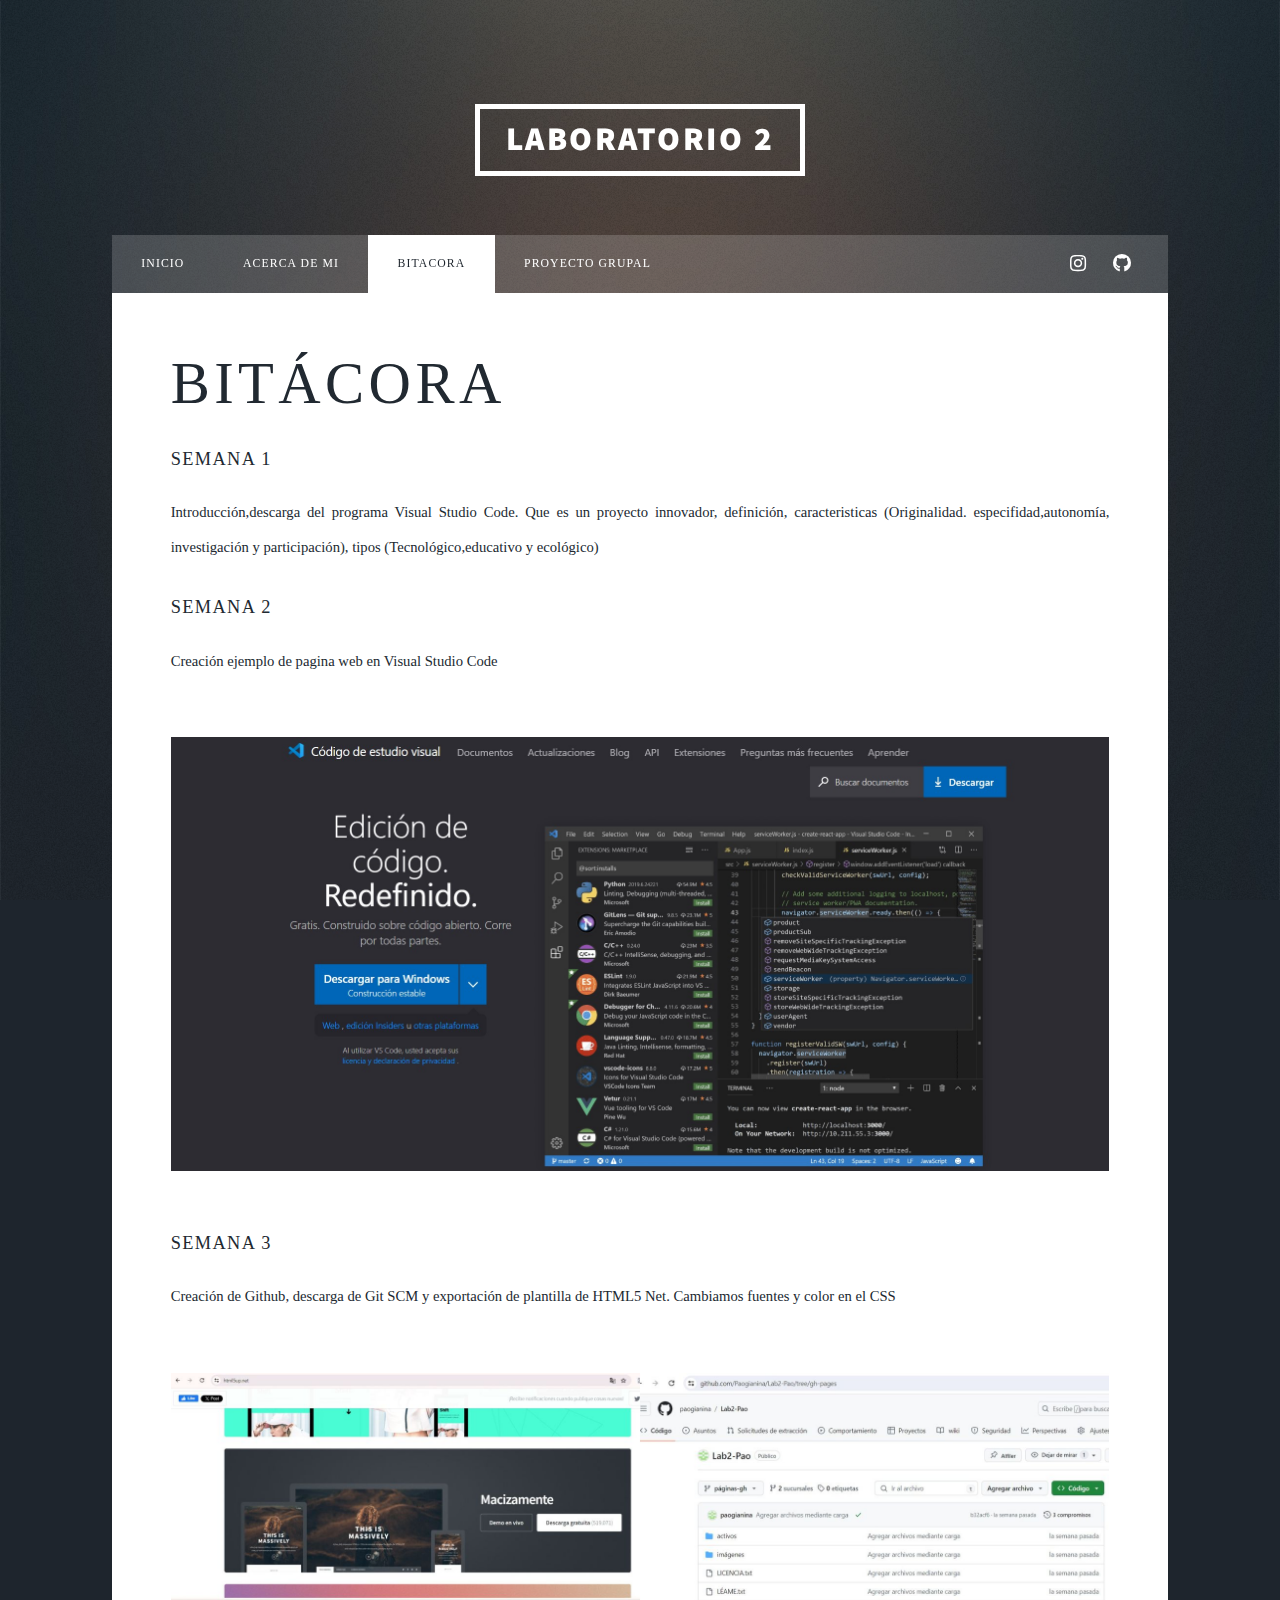
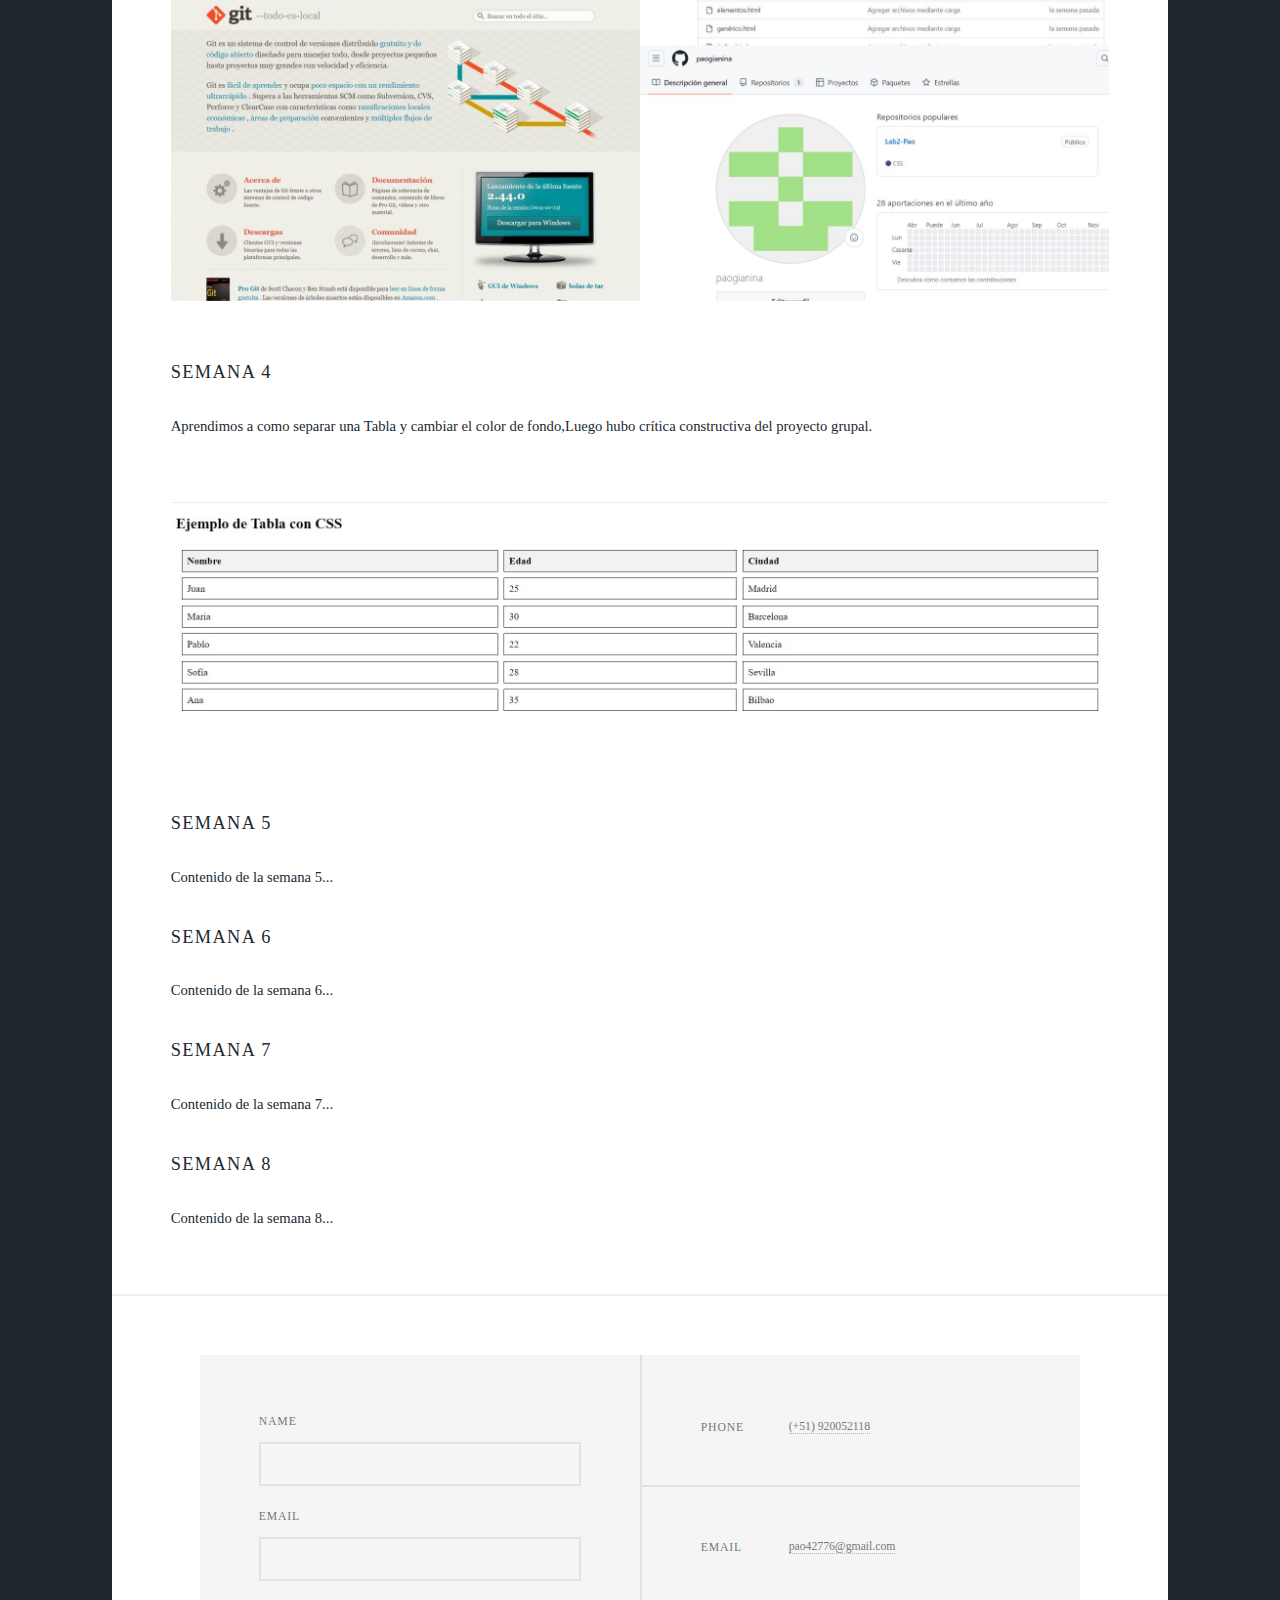
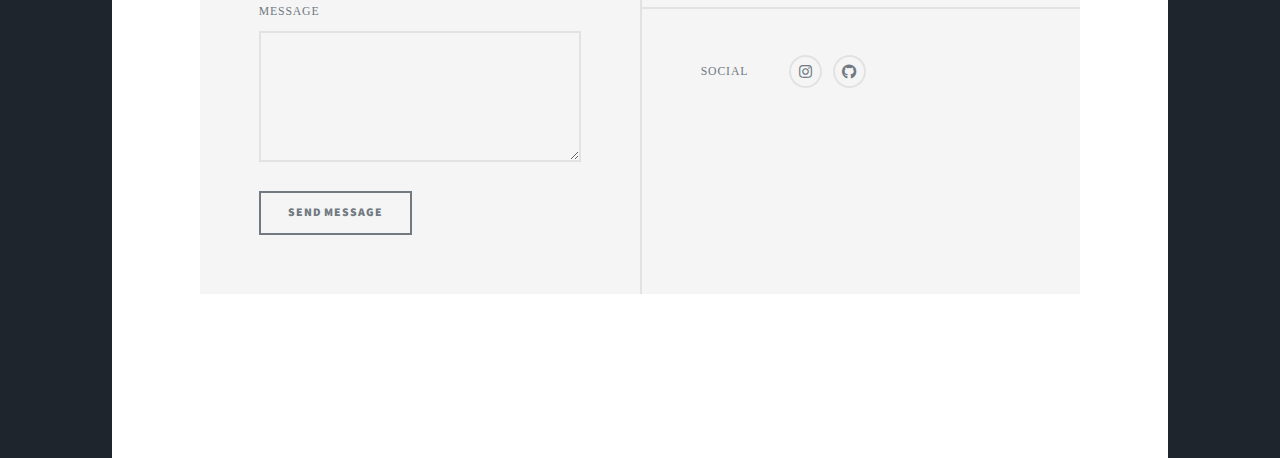
==== commit e1b97551: "Cambio 16" ====
--- a/elements.html
+++ b/elements.html
@@ -6,7 +6,7 @@
 -->
 <html>
 	<head>
-		<title>Bitacora</title>
+		<title></title>
 		<meta charset="utf-8" />
 		<meta name="viewport" content="width=device-width, initial-scale=1, user-scalable=no" />
 		<link rel="stylesheet" href="assets/css/main.css" />
@@ -41,40 +41,63 @@
 
 						<!-- Heather -->
 						<section id="Bitacora" class="bitacora">
-							<h2>Bitácora</h2>
+							<style>
+                          .Bitacora {
+						  font-family: "DM Serif Display", serif;
+		                  font-weight: 400;
+		                  font-style: normal;
+						}
+						  .Semana {
+						  font-family: "DM Serif Display", serif;
+		                  font-weight: 400;
+		                  font-style: normal;
+						}
+						.Datos {
+						  font-family: "DM Serif Display", serif;
+		                  font-weight: 400;
+		                  font-style: normal;
+						}
+
+
+
+							</style>
+							<h1 class="Bitacora">Bitácora</h1>
 							<div class="semana">
-							<h3>Semana 1</h3>
-							<p>Introducción y descarga del programa</p>
+							<h3 class="Semana">Semana 1</h3>
+							<p>Introducción,descarga del programa Visual Studio Code. Que es un proyecto innovador, 
+							definición, caracteristicas (Originalidad. especifidad,autonomía, investigación y participación), 
+							tipos (Tecnológico,educativo y ecológico) </p>
 							</div>
 							<div class="semana">
-							<h3>Semana 2</h3>
-							<p>Creación de pagina web en Visual Studio Code y seleccionar plantilla</p>
-							<a href="#" class="image main"><img src="lab 1.jpg" alt="" /></a>
+							<h3 class="Semana">Semana 2</h3>
+							<p>Creación ejemplo de pagina web en Visual Studio Code</p>
+							<a href="#" class="image main"><img src="visuall.jpg" alt="" /></a>
 							</div>
 							<div class="semana">
-							<h3>Semana 3</h3>
-							<p>Creación de Github y exportación de plantilla</p>
-							<a href="#" class="image main"><img src="github.jpg" alt="" /></a>
+							<h3 class="Semana">Semana 3</h3>
+							<p>Creación de Github, descarga de Git SCM y exportación de plantilla de HTML5 Net. 
+							Cambiamos fuentes y color en el CSS</p>
+							<a href="#" class="image main"><img src="sesión 3.jpg" alt="" /></a>
 							</div>
 							<div class="semana">
-							<h3>Semana 4</h3>
-							<p> Aprendimos a como separar una Tabla y cambiar el color de fondo</p>
+							<h3 class="Semana">Semana 4</h3>
+							<p>Aprendimos a como separar una Tabla y cambiar el color de fondo,Luego hubo crítica constructiva del proyecto grupal.</p>
 							<a href="#" class="image main"><img src="cuadro.jpg" alt="" /></a>
 							</div>
 							<div class="semana">
-							<h3>Semana 5</h3>
+							<h3 class="Semana">Semana 5</h3>
 							<p>Contenido de la semana 5...</p>
 							</div>
 							<div class="semana">
-							<h3>Semana 6</h3>
+							<h3 class="Semana">Semana 6</h3>
 							<p>Contenido de la semana 6...</p>
 							</div>
 							<div class="semana">
-							<h3>Semana 7</h3>
+							<h3 class="Semana">Semana 7</h3>
 							<p>Contenido de la semana 7...</p>
 							</div>
 							<div class="semana">
-							<h3>Semana 8</h3>
+							<h3 class="Semana">Semana 8</h3>
 							<p>Contenido de la semana 8...</p>
 							</div>
 							</section>
@@ -85,34 +108,34 @@
 							<form method="post" action="#">
 								<div class="fields">
 									<div class="field">
-										<label for="name">Name</label>
+										<label for="name" class="Datos">Name</label>
 										<input type="text" name="name" id="name" />
 									</div>
 									<div class="field">
-										<label for="email">Email</label>
+										<label for="email" class="Datos">Email</label>
 										<input type="text" name="email" id="email" />
 									</div>
 									<div class="field">
-										<label for="message">Message</label>
+										<label for="message" class="Datos">Message</label>
 										<textarea name="message" id="message" rows="3"></textarea>
 									</div>
 								</div>
 								<ul class="actions">
-									<li><input type="submit" value="Send Message" /></li>
+									<li><input type="submit" value="Send Message"/></li>
 								</ul>
 							</form>
 						</section>
 						<section class="split contact">
 							<section>
-								<h3>Phone</h3>
+								<h3 class="Datos">Phone</h3>
 								<p><a href="#">(+51) 920052118</a></p>
 							</section>
 							<section>
-								<h3>Email</h3>
+								<h3 class="Datos">Email</h3>
 								<p><a href="#">pao42776@gmail.com</a></p>
 							</section>
 							<section>
-								<h3>Social</h3>
+								<h3 class="Datos">Social</h3>
 								<ul class="icons alt">
 									<li><a href="#" class="icon brands alt fa-instagram"><span class="label">Instagram</span></a></li>
 									<li><a href="#" class="icon brands alt fa-github"><span class="label">GitHub</span></a></li>
--- a/assets/css/main.css
+++ b/assets/css/main.css
@@ -22,8 +22,13 @@
 	padding: 0;
 	border: 0;
 	font-size: 100%;
-	font: inherit;
-	vertical-align: baseline;}
+		font-family: "DM Serif Display", serif;
+		font-weight: 400;
+		font-style: normal;
+	  }
+	  
+	
+	
 
 article, aside, details, figcaption, figure,
 footer, header, hgroup, menu, nav, section {
@@ -298,7 +303,7 @@
 
 		a:hover {
 			border-bottom-color: transparent;
-			color: #ba0767 !important;
+			color: #18bfef !important;
 		}
 
 	strong, b {
--- a/assets/css/noscript.css
+++ b/assets/css/noscript.css
@@ -9,9 +9,8 @@
 /* Wrapper */
 
 	#wrapper {
-		background-color: #9f4a4a;
-		background-image: url("../../images/overlay.png"), linear-gradient(0deg, rgba(234, 106, 136, 0.592), rgba(0, 0, 0, 0.1)), url("../../images/bg.jpg");
-		background-size: auto,								auto,														100% auto;
+        background-image: url("../../images/fondoarquii.jpg");
+		background-size: auto,								auto,100% auto;
 		background-position: center,								center,														top center;
 		background-repeat: repeat,								no-repeat,													no-repeat;
 		background-attachment: fixed,								fixed,														fixed;
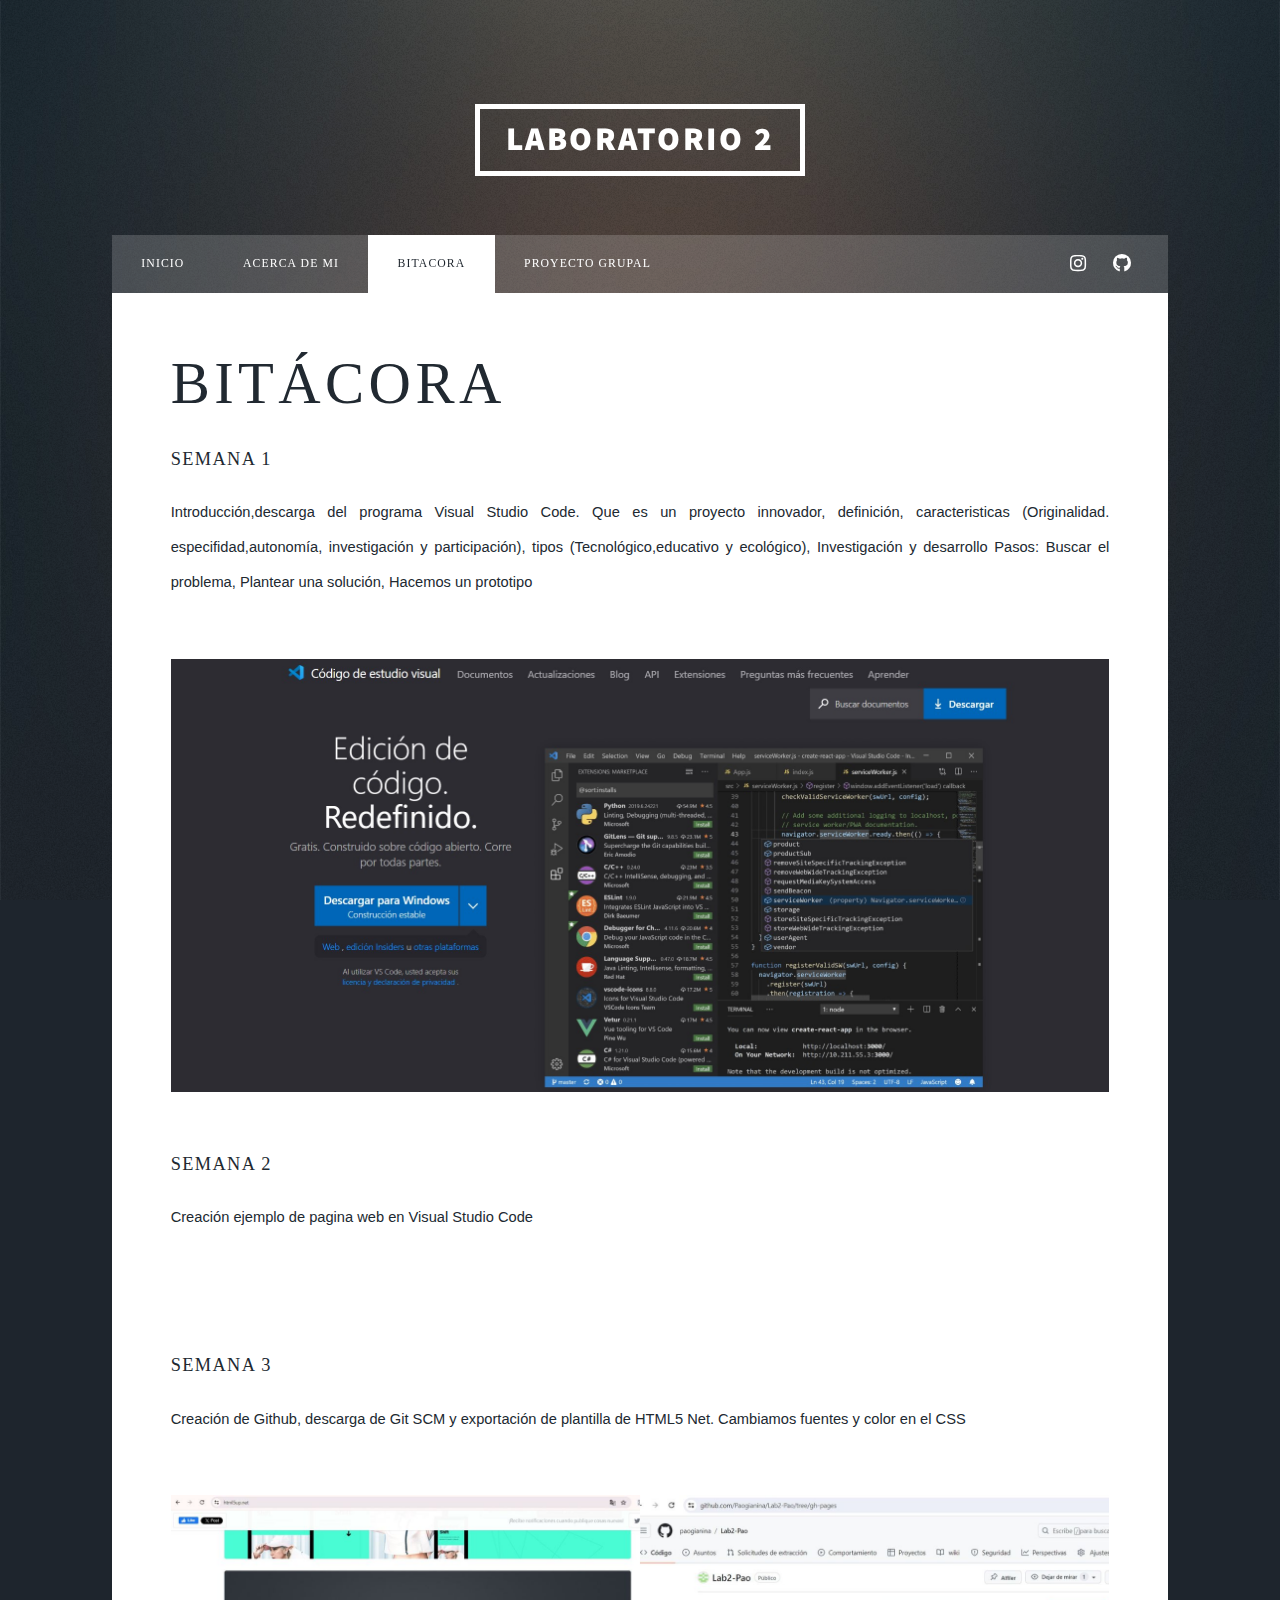
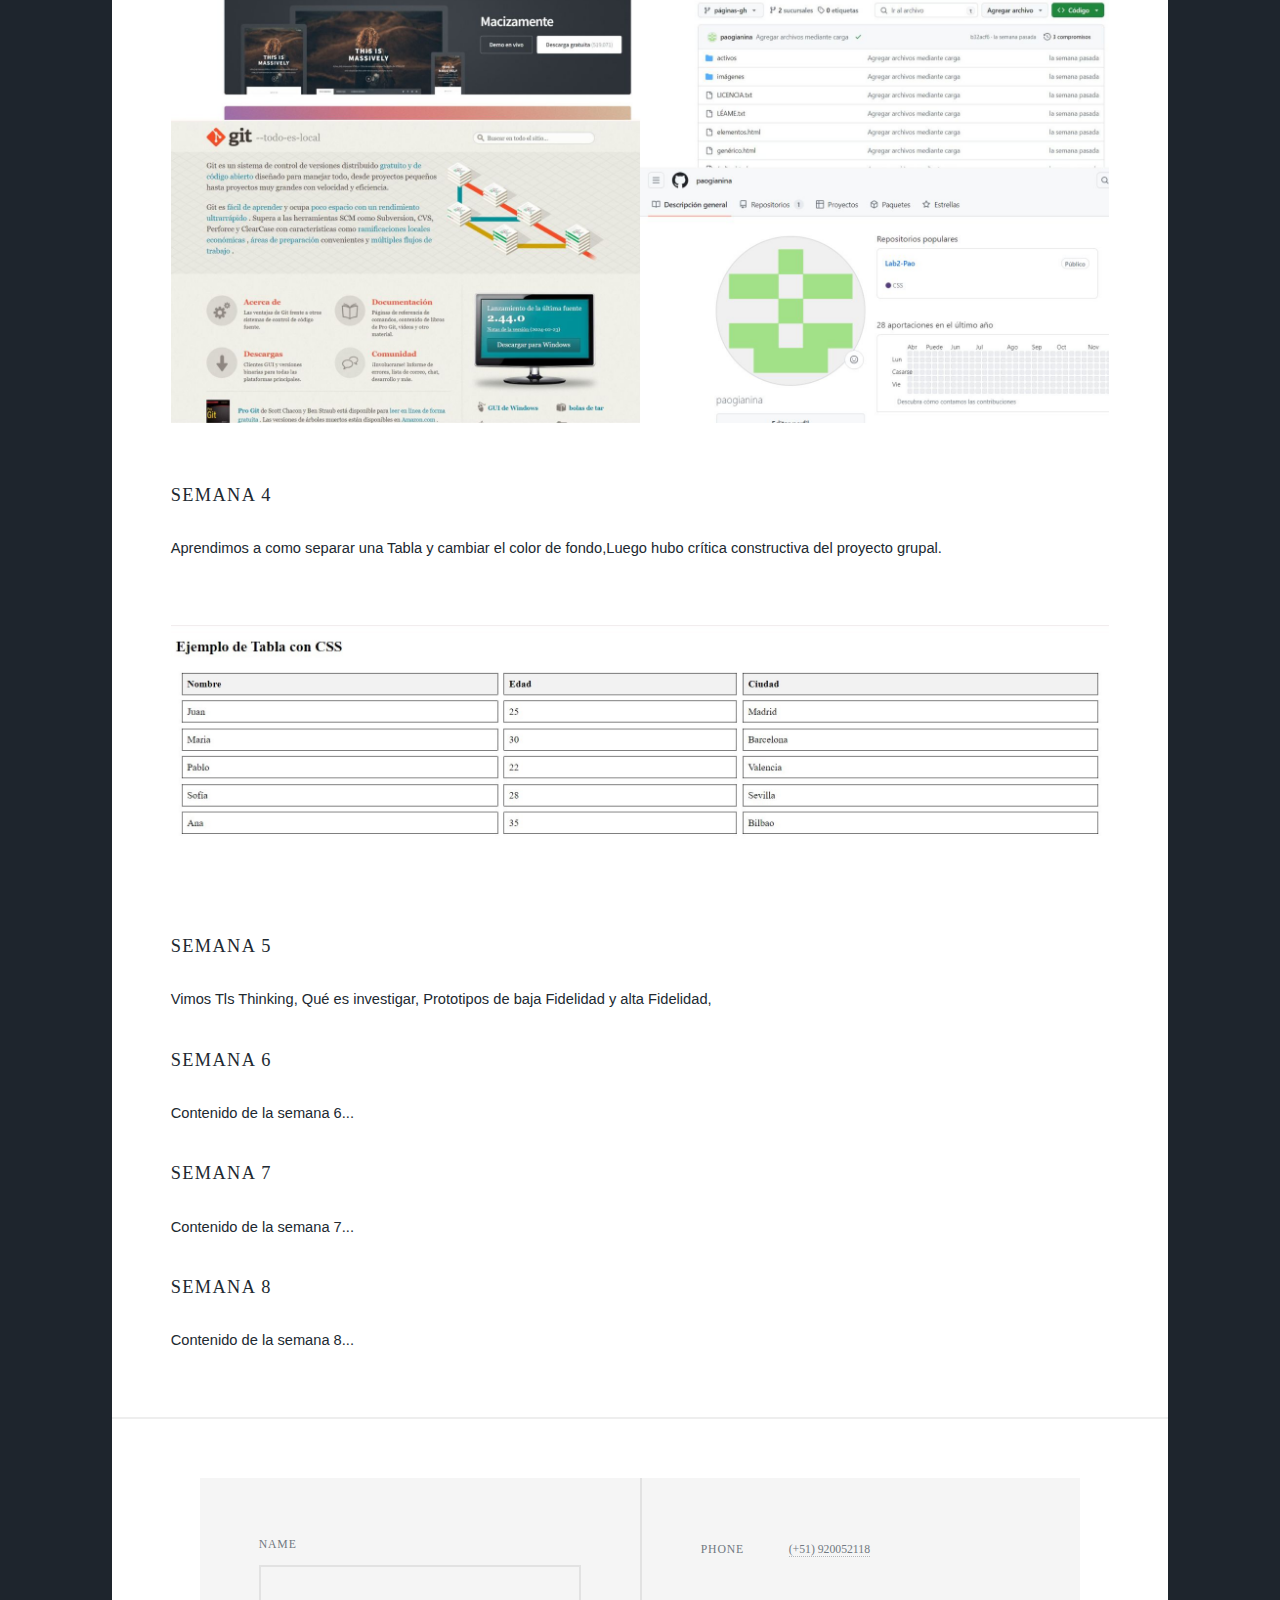
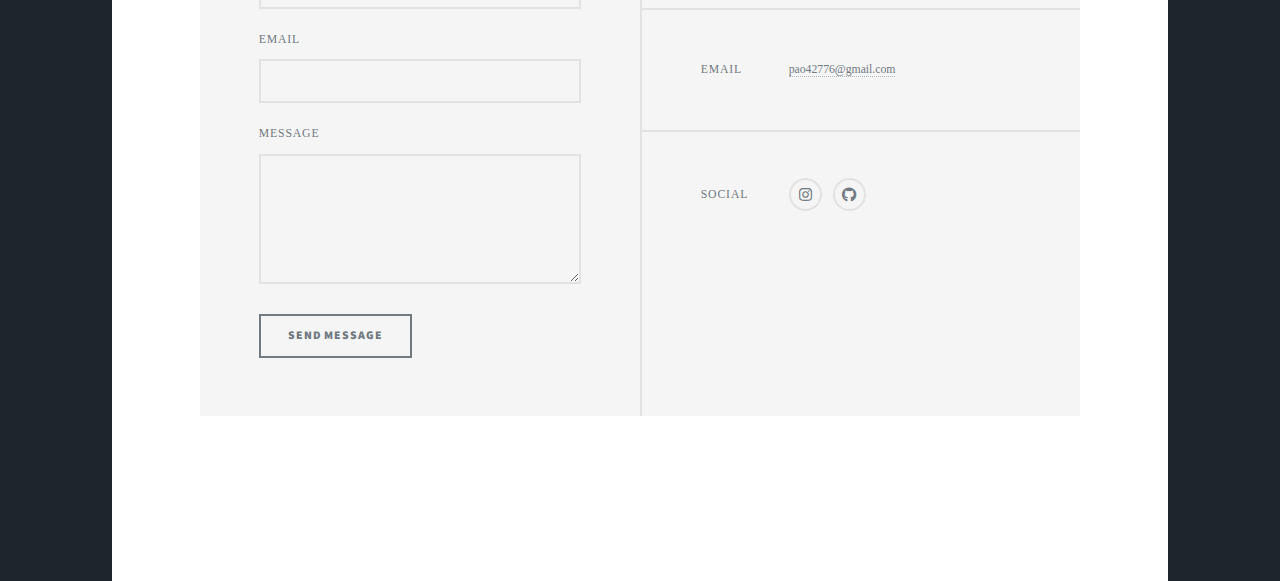
==== commit 353502c2: "Cambio 18" ====
--- a/elements.html
+++ b/elements.html
@@ -48,11 +48,19 @@
 		                  font-style: normal;
 						}
 						  .Semana {
-						  font-family: "DM Serif Display", serif;
-		                  font-weight: 400;
-		                  font-style: normal;
-						}
-						.Datos {
+						  font-family: "Slabo 27px", serif;
+					      font-weight: 400;
+					      font-style: normal;
+                        }
+
+						  .Parrafos {	
+                                    font-family: "Dosis", sans-serif;
+                                    font-optical-sizing: auto;
+                                    font-weight: <weight>;
+                                    font-style: normal;
+                                    }
+						
+						  .Datos {
 						  font-family: "DM Serif Display", serif;
 		                  font-weight: 400;
 		                  font-style: normal;
@@ -64,41 +72,43 @@
 							<h1 class="Bitacora">Bitácora</h1>
 							<div class="semana">
 							<h3 class="Semana">Semana 1</h3>
-							<p>Introducción,descarga del programa Visual Studio Code. Que es un proyecto innovador, 
+							<p class="Parrafos">Introducción,descarga del programa Visual Studio Code. Que es un proyecto innovador, 
 							definición, caracteristicas (Originalidad. especifidad,autonomía, investigación y participación), 
-							tipos (Tecnológico,educativo y ecológico) </p>
+							tipos (Tecnológico,educativo y ecológico), Investigación y desarrollo 
+							Pasos: Buscar el problema, Plantear una solución, Hacemos un prototipo</p>
+							<a href="#" class="image main"><img src="visuall.jpg" alt="" /></a>
 							</div>
 							<div class="semana">
 							<h3 class="Semana">Semana 2</h3>
-							<p>Creación ejemplo de pagina web en Visual Studio Code</p>
-							<a href="#" class="image main"><img src="visuall.jpg" alt="" /></a>
+							<p class="Parrafos">Creación ejemplo de pagina web en Visual Studio Code</p>
+							<a href="#" class="image main"><img src="" alt="" /></a>
 							</div>
 							<div class="semana">
 							<h3 class="Semana">Semana 3</h3>
-							<p>Creación de Github, descarga de Git SCM y exportación de plantilla de HTML5 Net. 
+							<p class="Parrafos">Creación de Github, descarga de Git SCM y exportación de plantilla de HTML5 Net. 
 							Cambiamos fuentes y color en el CSS</p>
 							<a href="#" class="image main"><img src="sesión 3.jpg" alt="" /></a>
 							</div>
 							<div class="semana">
 							<h3 class="Semana">Semana 4</h3>
-							<p>Aprendimos a como separar una Tabla y cambiar el color de fondo,Luego hubo crítica constructiva del proyecto grupal.</p>
+							<p class="Parrafos">Aprendimos a como separar una Tabla y cambiar el color de fondo,Luego hubo crítica constructiva del proyecto grupal.</p>
 							<a href="#" class="image main"><img src="cuadro.jpg" alt="" /></a>
 							</div>
 							<div class="semana">
 							<h3 class="Semana">Semana 5</h3>
-							<p>Contenido de la semana 5...</p>
+							<p class="Parrafos"> Vimos Tls Thinking, Qué es investigar, Prototipos de baja Fidelidad y alta Fidelidad, </p>
 							</div>
 							<div class="semana">
 							<h3 class="Semana">Semana 6</h3>
-							<p>Contenido de la semana 6...</p>
+							<p class="Parrafos">Contenido de la semana 6...</p>
 							</div>
 							<div class="semana">
 							<h3 class="Semana">Semana 7</h3>
-							<p>Contenido de la semana 7...</p>
+							<p class="Parrafos">Contenido de la semana 7...</p>
 							</div>
 							<div class="semana">
 							<h3 class="Semana">Semana 8</h3>
-							<p>Contenido de la semana 8...</p>
+							<p class="Parrafos">Contenido de la semana 8...</p>
 							</div>
 							</section>
 							<div>	
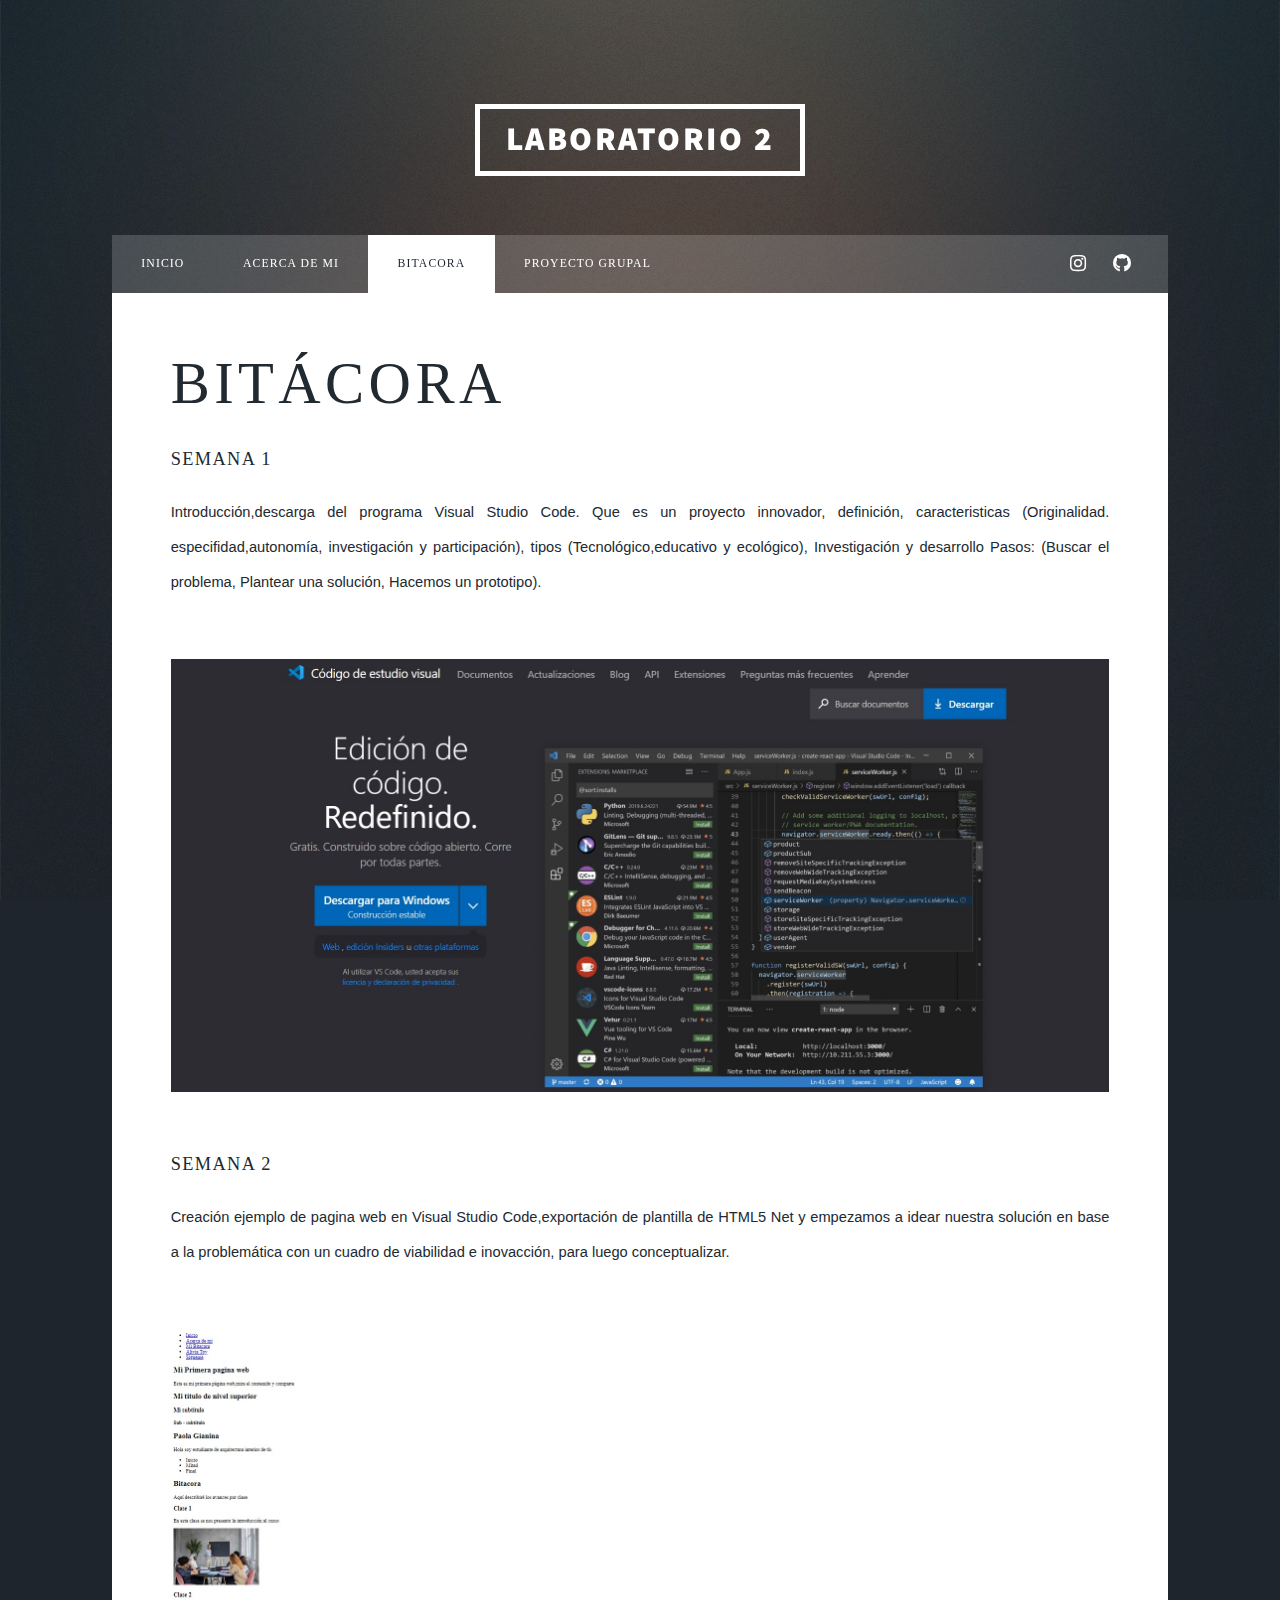
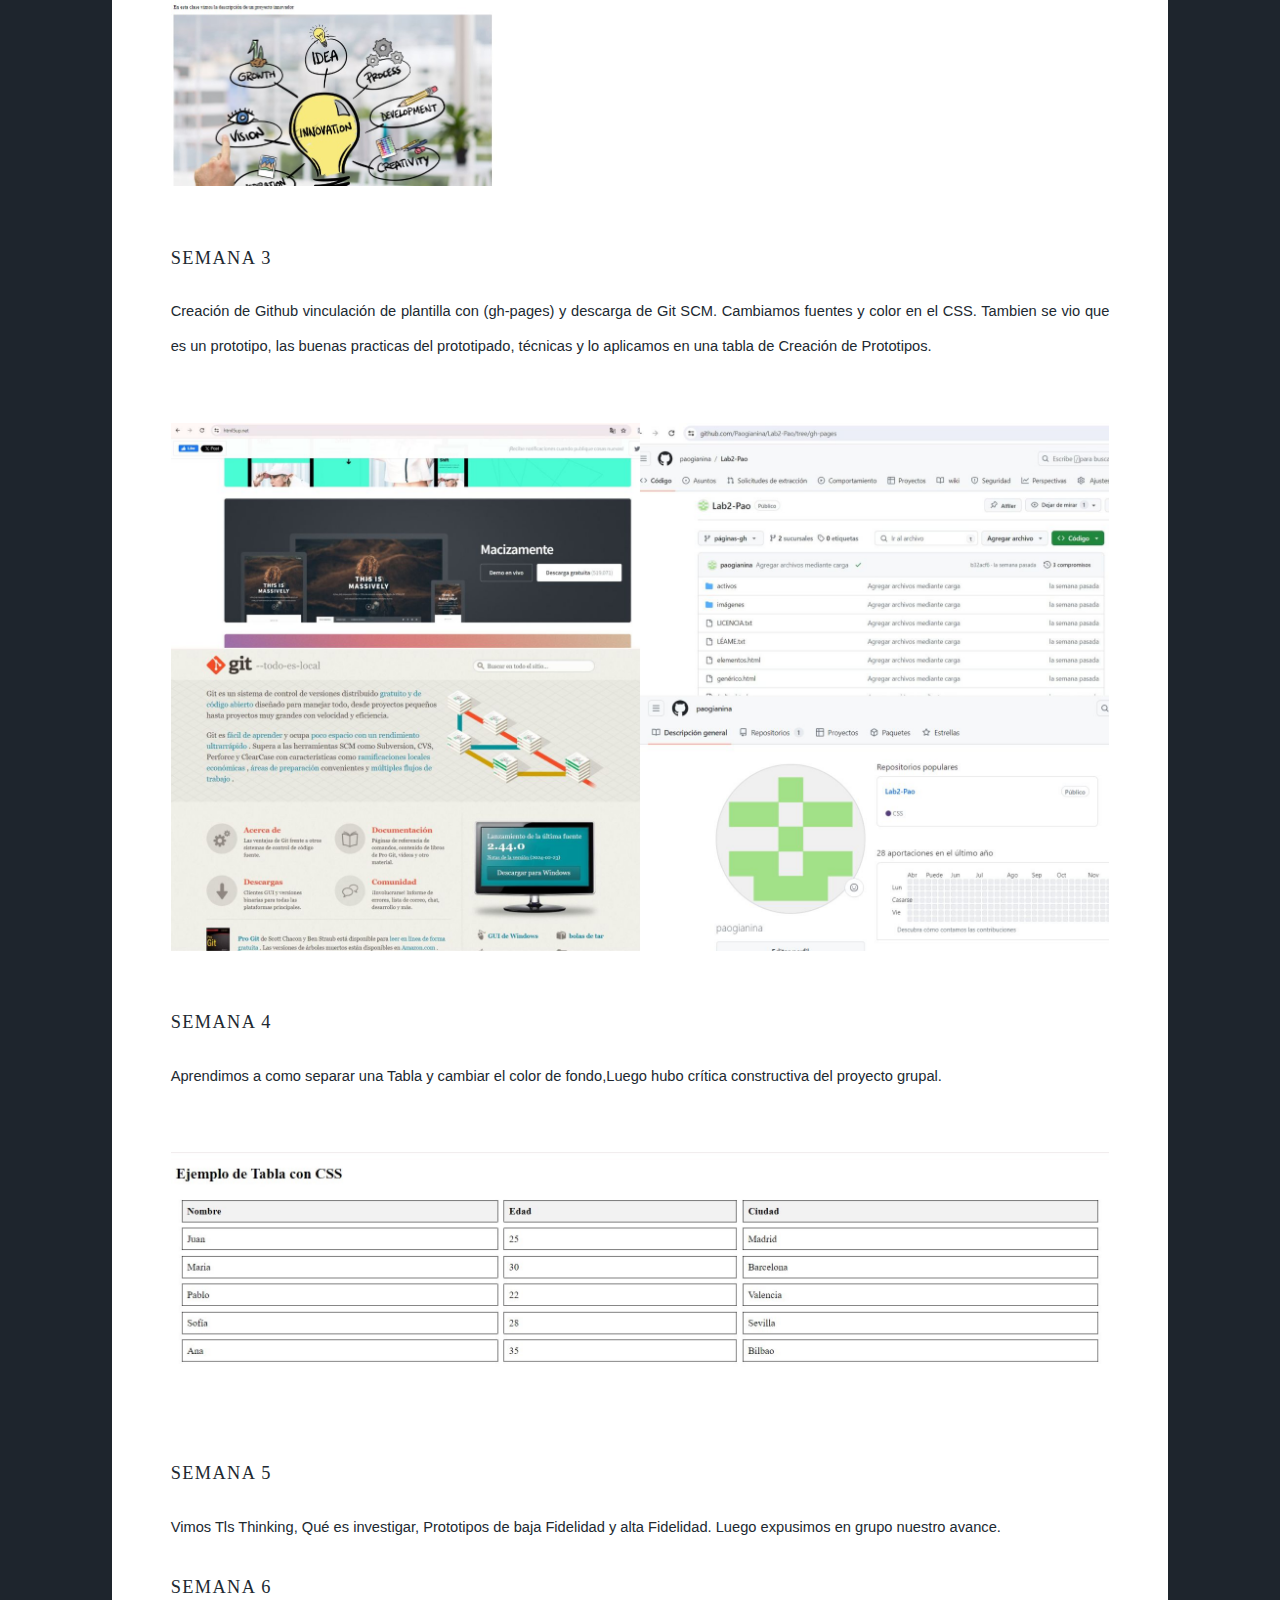
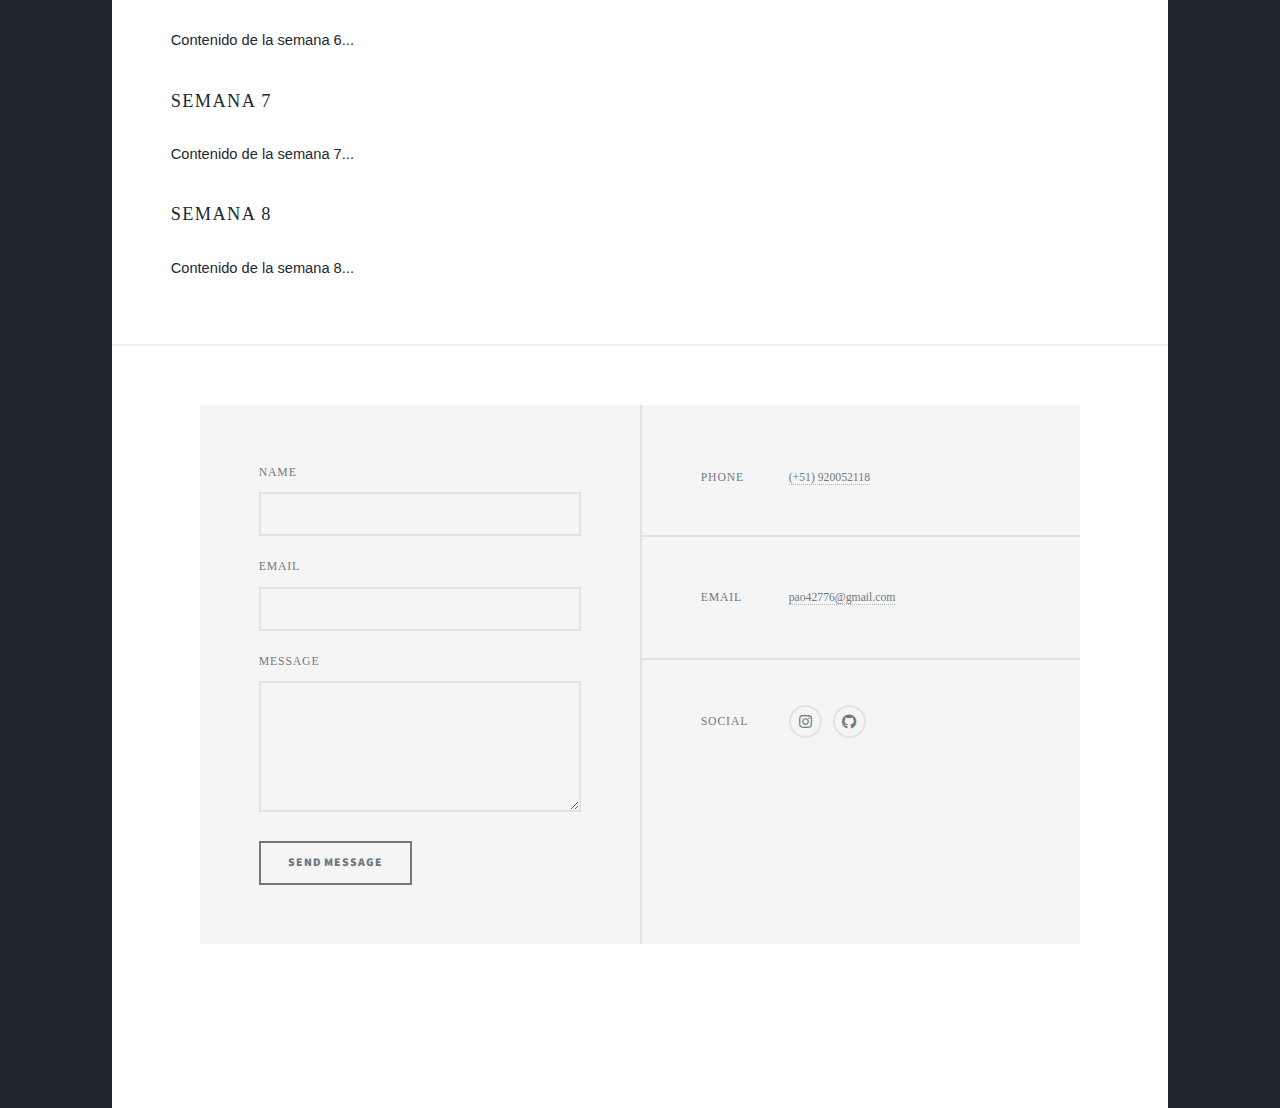
==== commit 2d59733c: "Cambio 19" ====
--- a/elements.html
+++ b/elements.html
@@ -75,28 +75,32 @@
 							<p class="Parrafos">Introducción,descarga del programa Visual Studio Code. Que es un proyecto innovador, 
 							definición, caracteristicas (Originalidad. especifidad,autonomía, investigación y participación), 
 							tipos (Tecnológico,educativo y ecológico), Investigación y desarrollo 
-							Pasos: Buscar el problema, Plantear una solución, Hacemos un prototipo</p>
-							<a href="#" class="image main"><img src="visuall.jpg" alt="" /></a>
+							Pasos: (Buscar el problema, Plantear una solución, Hacemos un prototipo).</p>
+							<a href="#" class="image main"><img src="visuall.jpg" alt="Clase 1" /></a>
 							</div>
 							<div class="semana">
 							<h3 class="Semana">Semana 2</h3>
-							<p class="Parrafos">Creación ejemplo de pagina web en Visual Studio Code</p>
-							<a href="#" class="image main"><img src="" alt="" /></a>
+							<p class="Parrafos">Creación ejemplo de pagina web en Visual Studio Code,exportación de plantilla de HTML5 Net 
+							y empezamos a idear nuestra solución en base a la problemática con un cuadro de viabilidad e inovacción, para
+							luego conceptualizar.</p>
+							<a href="#" class="image main"><img src="Clase 2dosabado .jpg" alt="Clase 2" /></a>
 							</div>
 							<div class="semana">
 							<h3 class="Semana">Semana 3</h3>
-							<p class="Parrafos">Creación de Github, descarga de Git SCM y exportación de plantilla de HTML5 Net. 
-							Cambiamos fuentes y color en el CSS</p>
-							<a href="#" class="image main"><img src="sesión 3.jpg" alt="" /></a>
+							<p class="Parrafos">Creación de Github vinculación de plantilla con (gh-pages) y descarga de Git SCM. 
+							Cambiamos fuentes y color en el CSS. Tambien se vio que es un prototipo, las buenas practicas del prototipado,
+							técnicas y lo aplicamos en una tabla de Creación de Prototipos.</p>
+							<a href="#" class="image main"><img src="sesión 3.jpg" alt="Clase 3" /></a>
 							</div>
 							<div class="semana">
 							<h3 class="Semana">Semana 4</h3>
 							<p class="Parrafos">Aprendimos a como separar una Tabla y cambiar el color de fondo,Luego hubo crítica constructiva del proyecto grupal.</p>
-							<a href="#" class="image main"><img src="cuadro.jpg" alt="" /></a>
+							<a href="#" class="image main"><img src="cuadro.jpg" alt="Clase 4" /></a>
 							</div>
 							<div class="semana">
 							<h3 class="Semana">Semana 5</h3>
-							<p class="Parrafos"> Vimos Tls Thinking, Qué es investigar, Prototipos de baja Fidelidad y alta Fidelidad, </p>
+							<p class="Parrafos"> Vimos Tls Thinking, Qué es investigar, Prototipos de baja Fidelidad y alta Fidelidad.
+							Luego expusimos en grupo nuestro avance. </p>
 							</div>
 							<div class="semana">
 							<h3 class="Semana">Semana 6</h3>
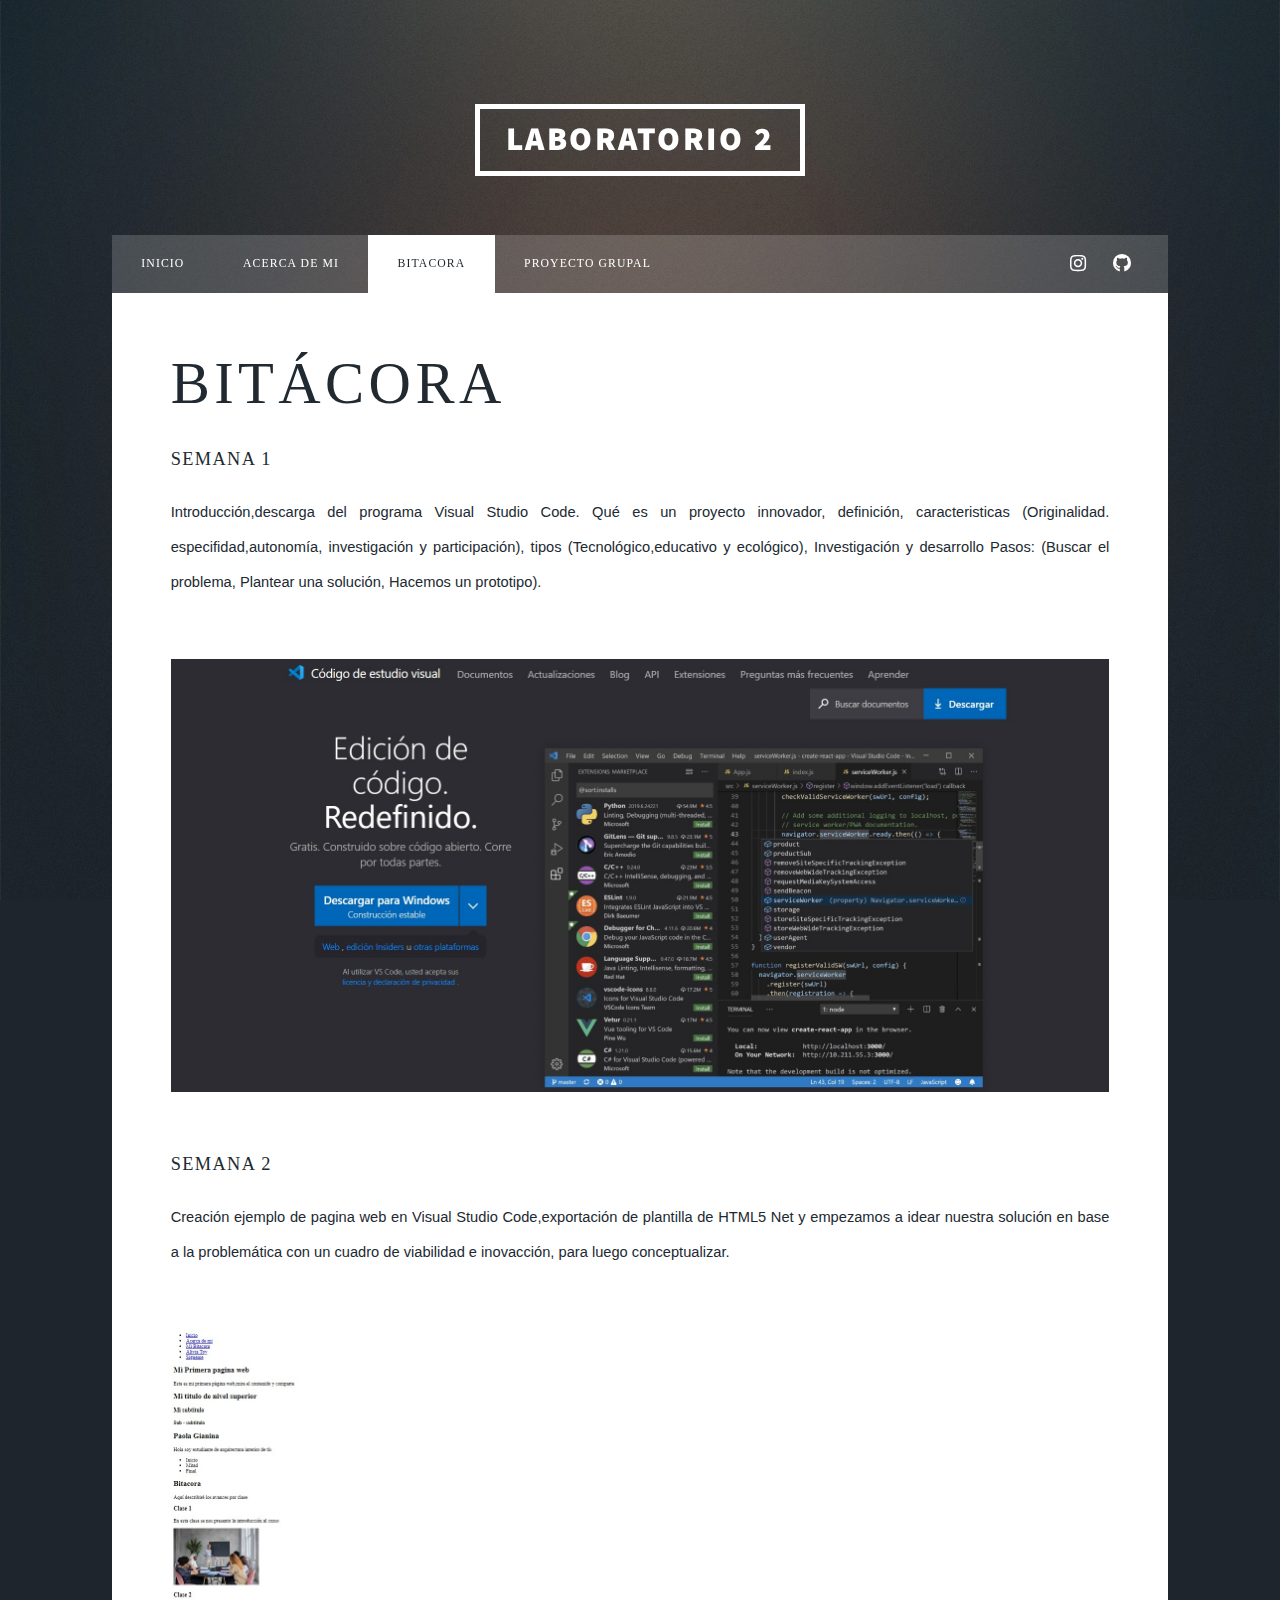
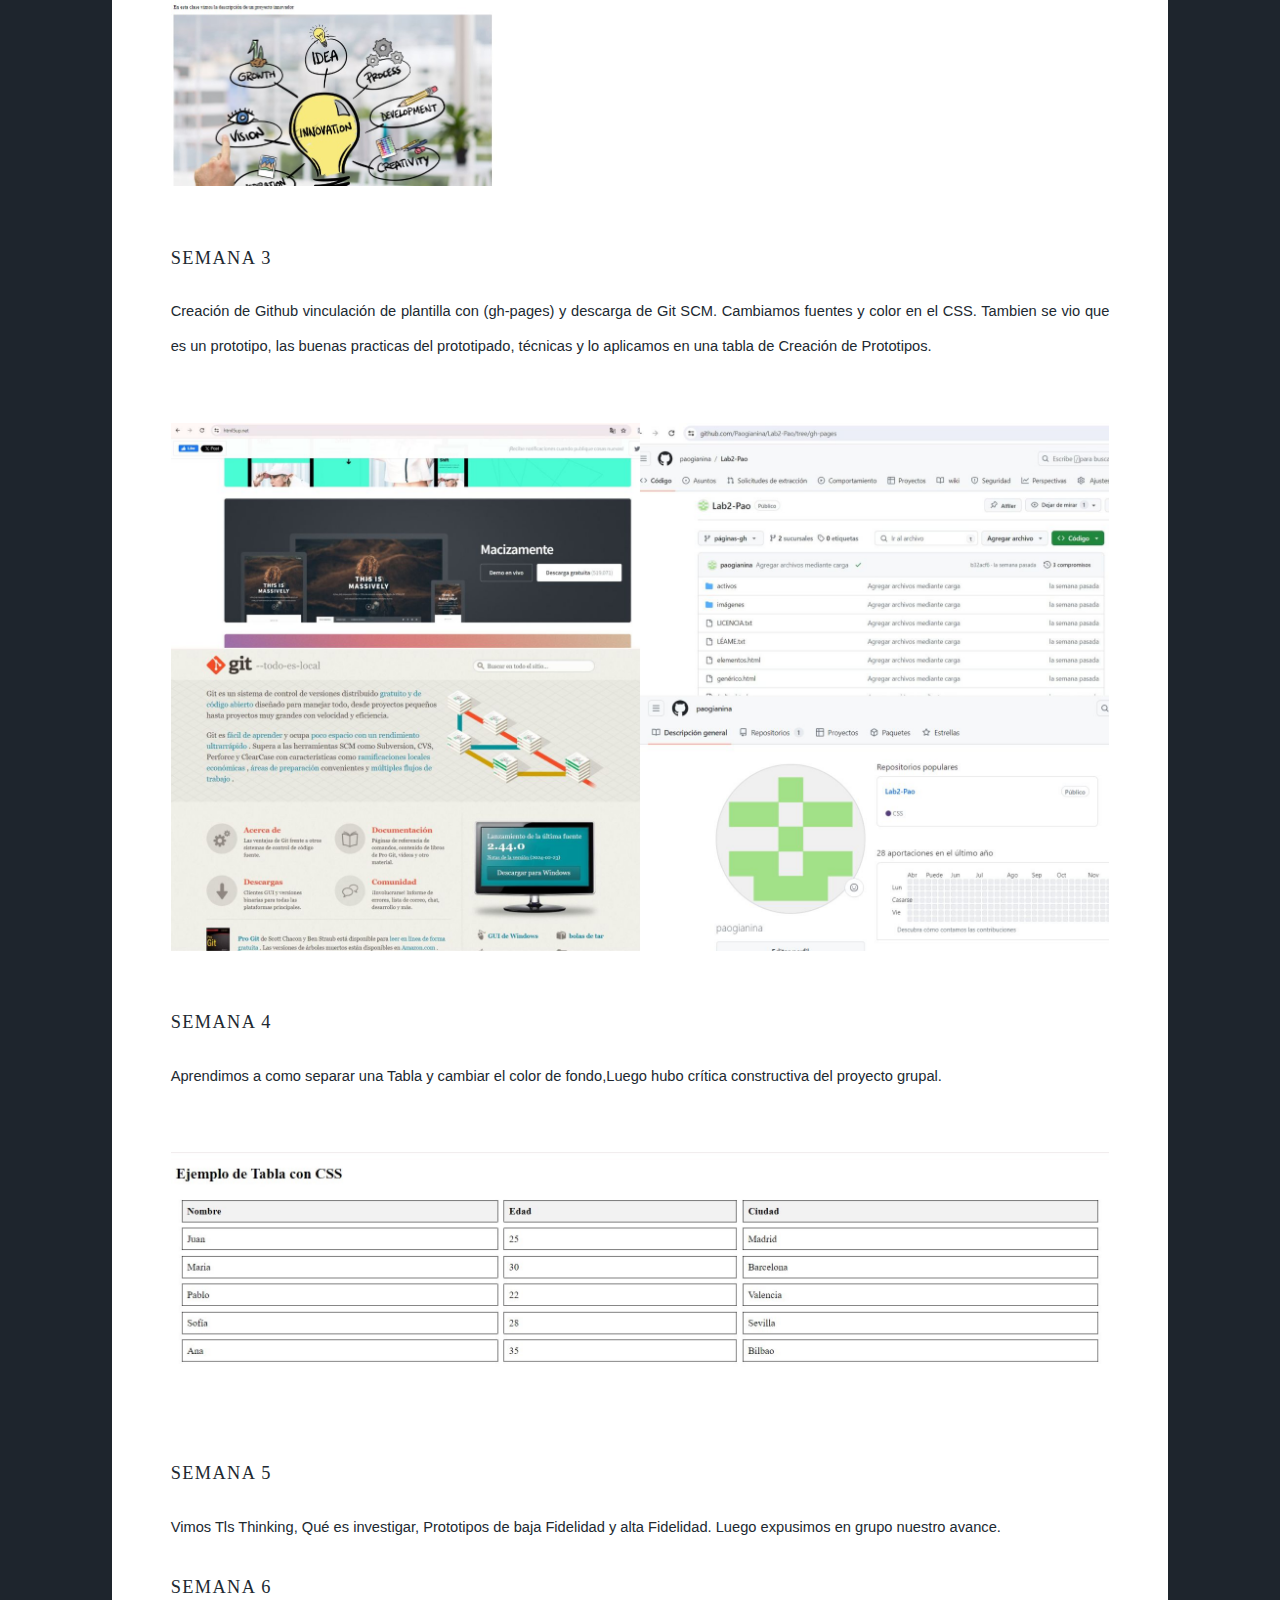
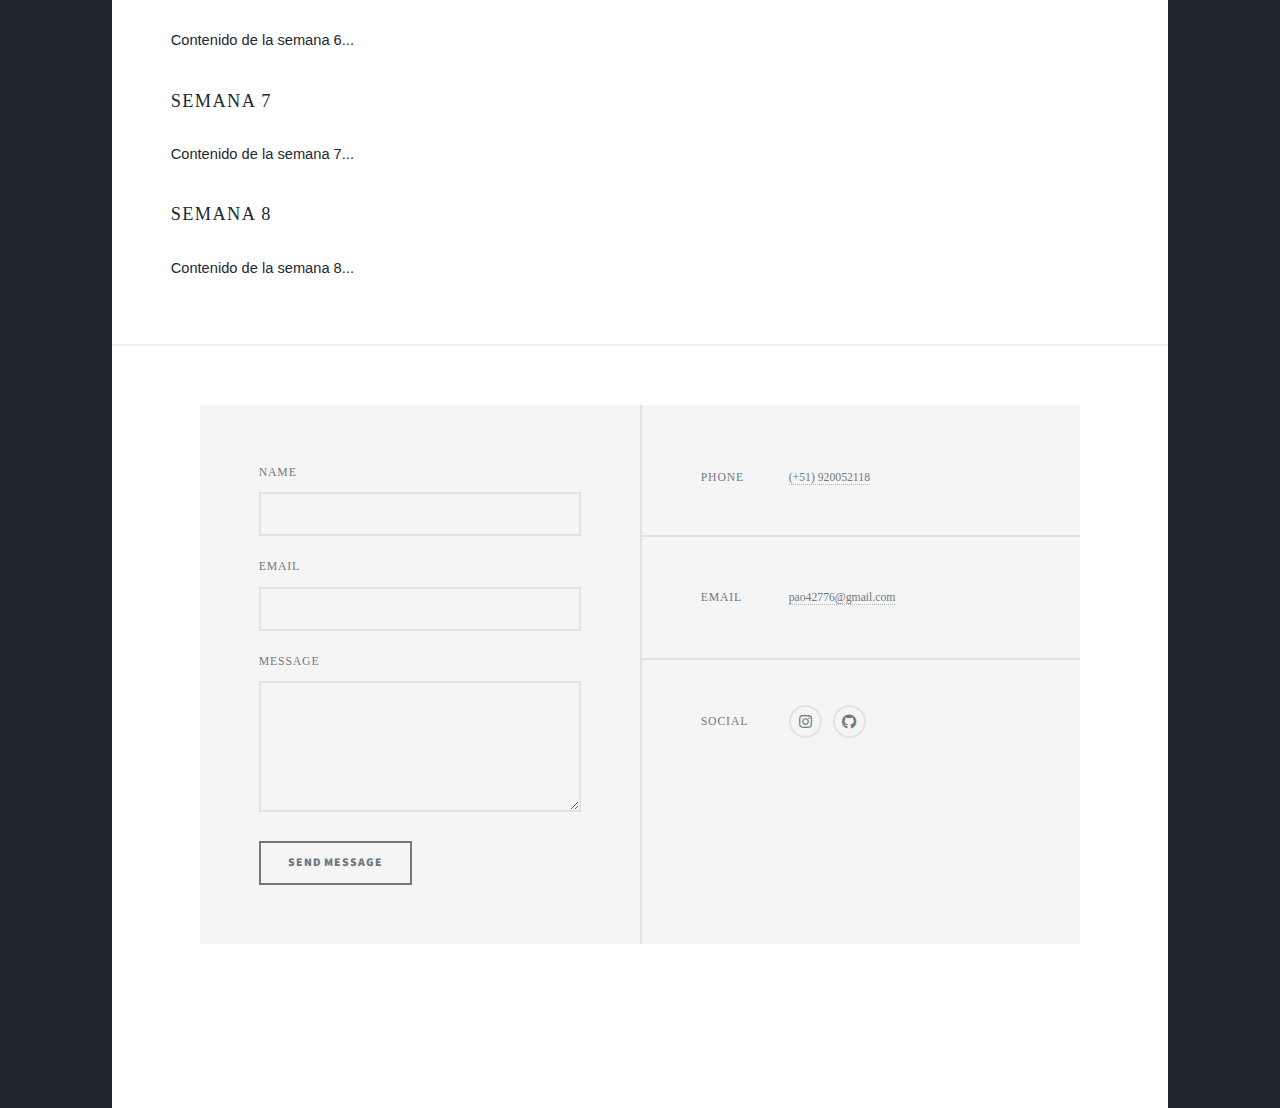
==== commit 12831b96: "Cambio 21" ====
--- a/elements.html
+++ b/elements.html
@@ -31,8 +31,8 @@
 							<li><a href="Proyectogrupal.html">Proyecto grupal</a></li>
 						</ul>
 						<ul class="icons">
-							<li><a href="#" class="icon brands fa-instagram"><span class="label">Instagram</span></a></li>
-							<li><a href="#" class="icon brands fa-github"><span class="label">GitHub</span></a></li>
+							<li><a href="https://www.instagram.com/housearq.interior" class="icon brands fa-instagram"><span class="label">Instagram</span></a></li>
+							<li><a href="https://github.com/Paogianina" class="icon brands fa-github"><span class="label">GitHub</span></a></li>
 						</ul>
 					</nav>
 
@@ -72,7 +72,7 @@
 							<h1 class="Bitacora">Bitácora</h1>
 							<div class="semana">
 							<h3 class="Semana">Semana 1</h3>
-							<p class="Parrafos">Introducción,descarga del programa Visual Studio Code. Que es un proyecto innovador, 
+							<p class="Parrafos">Introducción,descarga del programa Visual Studio Code. Qué es un proyecto innovador, 
 							definición, caracteristicas (Originalidad. especifidad,autonomía, investigación y participación), 
 							tipos (Tecnológico,educativo y ecológico), Investigación y desarrollo 
 							Pasos: (Buscar el problema, Plantear una solución, Hacemos un prototipo).</p>
@@ -151,8 +151,8 @@
 							<section>
 								<h3 class="Datos">Social</h3>
 								<ul class="icons alt">
-									<li><a href="#" class="icon brands alt fa-instagram"><span class="label">Instagram</span></a></li>
-									<li><a href="#" class="icon brands alt fa-github"><span class="label">GitHub</span></a></li>
+									<li><a href="https://www.instagram.com/housearq.interior" class="icon brands alt fa-instagram"><span class="label">Instagram</span></a></li>
+									<li><a href="https://github.com/Paogianina" class="icon brands alt fa-github"><span class="label">GitHub</span></a></li>
 								</ul>
 							</section>
 						</section>
